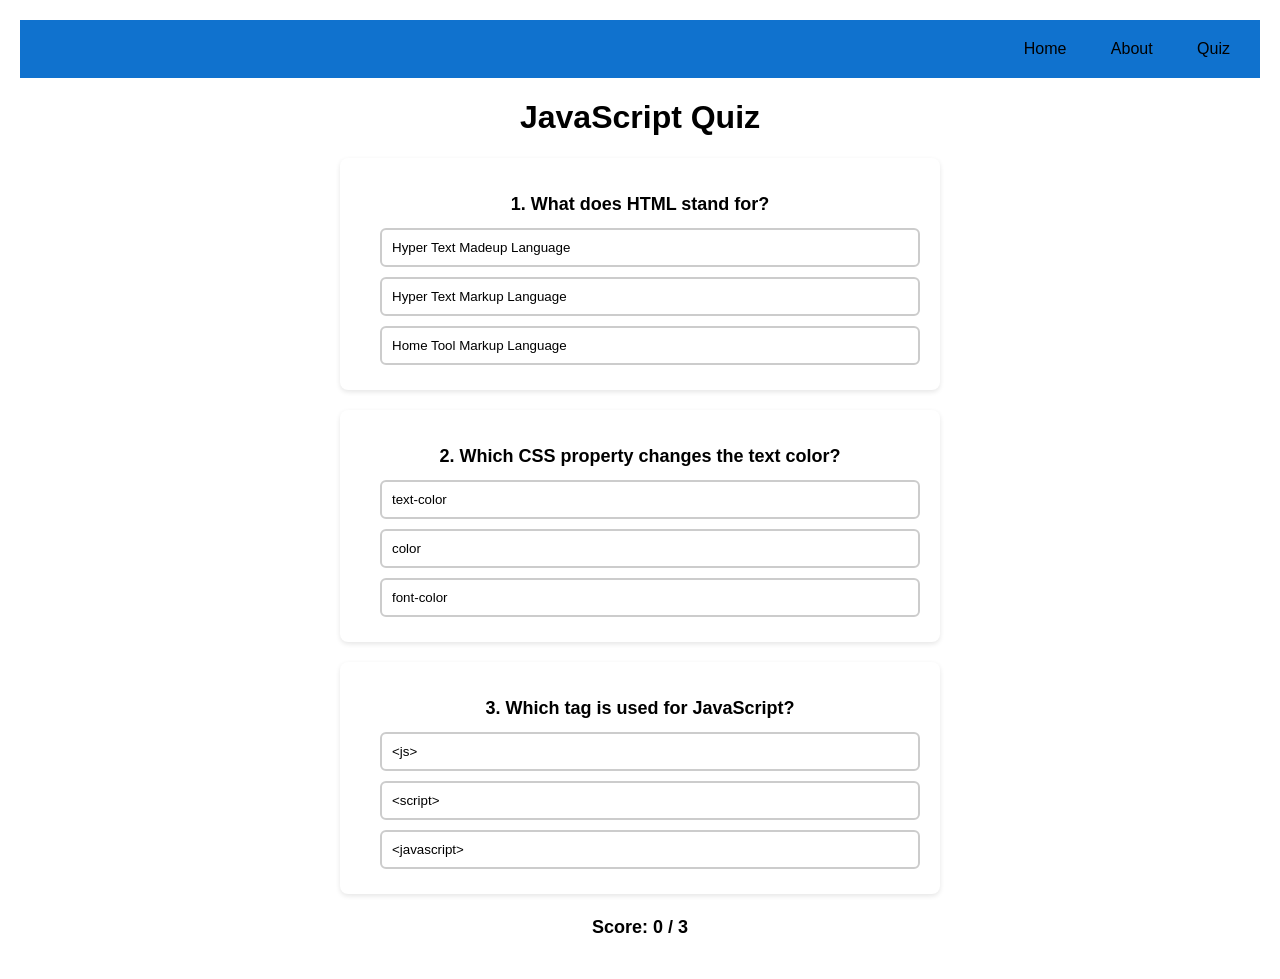
==== quiz.html @ 839ce180 "testing styles and js functionality" ====
<!DOCTYPE html>
<html>
<head>
    <title>JavaScript Quiz</title>
    <link rel="stylesheet" href="style.css">
</head>
<body>
    <div class="nav">
        <a href="index.html">Home</a>
        <a href="about.html">About</a>
        <a href="quiz.html">Quiz</a>
    </div>

    <h1>JavaScript Quiz</h1>

    <div id="quiz-container">
        <div class="question">
            <p><strong>1. What does HTML stand for?</strong></p>
            <button class="answer-btn" data-correct="false">Hyper Text Madeup Language</button>
            <button class="answer-btn" data-correct="true">Hyper Text Markup Language</button>
            <button class="answer-btn" data-correct="false">Home Tool Markup Language</button>
        </div>

        <div class="question">
            <p><strong>2. Which CSS property changes the text color?</strong></p>
            <button class="answer-btn" data-correct="false">text-color</button>
            <button class="answer-btn" data-correct="true">color</button>
            <button class="answer-btn" data-correct="false">font-color</button>
        </div>

        <div class="question">
            <p><strong>3. Which tag is used for JavaScript?</strong></p>
            <button class="answer-btn" data-correct="false">&lt;js&gt;</button>
            <button class="answer-btn" data-correct="true">&lt;script&gt;</button>
            <button class="answer-btn" data-correct="false">&lt;javascript&gt;</button>
        </div>
    </div>

    <p>Score: <span id="score">0</span> / 3</p>

    <script>
        let score = 0;
        const totalQuestions = 3;
        let answered = 0;

        const buttons = document.querySelectorAll('.answer-btn');

        buttons.forEach(button => {
            button.addEventListener('click', () => {
                if (button.disabled) return;
                btnsInQuestion.forEach(btn => {
                btn.disabled = true;

                const isCorrect = button.getAttribute('data-correct') === 'true';
                if (isCorrect) {
                    score++;
                    document.getElementById('score').innerText = score;
                }

                

                if (btn.getAttribute('data-correct') === 'true') {
                    btn.classList.add('correct');
                } else {
                    btn.classList.add('wrong');
                }
            });

                const questionDiv = button.parentElement;
                const btnsInQuestion = questionDiv.querySelectorAll('.answer-btn');
                btnsInQuestion.forEach(btn => btn.disabled = true);

                answered++;
                if (answered === totalQuestions) {
                    alert('Quiz complete! Your final score: ' + score + '/' + totalQuestions);
                }
            });
        });
    </script>
</body>
</html>
---- style.css ----
body {
    font-family: Arial, Helvetica, sans-serif;
    background-color: white;
    margin: 0;
    padding: 20px;
}

.nav {
    background-color: rgb(16, 114, 206);
    padding: 10px;
    text-align: right;
}

.nav a {
    color: black;
    text-decoration: solid;
    padding: 10px 20px;
    display: inline-block;
}

.nav a:hover{
    background-color:rgb(255, 255, 255);
    border-radius: 5px;
}

h1 { 
    color:black; 
    text-align: center;
}

p {
    font-size: 18px;
    line-height: 1.5;
}

/* Quiz container */
#quiz-container {
    max-width: 600px;
    margin: auto;
}

/* Each question block */
.question {
    background: white;
    padding: 15px 20px;
    margin-bottom: 20px;
    border-radius: 8px;
    box-shadow: 0 2px 5px rgba(0,0,0,0.1);
}

/* Question text */
.question p {
    margin-bottom: 10px;
}

/* Answer buttons */
.answer-btn {
    display: block;
    margin-left: 20px; /* INDENTATION */
    margin-bottom: 10px;
    padding: 10px;
    width: calc(100% - 20px);
    border: 2px solid #ccc;
    background-color: #fff;
    border-radius: 6px;
    cursor: pointer;
    text-align: left;
    transition: 0.2s;
}

/* Hover effect */
.answer-btn:hover {
    background-color: #e6f0ff;
}

/* Selected states (you'll trigger these via JS if you want more control) */
.answer-btn.correct {
    background-color: #4CAF50;
    color: white;
    border-color: #4CAF50;
}

.answer-btn.wrong {
    background-color: #f44336;
    color: white;
    border-color: #f44336;
}

/* Disabled buttons */
.answer-btn:disabled {
    cursor: not-allowed;
    opacity: 0.8;
}

/* Score styling */
p {
    text-align: center;
    font-size: 18px;
    font-weight: bold;
}
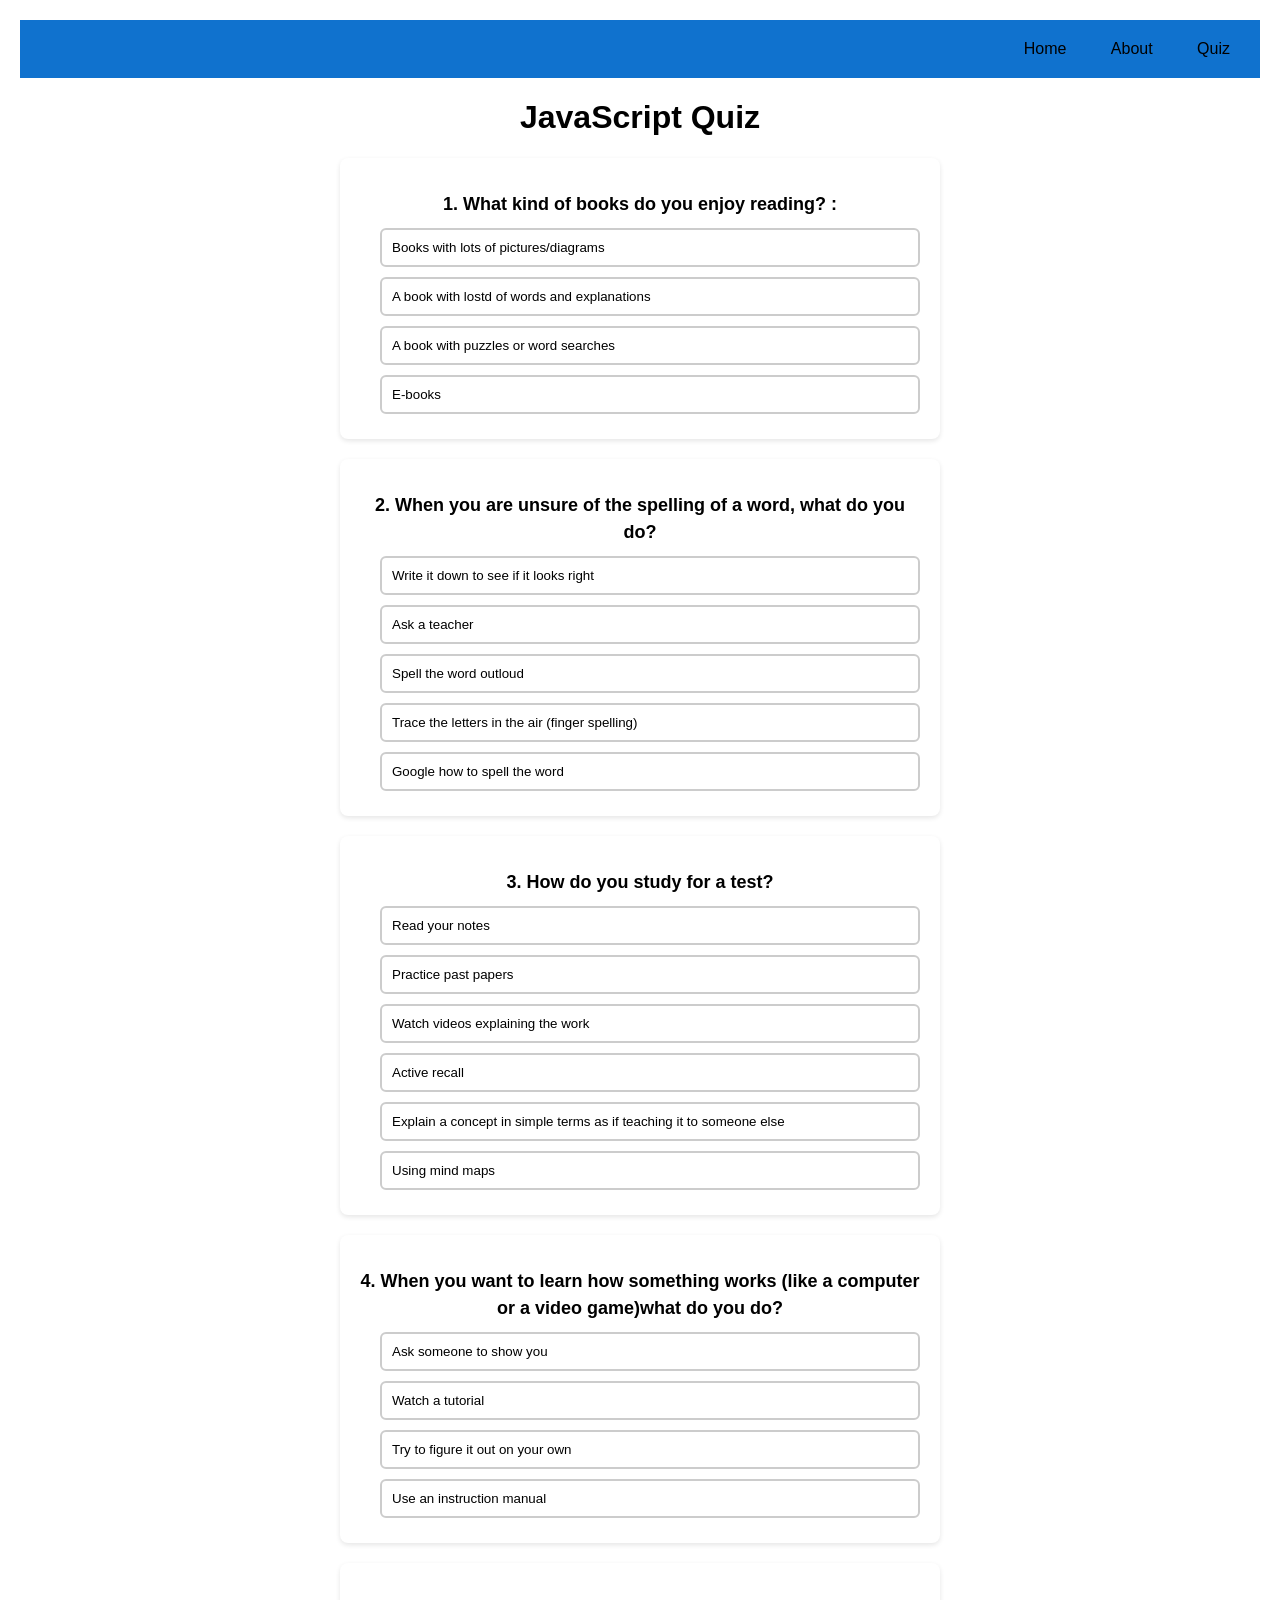
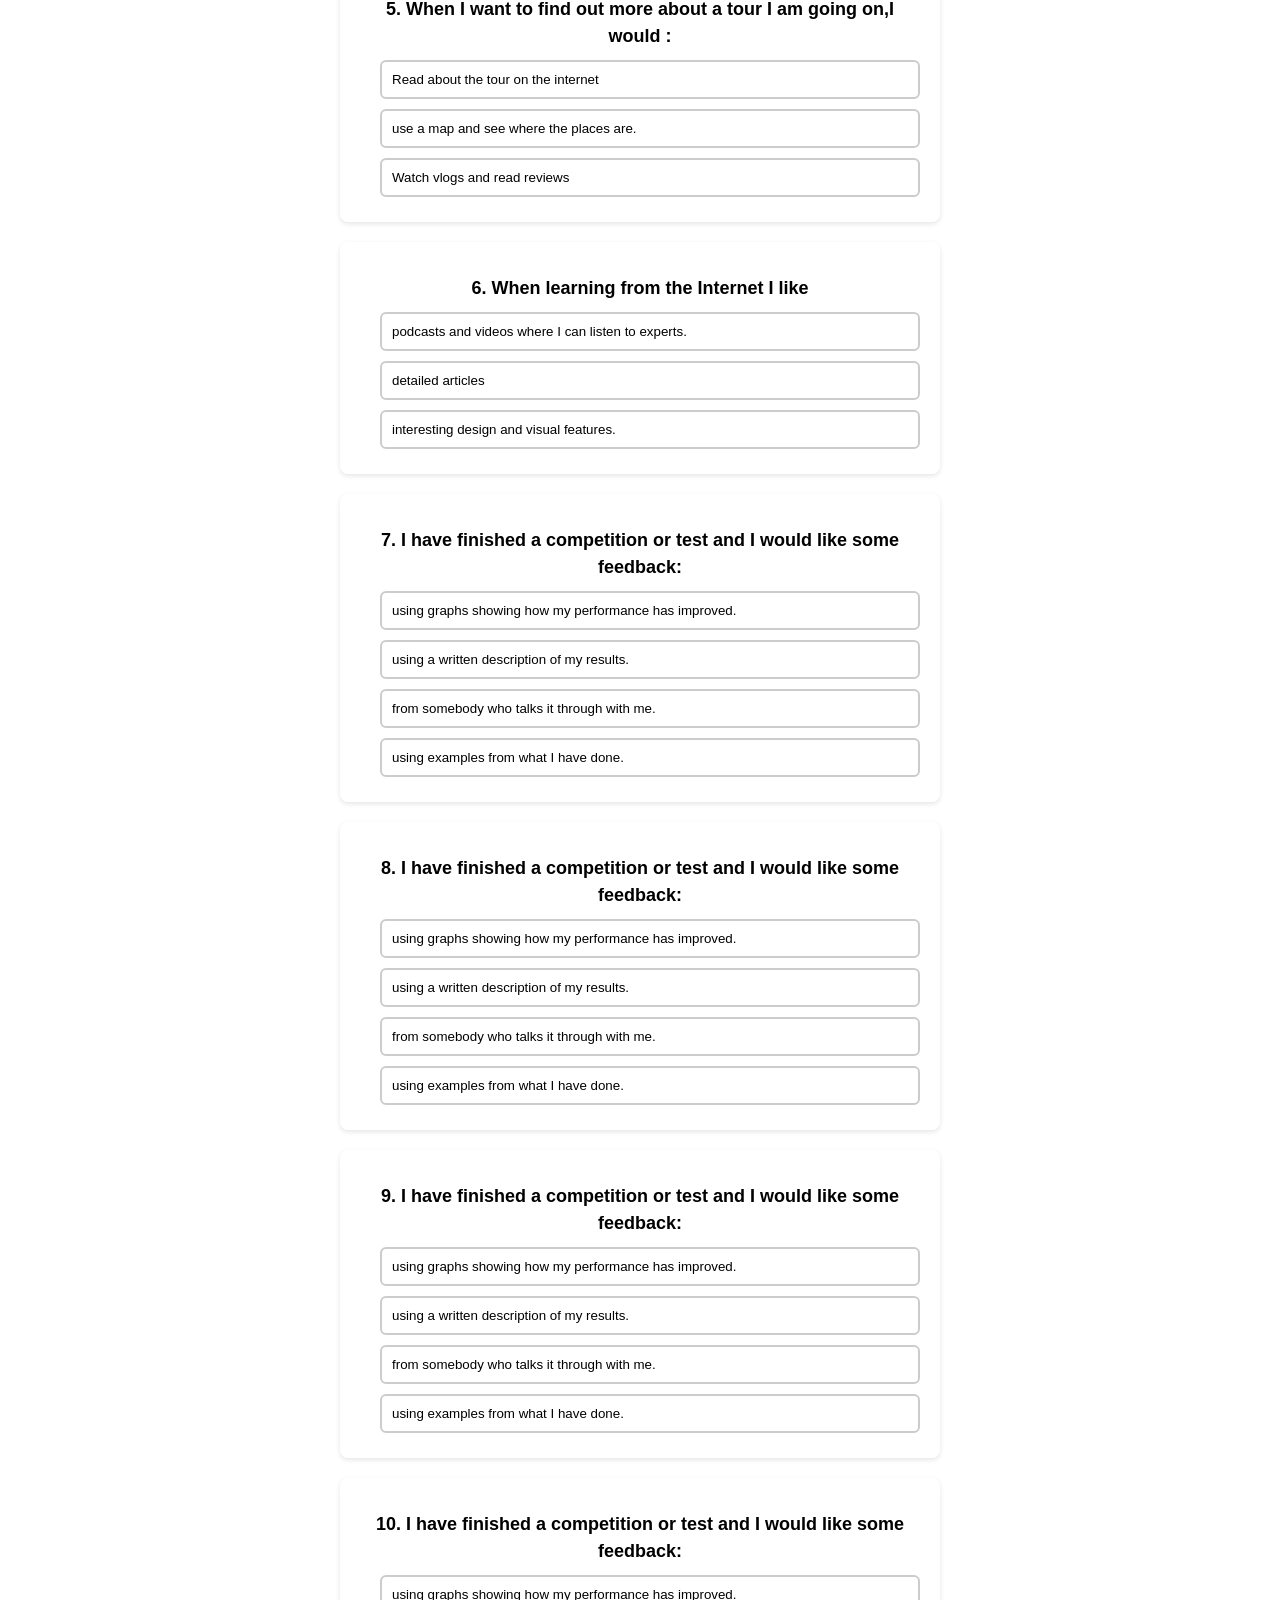
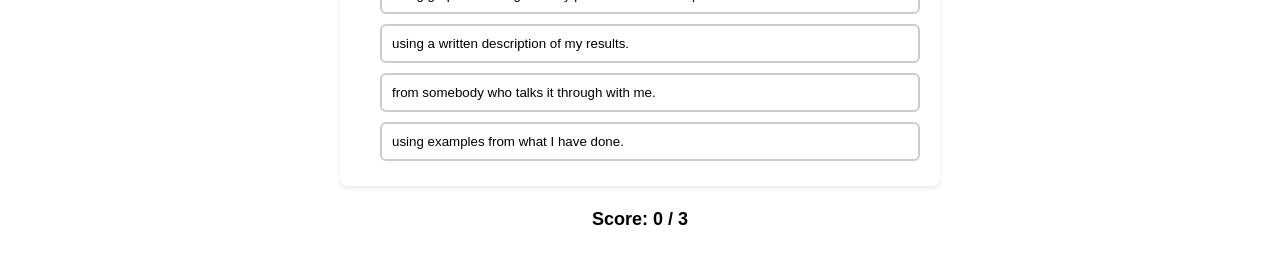
==== commit 26cb91a1: "added a quiz" ====
--- a/quiz.html
+++ b/quiz.html
@@ -15,49 +15,104 @@
 
     <div id="quiz-container">
         <div class="question">
-            <p><strong>1. What does HTML stand for?</strong></p>
-            <button class="answer-btn" data-correct="false">Hyper Text Madeup Language</button>
-            <button class="answer-btn" data-correct="true">Hyper Text Markup Language</button>
-            <button class="answer-btn" data-correct="false">Home Tool Markup Language</button>
+            <p><strong>1. What kind of books do you enjoy reading? :</strong></p>
+            <button class="answer-btn" >Books with lots of pictures/diagrams</button>
+            <button class="answer-btn" >A book with lostd of words and explanations</button>
+            <button class="answer-btn" >A book with puzzles or word searches</button>
+            <button class="answer-btn" >E-books</button>
         </div>
 
         <div class="question">
-            <p><strong>2. Which CSS property changes the text color?</strong></p>
-            <button class="answer-btn" data-correct="false">text-color</button>
-            <button class="answer-btn" data-correct="true">color</button>
-            <button class="answer-btn" data-correct="false">font-color</button>
+            <p><strong>2. When you are unsure of the spelling of a word, what do you do?</strong></p>
+            <button class="answer-btn">Write it down to see if it looks right</button>
+            <button class="answer-btn">Ask a teacher</button>
+            <button class="answer-btn" >Spell the word outloud</button>
+            <button class="answer-btn" >Trace the letters in the air (finger spelling)</button>
+            <button class="answer-btn" >Google how to spell the word</button>
         </div>
-
         <div class="question">
-            <p><strong>3. Which tag is used for JavaScript?</strong></p>
-            <button class="answer-btn" data-correct="false">&lt;js&gt;</button>
-            <button class="answer-btn" data-correct="true">&lt;script&gt;</button>
-            <button class="answer-btn" data-correct="false">&lt;javascript&gt;</button>
+            <p><strong>3. How do you study for a test?</strong></p>
+            <button class="answer-btn">Read your notes</button>
+            <button class="answer-btn">Practice past papers</button>
+            <button class="answer-btn" >Watch videos explaining the work</button>
+            <button class="answer-btn" >Active recall</button>
+            <button class="answer-btn" >Explain a concept in simple terms as if teaching it to someone else</button>
+            <button class="answer-btn" >Using mind maps</button>
         </div>
+        <div class="question">
+            <p><strong>4. When you want to learn how something works (like a computer or a video game)what do you do?</strong></p>
+            <button class="answer-btn" >Ask someone to show you</button>
+            <button class="answer-btn" >Watch a tutorial</button>
+            <button class="answer-btn" > Try to figure it out on your own</button>
+             <button class="answer-btn" >Use an instruction manual</button> 
     </div>
-
+     <div class="question">
+            <p><strong>5. When I want to find out more about a tour I am going on,I would :</strong></p>
+            <button class="answer-btn" >Read about the tour on the internet</button>
+            <button class="answer-btn" >use a map and see where the places are.</button>
+            <button class="answer-btn" >Watch vlogs and read reviews</button>
+    </div>
+    <div class="question">
+            <p><strong>6. When learning from the Internet I like </strong></p>
+            <button class="answer-btn" >podcasts and videos where I can listen to experts.</button>
+            <button class="answer-btn" >detailed articles</button>
+            <button class="answer-btn" >interesting design and visual features.</button>
+    </div>
+    <div class="question">
+            <p><strong>7. I have finished a competition or test and I would like some feedback:</strong></p>
+            <button class="answer-btn" >using graphs showing how my performance has improved.</button>
+            <button class="answer-btn" >using a written description of my results.</button>
+            <button class="answer-btn" >from somebody who talks it through with me.</button>
+             <button class="answer-btn">using examples from what I have done.</button> 
+    </div>
+     <div class="question">
+            <p><strong>8. I have finished a competition or test and I would like some feedback:</strong></p>
+            <button class="answer-btn" >using graphs showing how my performance has improved.</button>
+            <button class="answer-btn" >using a written description of my results.</button>
+            <button class="answer-btn" >from somebody who talks it through with me.</button>
+             <button class="answer-btn">using examples from what I have done.</button> 
+    </div>
+     <div class="question">
+            <p><strong>9. I have finished a competition or test and I would like some feedback:</strong></p>
+            <button class="answer-btn" >using graphs showing how my performance has improved.</button>
+            <button class="answer-btn" >using a written description of my results.</button>
+            <button class="answer-btn" >from somebody who talks it through with me.</button>
+             <button class="answer-btn">using examples from what I have done.</button> 
+    </div>
+     <div class="question">
+            <p><strong>10. I have finished a competition or test and I would like some feedback:</strong></p>
+            <button class="answer-btn" >using graphs showing how my performance has improved.</button>
+            <button class="answer-btn" >using a written description of my results.</button>
+            <button class="answer-btn" >from somebody who talks it through with me.</button>
+             <button class="answer-btn">using examples from what I have done.</button> 
+    </div>
     <p>Score: <span id="score">0</span> / 3</p>
 
     <script>
-        let score = 0;
-        const totalQuestions = 3;
-        let answered = 0;
+    let score = 0;
+    const totalQuestions = 3;
+    let answered = 0;
 
-        const buttons = document.querySelectorAll('.answer-btn');
+    const buttons = document.querySelectorAll('.answer-btn');
 
-        buttons.forEach(button => {
-            button.addEventListener('click', () => {
-                if (button.disabled) return;
-                btnsInQuestion.forEach(btn => {
+    buttons.forEach(button => {
+        button.addEventListener('click', () => {
+            if (button.disabled) return;
+
+            const questionDiv = button.parentElement;
+            const btnsInQuestion = questionDiv.querySelectorAll('.answer-btn');
+
+            const isCorrect = button.getAttribute('data-correct') === 'true';
+
+            // Update score
+            if (isCorrect) {
+                score++;
+                document.getElementById('score').innerText = score;
+            }
+
+            // Disable all buttons + show colors
+            btnsInQuestion.forEach(btn => {
                 btn.disabled = true;
-
-                const isCorrect = button.getAttribute('data-correct') === 'true';
-                if (isCorrect) {
-                    score++;
-                    document.getElementById('score').innerText = score;
-                }
-
-                
 
                 if (btn.getAttribute('data-correct') === 'true') {
                     btn.classList.add('correct');
@@ -66,16 +121,14 @@
                 }
             });
 
-                const questionDiv = button.parentElement;
-                const btnsInQuestion = questionDiv.querySelectorAll('.answer-btn');
-                btnsInQuestion.forEach(btn => btn.disabled = true);
+            // Count answered questions
+            answered++;
 
-                answered++;
-                if (answered === totalQuestions) {
-                    alert('Quiz complete! Your final score: ' + score + '/' + totalQuestions);
-                }
-            });
+            if (answered === totalQuestions) {
+                alert('Quiz complete! Your final score: ' + score + '/' + totalQuestions);
+            }
         });
-    </script>
+    });
+</script>
 </body>
 </html>
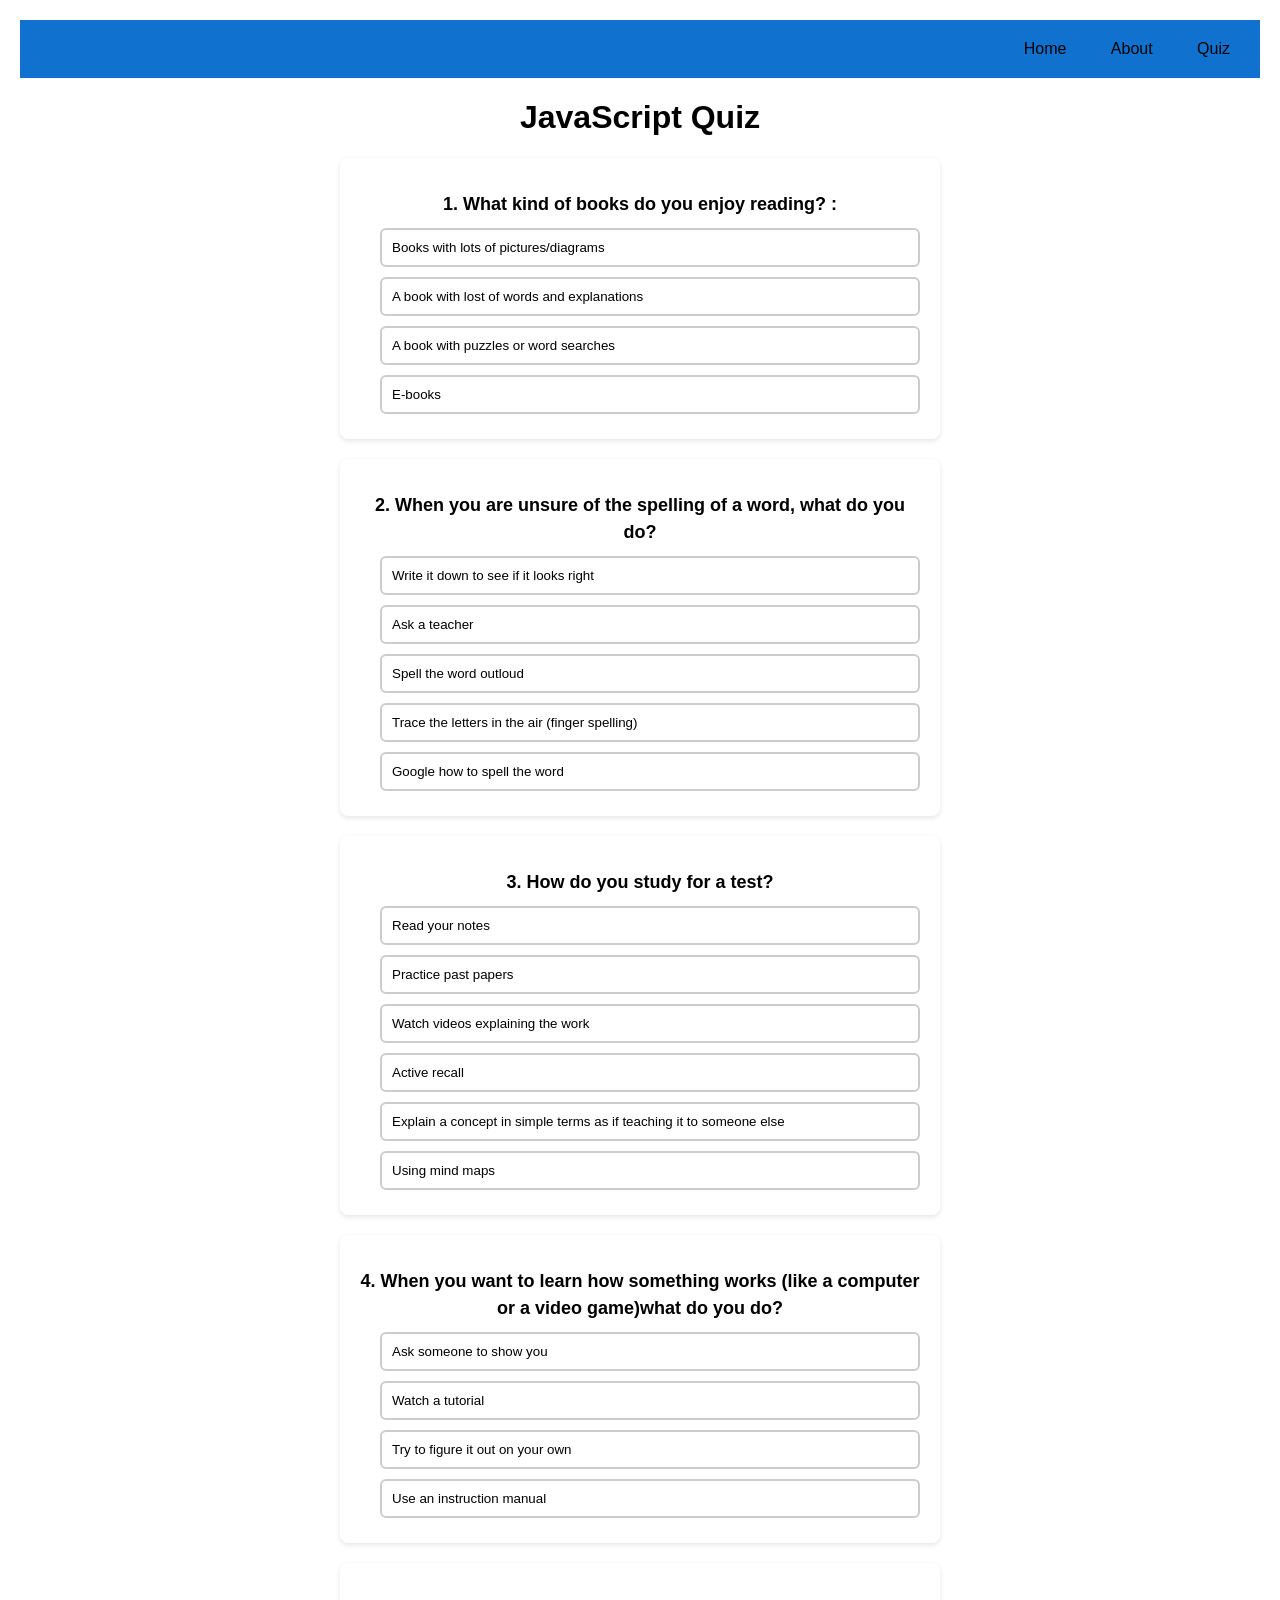
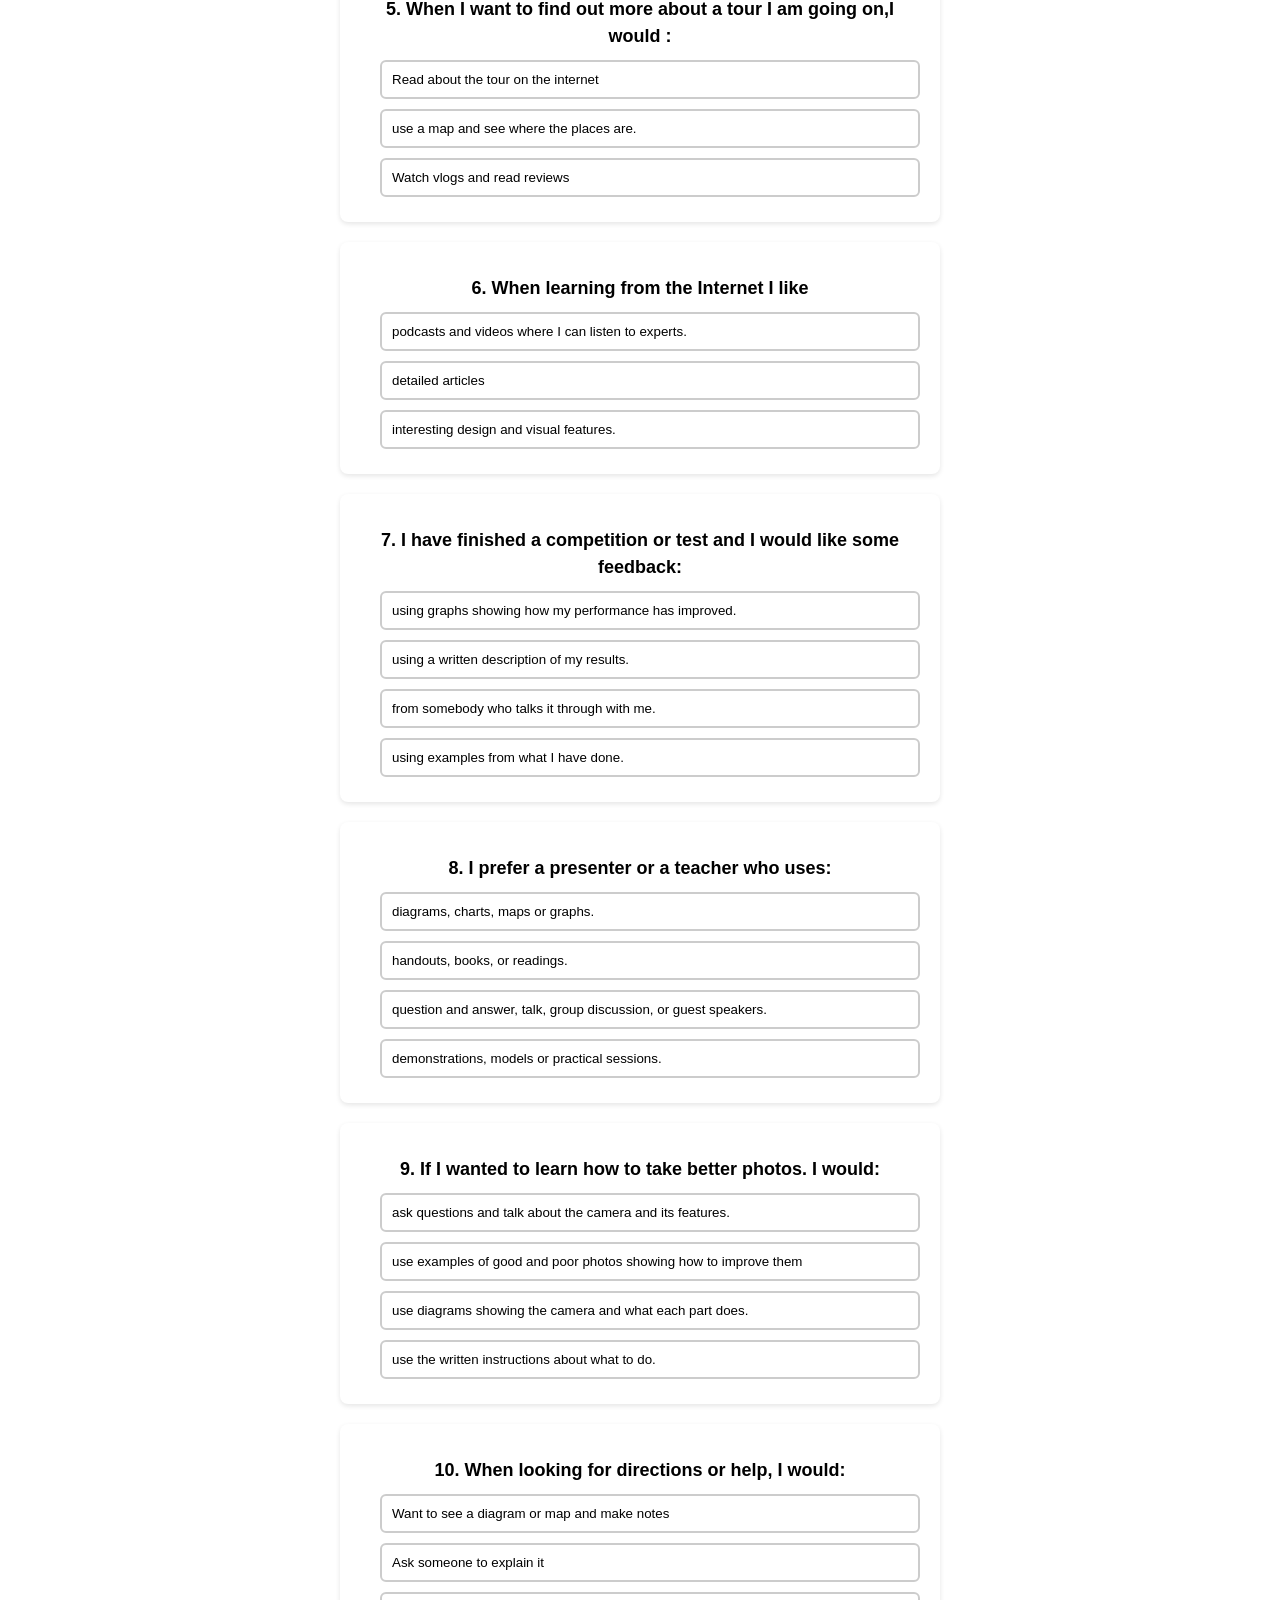
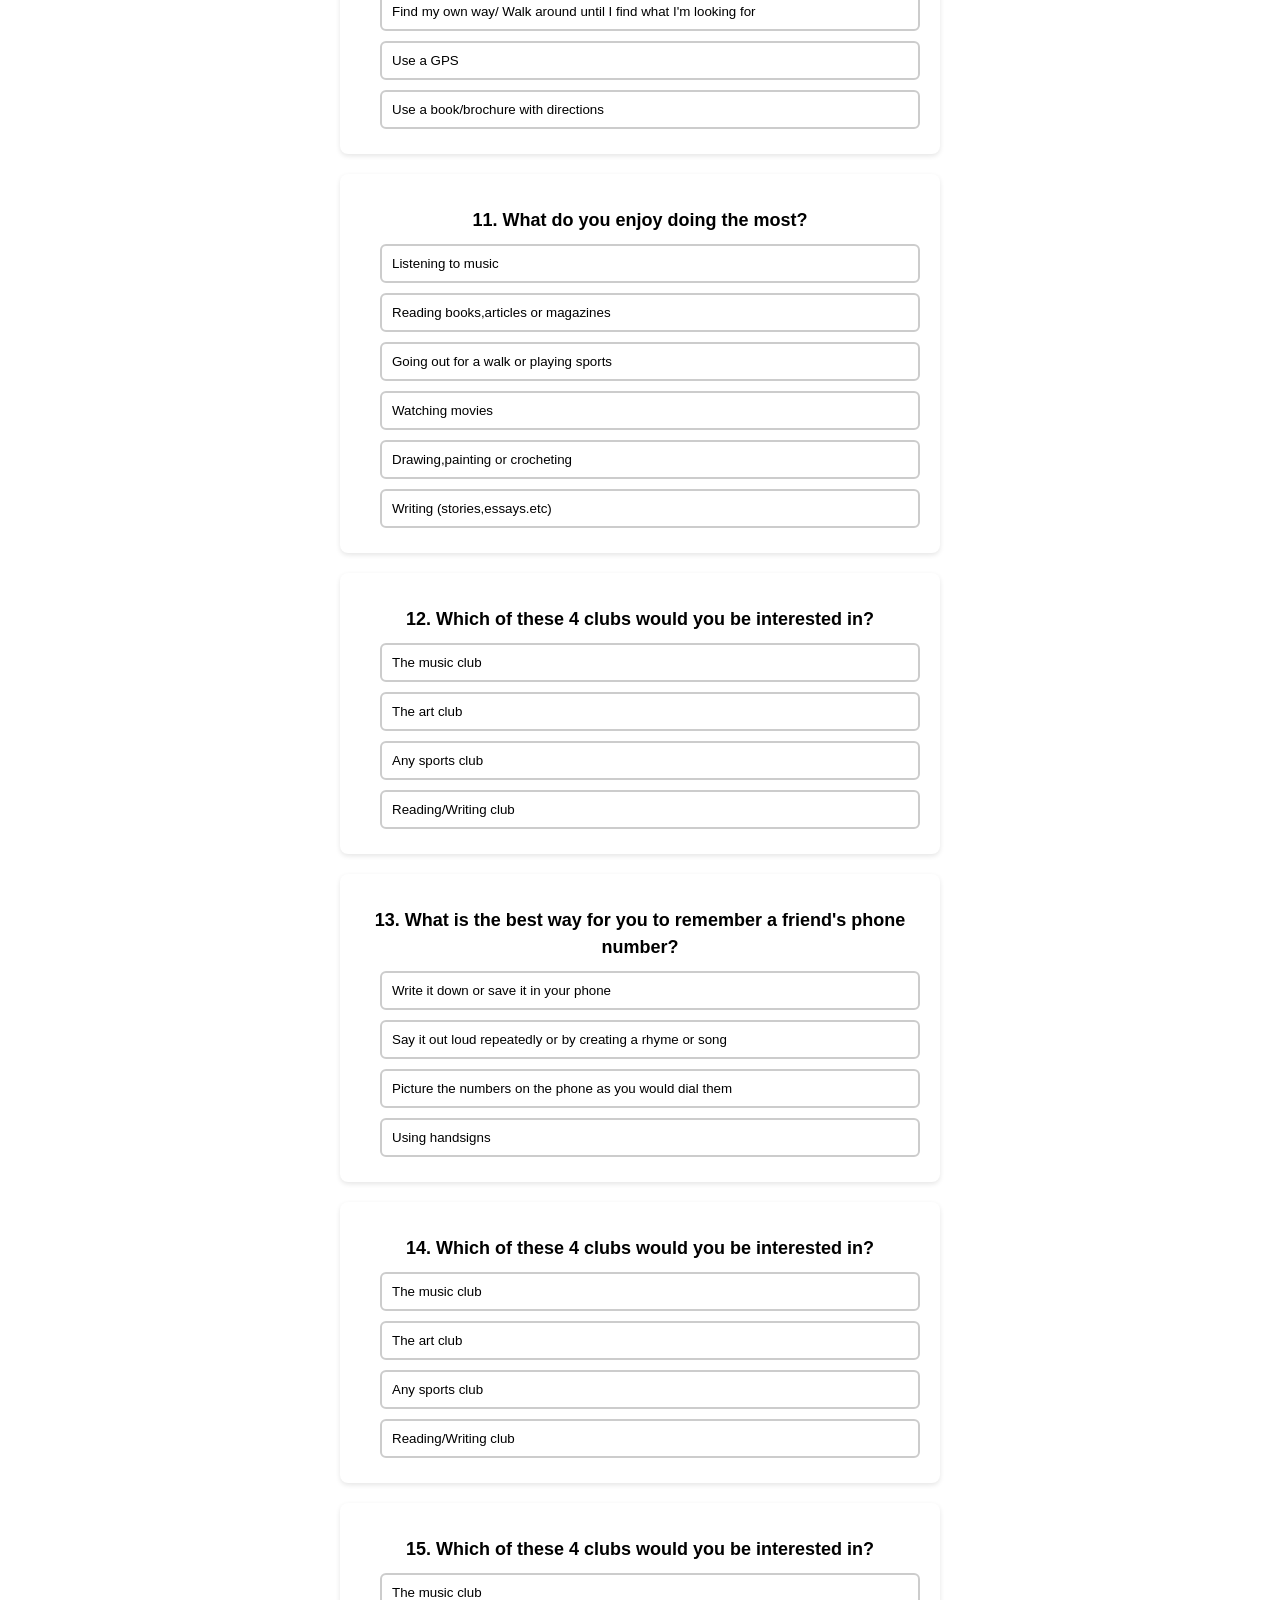
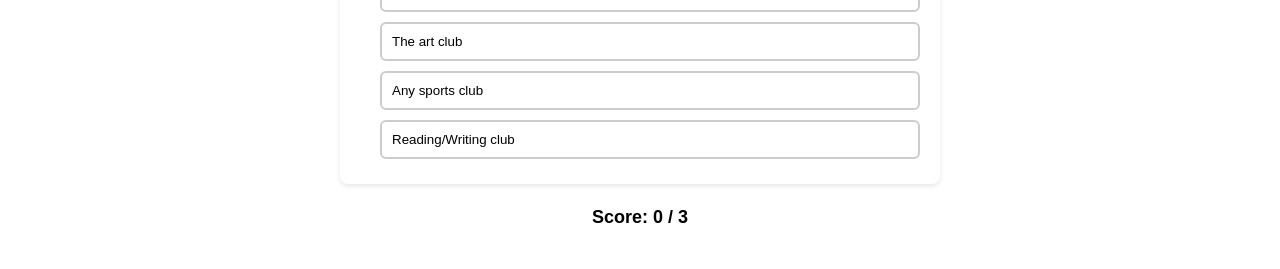
==== commit 76a60d0c: "quiz" ====
--- a/quiz.html
+++ b/quiz.html
@@ -17,7 +17,7 @@
         <div class="question">
             <p><strong>1. What kind of books do you enjoy reading? :</strong></p>
             <button class="answer-btn" >Books with lots of pictures/diagrams</button>
-            <button class="answer-btn" >A book with lostd of words and explanations</button>
+            <button class="answer-btn" >A book with lost of words and explanations</button>
             <button class="answer-btn" >A book with puzzles or word searches</button>
             <button class="answer-btn" >E-books</button>
         </div>
@@ -66,31 +66,70 @@
              <button class="answer-btn">using examples from what I have done.</button> 
     </div>
      <div class="question">
-            <p><strong>8. I have finished a competition or test and I would like some feedback:</strong></p>
-            <button class="answer-btn" >using graphs showing how my performance has improved.</button>
-            <button class="answer-btn" >using a written description of my results.</button>
-            <button class="answer-btn" >from somebody who talks it through with me.</button>
-             <button class="answer-btn">using examples from what I have done.</button> 
+            <p><strong>8. I prefer a presenter or a teacher who uses:</strong></p>
+            <button class="answer-btn" >diagrams, charts, maps or graphs.</button>
+            <button class="answer-btn" >handouts, books, or readings.</button>
+            <button class="answer-btn" >question and answer, talk, group discussion, or guest speakers.</button>
+             <button class="answer-btn">demonstrations, models or practical sessions.</button> 
     </div>
      <div class="question">
-            <p><strong>9. I have finished a competition or test and I would like some feedback:</strong></p>
-            <button class="answer-btn" >using graphs showing how my performance has improved.</button>
-            <button class="answer-btn" >using a written description of my results.</button>
-            <button class="answer-btn" >from somebody who talks it through with me.</button>
-             <button class="answer-btn">using examples from what I have done.</button> 
+            <p><strong>9. If I wanted to learn how to take better photos. I would:</strong></p>
+            <button class="answer-btn" >ask questions and talk about the camera and its features.</button>
+            <button class="answer-btn" >use examples of good and poor photos showing how to improve them</button>
+            <button class="answer-btn" >use diagrams showing the camera and what each part does.</button>
+             <button class="answer-btn">use the written instructions about what to do.</button> 
     </div>
      <div class="question">
-            <p><strong>10. I have finished a competition or test and I would like some feedback:</strong></p>
-            <button class="answer-btn" >using graphs showing how my performance has improved.</button>
-            <button class="answer-btn" >using a written description of my results.</button>
-            <button class="answer-btn" >from somebody who talks it through with me.</button>
-             <button class="answer-btn">using examples from what I have done.</button> 
+            <p><strong>10. When looking for directions or help, I would:</strong></p>
+            <button class="answer-btn" >Want to see a diagram or map and make notes </button>
+            <button class="answer-btn" >Ask someone to explain it </button>
+            <button class="answer-btn" >Find my own way/ Walk around until I find what I'm looking for</button>
+            <button class="answer-btn">Use a GPS</button>
+            <button class="answer-btn">Use a book/brochure with directions</button>
+    </div>
+     <div class="question">
+            <p><strong>11. What do you enjoy doing the most?</strong></p>
+            <button class="answer-btn" >Listening to music </button>
+            <button class="answer-btn" >Reading books,articles or magazines </button>
+            <button class="answer-btn" >Going out for a walk or playing sports</button>
+            <button class="answer-btn">Watching movies</button>
+            <button class="answer-btn">Drawing,painting or crocheting</button>
+            <button class="answer-btn">Writing (stories,essays.etc)</button>
+            
+    </div>
+     <div class="question">
+            <p><strong>12. </strong>Which of these 4 clubs would you be interested in?</p>
+            <button class="answer-btn" >The music club </button>
+            <button class="answer-btn" >The art club</button>
+            <button class="answer-btn" >Any sports club</button>
+            <button class="answer-btn">Reading/Writing club</button>
+    </div>
+     <div class="question">
+            <p><strong>13. </strong> What is the best way for you to remember a friend's phone number?</p>
+            <button class="answer-btn" > Write it down or save it in your phone</button>
+            <button class="answer-btn" >Say it out loud repeatedly or by creating a rhyme or song</button>
+            <button class="answer-btn" >Picture the numbers on the phone as you would dial them</button>
+            <button class="answer-btn">Using handsigns</button>
+    </div>
+     <div class="question">
+            <p><strong>14. </strong>Which of these 4 clubs would you be interested in?</p>
+            <button class="answer-btn" >The music club </button>
+            <button class="answer-btn" >The art club</button>
+            <button class="answer-btn" >Any sports club</button>
+            <button class="answer-btn">Reading/Writing club</button>
+    </div>
+     <div class="question">
+            <p><strong>15. </strong>Which of these 4 clubs would you be interested in?</p>
+            <button class="answer-btn" >The music club </button>
+            <button class="answer-btn" >The art club</button>
+            <button class="answer-btn" >Any sports club</button>
+            <button class="answer-btn">Reading/Writing club</button>
     </div>
     <p>Score: <span id="score">0</span> / 3</p>
 
     <script>
     let score = 0;
-    const totalQuestions = 3;
+    const totalQuestions = 15;
     let answered = 0;
 
     const buttons = document.querySelectorAll('.answer-btn');
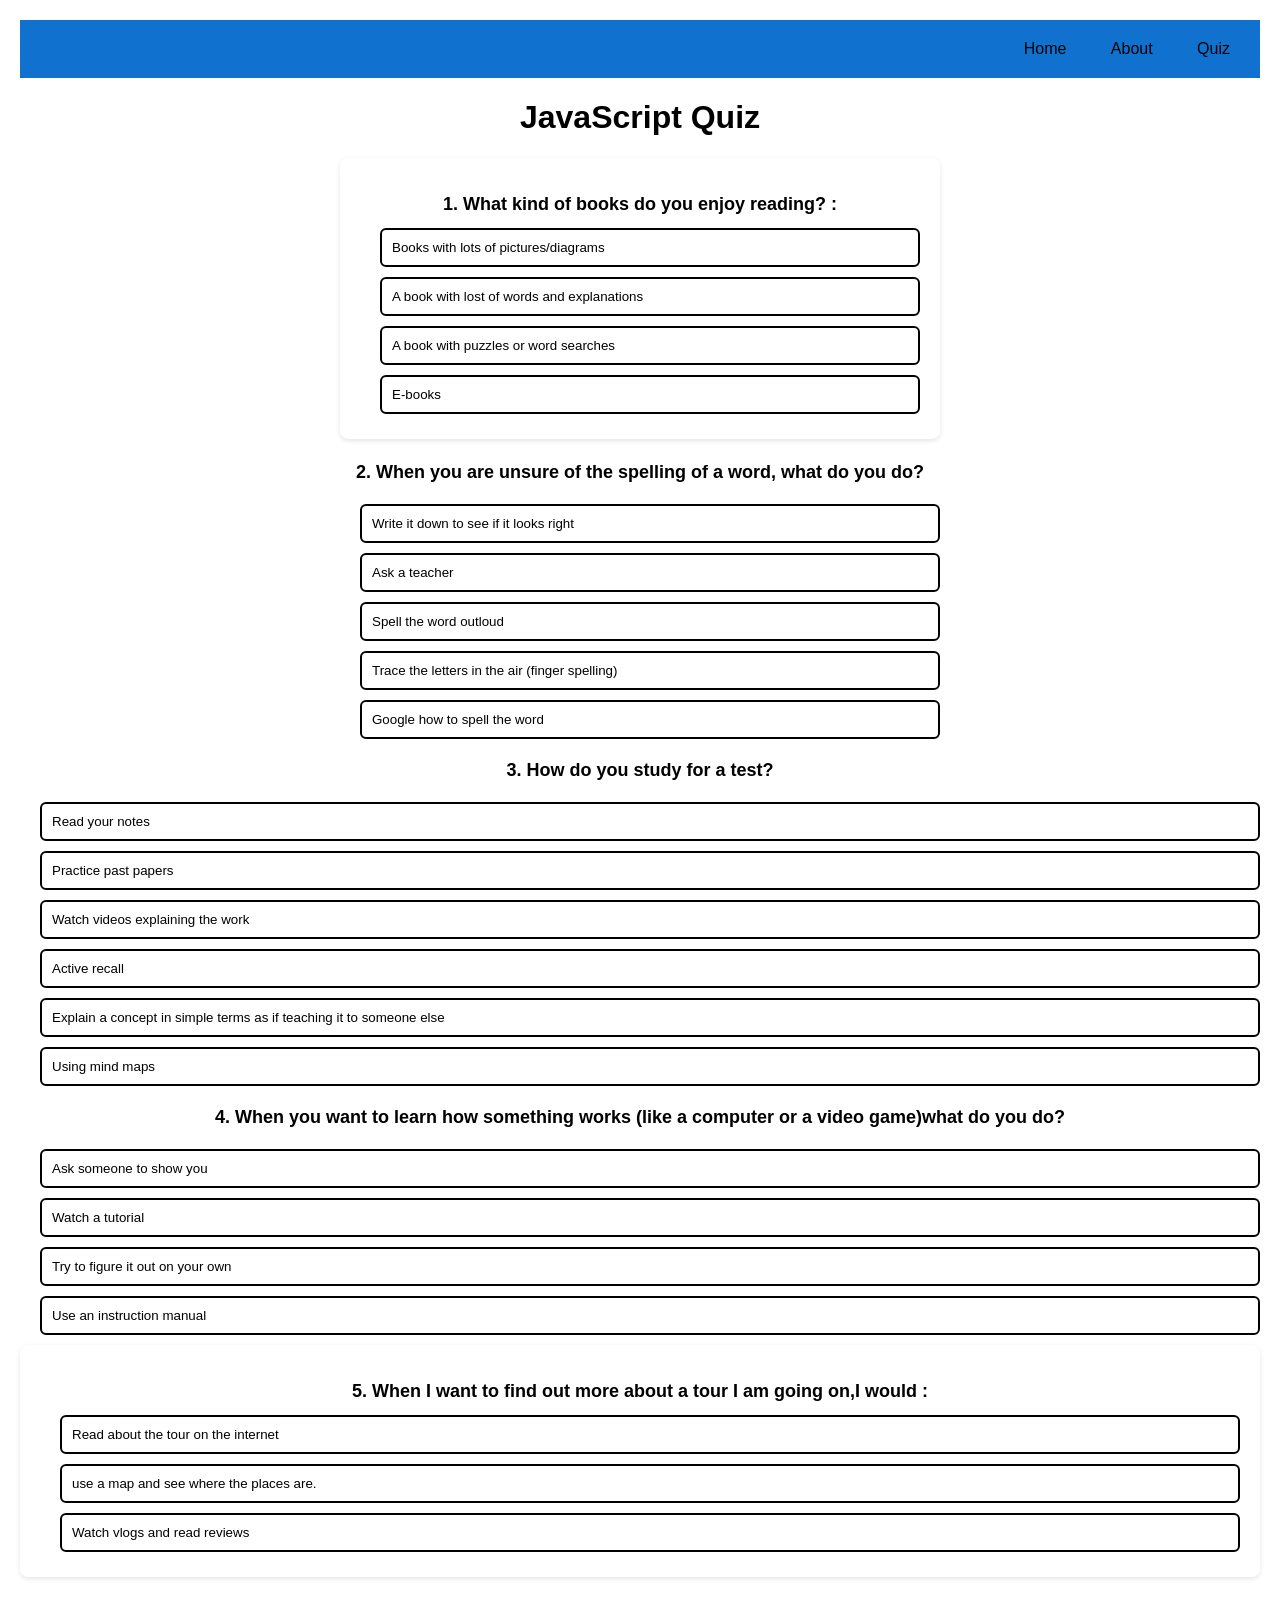
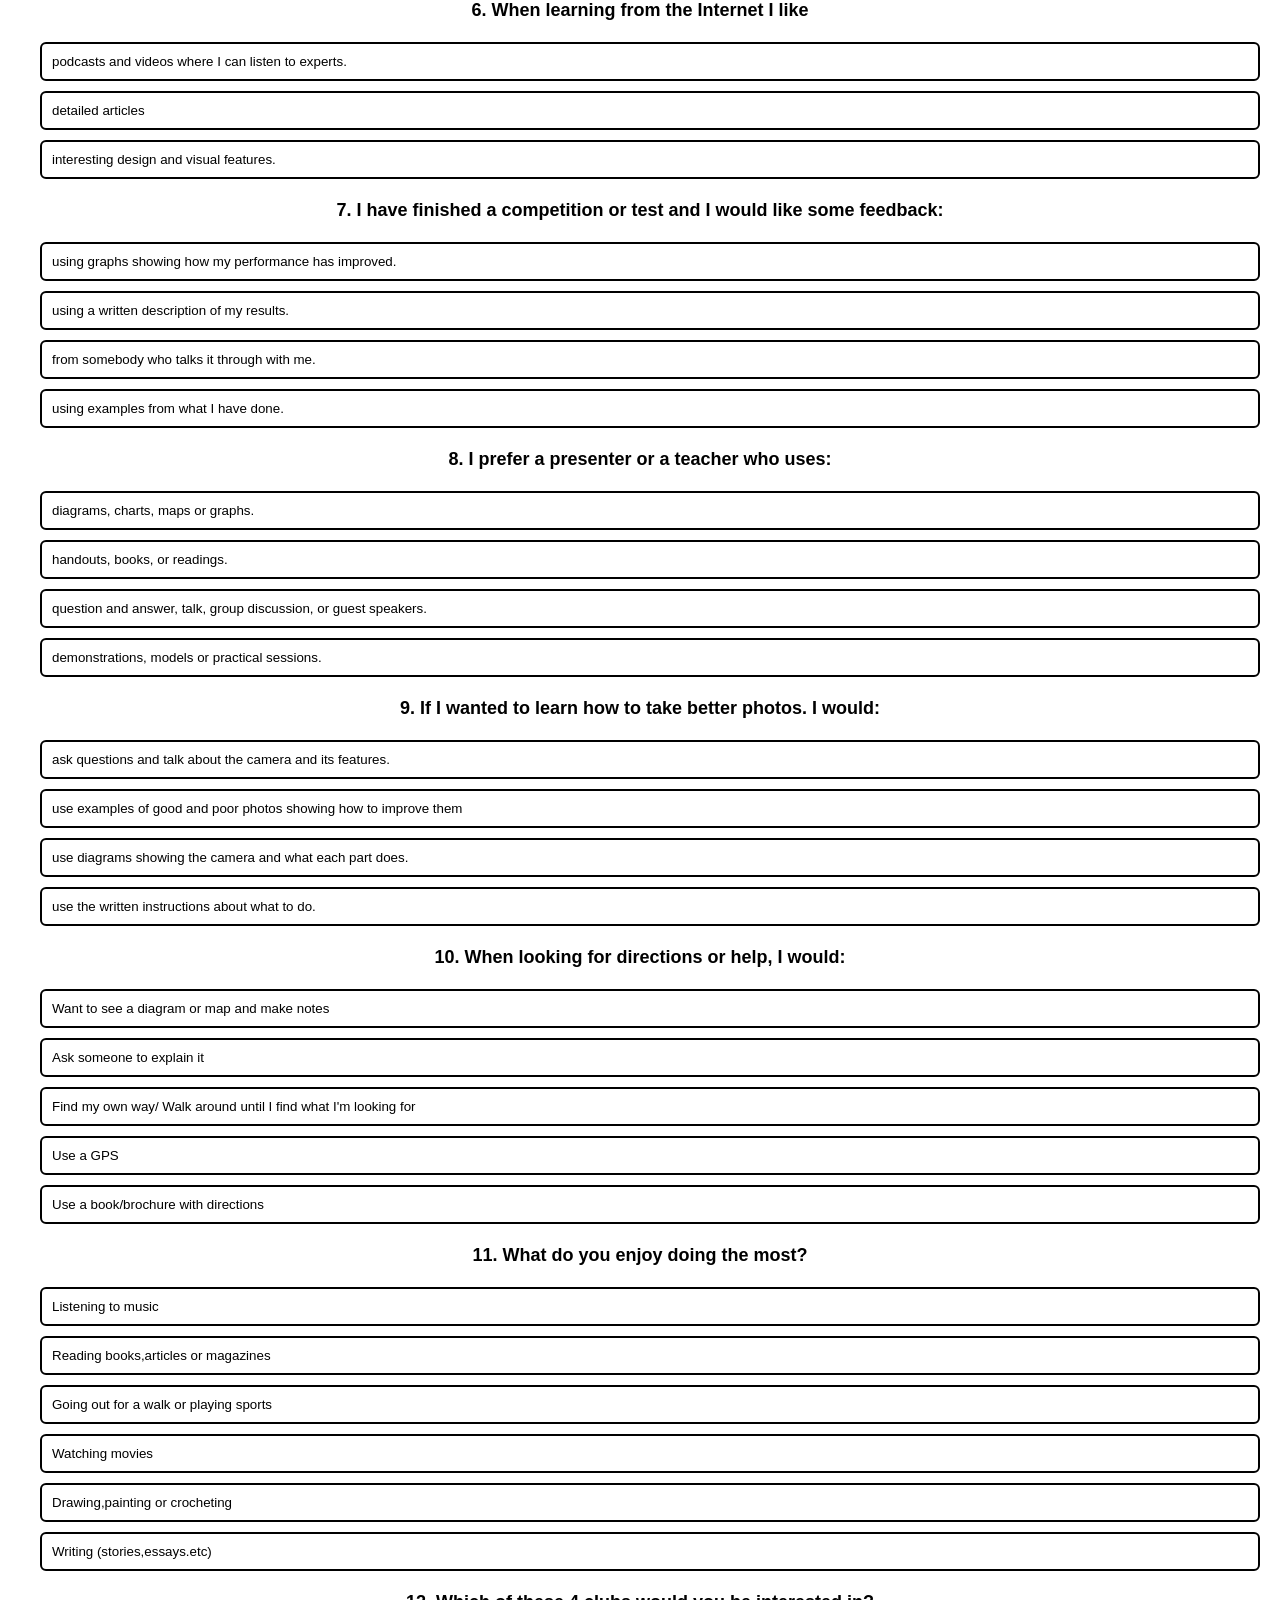
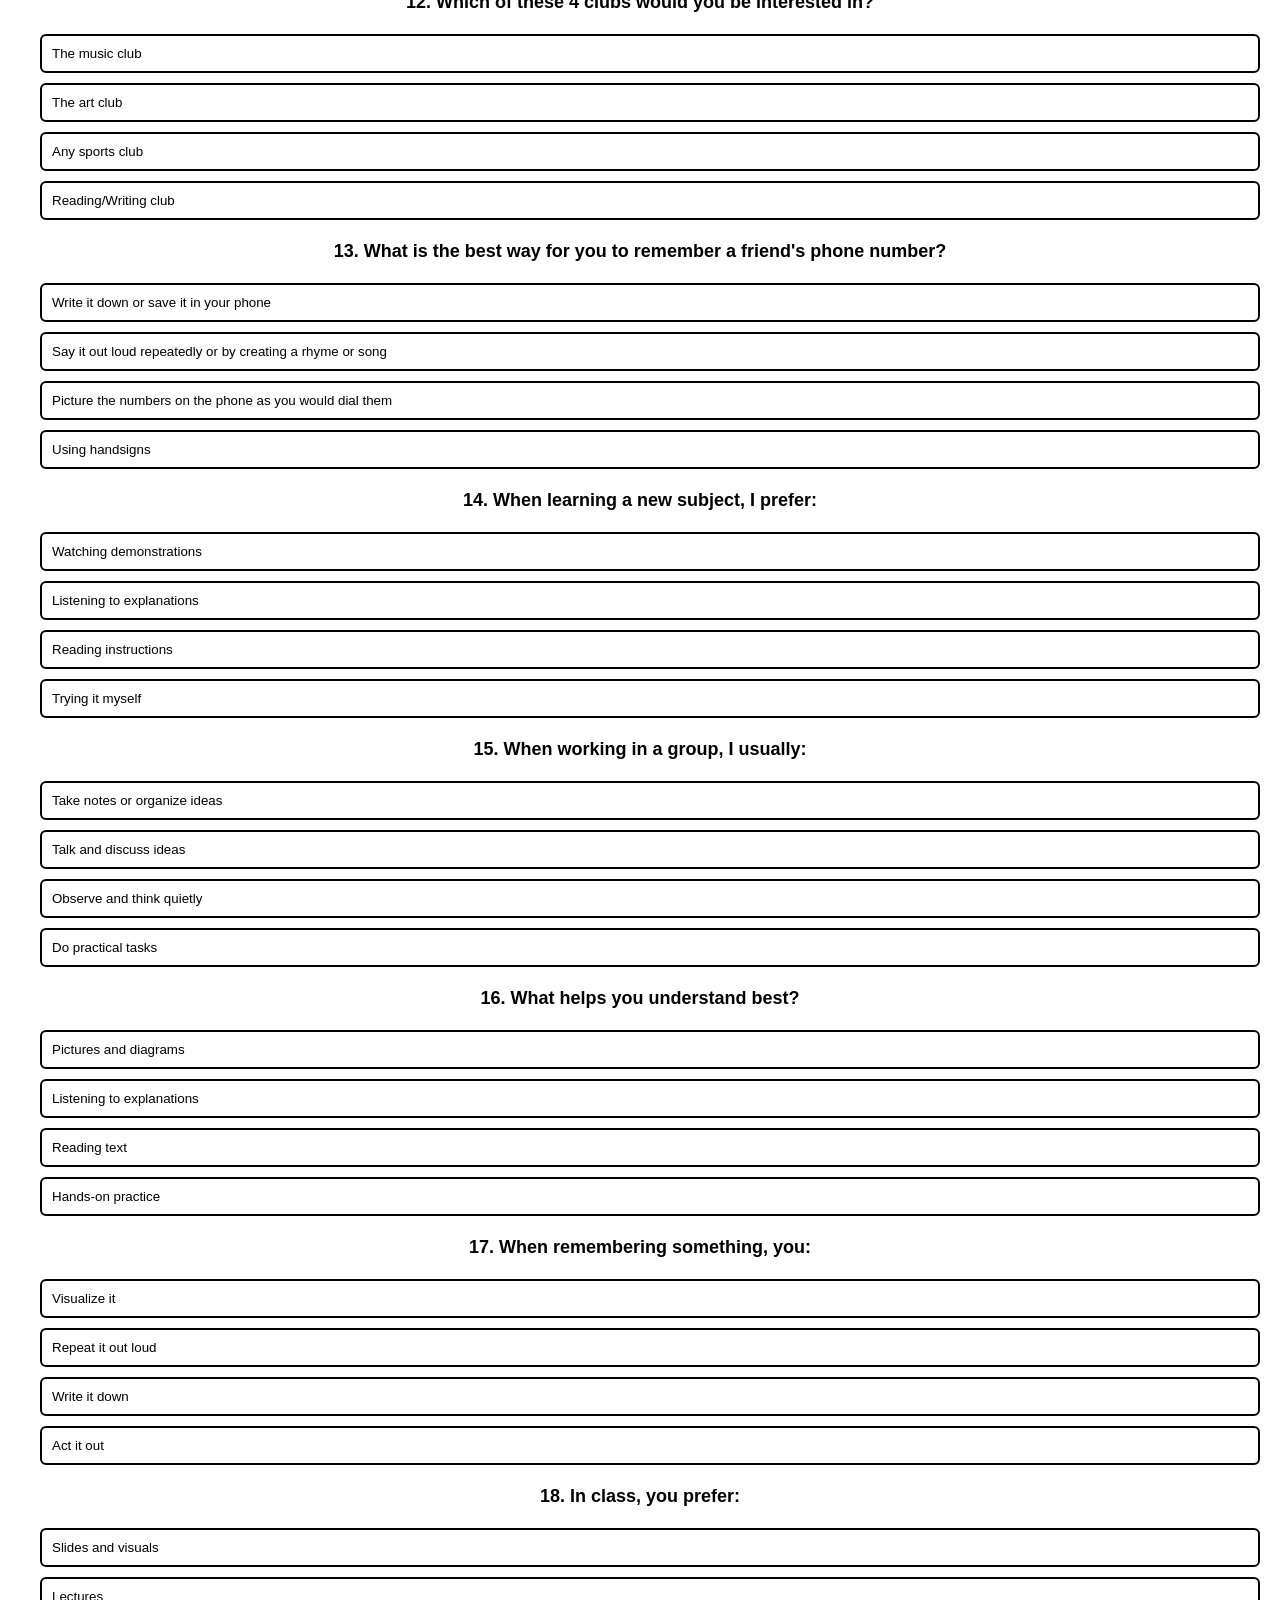
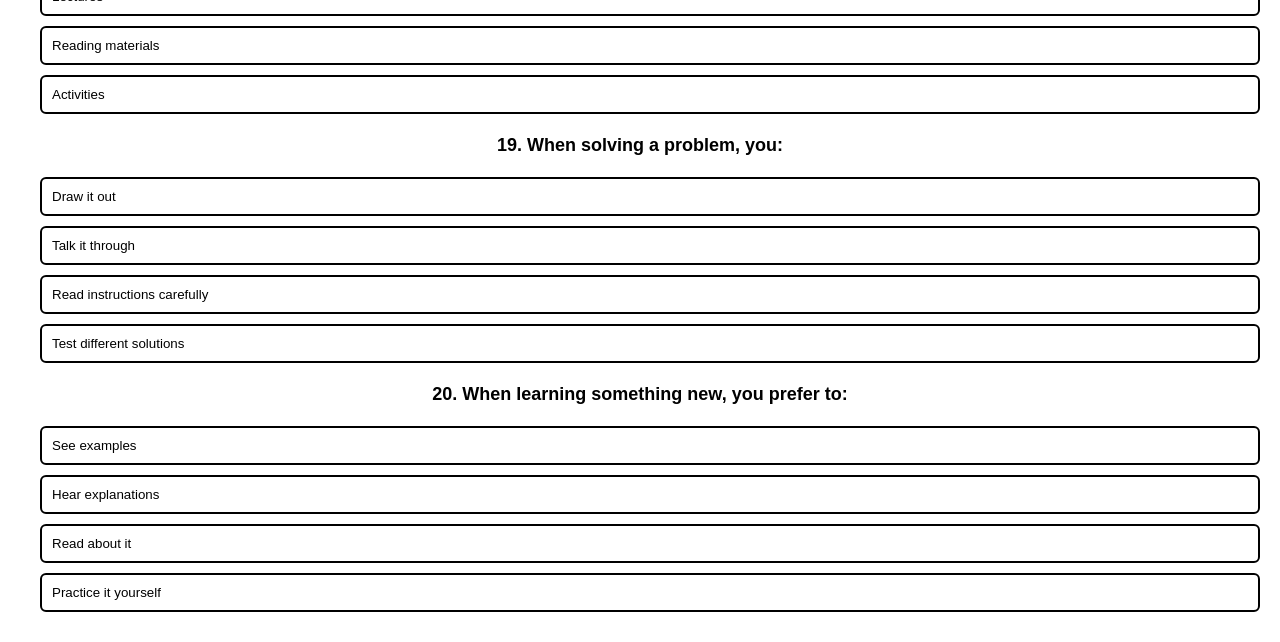
==== commit b63c49ab: "changed quiz" ====
--- a/quiz.html
+++ b/quiz.html
@@ -12,17 +12,14 @@
     </div>
 
     <h1>JavaScript Quiz</h1>
-
     <div id="quiz-container">
-        <div class="question">
-            <p><strong>1. What kind of books do you enjoy reading? :</strong></p>
+       <div class="question">
+         <p><strong>1. What kind of books do you enjoy reading? :</strong></p>
             <button class="answer-btn" >Books with lots of pictures/diagrams</button>
             <button class="answer-btn" >A book with lost of words and explanations</button>
             <button class="answer-btn" >A book with puzzles or word searches</button>
             <button class="answer-btn" >E-books</button>
         </div>
-
-        <div class="question">
             <p><strong>2. When you are unsure of the spelling of a word, what do you do?</strong></p>
             <button class="answer-btn">Write it down to see if it looks right</button>
             <button class="answer-btn">Ask a teacher</button>
@@ -30,7 +27,6 @@
             <button class="answer-btn" >Trace the letters in the air (finger spelling)</button>
             <button class="answer-btn" >Google how to spell the word</button>
         </div>
-        <div class="question">
             <p><strong>3. How do you study for a test?</strong></p>
             <button class="answer-btn">Read your notes</button>
             <button class="answer-btn">Practice past papers</button>
@@ -39,12 +35,11 @@
             <button class="answer-btn" >Explain a concept in simple terms as if teaching it to someone else</button>
             <button class="answer-btn" >Using mind maps</button>
         </div>
-        <div class="question">
             <p><strong>4. When you want to learn how something works (like a computer or a video game)what do you do?</strong></p>
             <button class="answer-btn" >Ask someone to show you</button>
             <button class="answer-btn" >Watch a tutorial</button>
             <button class="answer-btn" > Try to figure it out on your own</button>
-             <button class="answer-btn" >Use an instruction manual</button> 
+            <button class="answer-btn" >Use an instruction manual</button> 
     </div>
      <div class="question">
             <p><strong>5. When I want to find out more about a tour I am going on,I would :</strong></p>
@@ -52,34 +47,29 @@
             <button class="answer-btn" >use a map and see where the places are.</button>
             <button class="answer-btn" >Watch vlogs and read reviews</button>
     </div>
-    <div class="question">
             <p><strong>6. When learning from the Internet I like </strong></p>
             <button class="answer-btn" >podcasts and videos where I can listen to experts.</button>
             <button class="answer-btn" >detailed articles</button>
             <button class="answer-btn" >interesting design and visual features.</button>
     </div>
-    <div class="question">
             <p><strong>7. I have finished a competition or test and I would like some feedback:</strong></p>
             <button class="answer-btn" >using graphs showing how my performance has improved.</button>
             <button class="answer-btn" >using a written description of my results.</button>
             <button class="answer-btn" >from somebody who talks it through with me.</button>
              <button class="answer-btn">using examples from what I have done.</button> 
     </div>
-     <div class="question">
             <p><strong>8. I prefer a presenter or a teacher who uses:</strong></p>
             <button class="answer-btn" >diagrams, charts, maps or graphs.</button>
             <button class="answer-btn" >handouts, books, or readings.</button>
             <button class="answer-btn" >question and answer, talk, group discussion, or guest speakers.</button>
              <button class="answer-btn">demonstrations, models or practical sessions.</button> 
     </div>
-     <div class="question">
             <p><strong>9. If I wanted to learn how to take better photos. I would:</strong></p>
             <button class="answer-btn" >ask questions and talk about the camera and its features.</button>
             <button class="answer-btn" >use examples of good and poor photos showing how to improve them</button>
             <button class="answer-btn" >use diagrams showing the camera and what each part does.</button>
              <button class="answer-btn">use the written instructions about what to do.</button> 
     </div>
-     <div class="question">
             <p><strong>10. When looking for directions or help, I would:</strong></p>
             <button class="answer-btn" >Want to see a diagram or map and make notes </button>
             <button class="answer-btn" >Ask someone to explain it </button>
@@ -87,87 +77,85 @@
             <button class="answer-btn">Use a GPS</button>
             <button class="answer-btn">Use a book/brochure with directions</button>
     </div>
-     <div class="question">
             <p><strong>11. What do you enjoy doing the most?</strong></p>
             <button class="answer-btn" >Listening to music </button>
             <button class="answer-btn" >Reading books,articles or magazines </button>
             <button class="answer-btn" >Going out for a walk or playing sports</button>
             <button class="answer-btn">Watching movies</button>
             <button class="answer-btn">Drawing,painting or crocheting</button>
-            <button class="answer-btn">Writing (stories,essays.etc)</button>
-            
+            <button class="answer-btn">Writing (stories,essays.etc)</button>      
     </div>
-     <div class="question">
             <p><strong>12. </strong>Which of these 4 clubs would you be interested in?</p>
             <button class="answer-btn" >The music club </button>
             <button class="answer-btn" >The art club</button>
             <button class="answer-btn" >Any sports club</button>
             <button class="answer-btn">Reading/Writing club</button>
     </div>
-     <div class="question">
             <p><strong>13. </strong> What is the best way for you to remember a friend's phone number?</p>
             <button class="answer-btn" > Write it down or save it in your phone</button>
             <button class="answer-btn" >Say it out loud repeatedly or by creating a rhyme or song</button>
             <button class="answer-btn" >Picture the numbers on the phone as you would dial them</button>
             <button class="answer-btn">Using handsigns</button>
     </div>
-     <div class="question">
-            <p><strong>14. </strong>Which of these 4 clubs would you be interested in?</p>
-            <button class="answer-btn" >The music club </button>
-            <button class="answer-btn" >The art club</button>
-            <button class="answer-btn" >Any sports club</button>
-            <button class="answer-btn">Reading/Writing club</button>
+            <p><strong>14. When learning a new subject, I prefer:</strong></p>
+            <button class="answer-btn">Watching demonstrations</button>
+            <button class="answer-btn">Listening to explanations</button>
+            <button class="answer-btn">Reading instructions</button>
+            <button class="answer-btn">Trying it myself</button>
     </div>
-     <div class="question">
-            <p><strong>15. </strong>Which of these 4 clubs would you be interested in?</p>
-            <button class="answer-btn" >The music club </button>
-            <button class="answer-btn" >The art club</button>
-            <button class="answer-btn" >Any sports club</button>
-            <button class="answer-btn">Reading/Writing club</button>
+            <p><strong>15. When working in a group, I usually:</strong></p>
+            <button class="answer-btn">Take notes or organize ideas</button>
+            <button class="answer-btn">Talk and discuss ideas</button>
+            <button class="answer-btn">Observe and think quietly</button>
+            <button class="answer-btn">Do practical tasks</button>
     </div>
-    <p>Score: <span id="score">0</span> / 3</p>
+            <p><strong>16. What helps you understand best?</strong></p>
+            <button class="answer-btn">Pictures and diagrams</button>
+            <button class="answer-btn">Listening to explanations</button>
+            <button class="answer-btn">Reading text</button>
+            <button class="answer-btn">Hands-on practice</button>
+    </div>
+            <p><strong>17. When remembering something, you:</strong></p>
+            <button class="answer-btn">Visualize it</button>
+            <button class="answer-btn">Repeat it out loud</button>
+            <button class="answer-btn">Write it down</button>
+            <button class="answer-btn">Act it out</button>
+    </div>
+            <p><strong>18. In class, you prefer:</strong></p>
+            <button class="answer-btn">Slides and visuals</button>
+            <button class="answer-btn">Lectures</button>
+            <button class="answer-btn">Reading materials</button>
+            <button class="answer-btn">Activities</button>
+    </div>
+            <p><strong>19. When solving a problem, you:</strong></p>
+            <button class="answer-btn">Draw it out</button>
+            <button class="answer-btn">Talk it through</button>
+            <button class="answer-btn">Read instructions carefully</button>
+            <button class="answer-btn">Test different solutions</button>
+    </div>
+           <p><strong>20. When learning something new, you prefer to:</strong></p>
+           <button class="answer-btn">See examples</button>
+           <button class="answer-btn">Hear explanations</button>
+           <button class="answer-btn">Read about it</button>
+           <button class="answer-btn">Practice it yourself</button>
+</div>
+    <script>
+const questions = document.querySelectorAll('.question');
 
-    <script>
-    let score = 0;
-    const totalQuestions = 15;
-    let answered = 0;
-
-    const buttons = document.querySelectorAll('.answer-btn');
+questions.forEach(question => {
+    const buttons = question.querySelectorAll('.answer-btn');
 
     buttons.forEach(button => {
         button.addEventListener('click', () => {
-            if (button.disabled) return;
 
-            const questionDiv = button.parentElement;
-            const btnsInQuestion = questionDiv.querySelectorAll('.answer-btn');
-
-            const isCorrect = button.getAttribute('data-correct') === 'true';
-
-            // Update score
-            if (isCorrect) {
-                score++;
-                document.getElementById('score').innerText = score;
-            }
-
-            // Disable all buttons + show colors
-            btnsInQuestion.forEach(btn => {
-                btn.disabled = true;
-
-                if (btn.getAttribute('data-correct') === 'true') {
-                    btn.classList.add('correct');
-                } else {
-                    btn.classList.add('wrong');
-                }
+            buttons.forEach(btn => {
+                btn.classList.remove('selected');
             });
 
-            // Count answered questions
-            answered++;
-
-            if (answered === totalQuestions) {
-                alert('Quiz complete! Your final score: ' + score + '/' + totalQuestions);
-            }
+            button.classList.add('selected');
         });
     });
+});
 </script>
 </body>
 </html>
--- a/style.css
+++ b/style.css
@@ -33,13 +33,11 @@
     line-height: 1.5;
 }
 
-/* Quiz container */
 #quiz-container {
     max-width: 600px;
     margin: auto;
 }
 
-/* Each question block */
 .question {
     background: white;
     padding: 15px 20px;
@@ -48,53 +46,43 @@
     box-shadow: 0 2px 5px rgba(0,0,0,0.1);
 }
 
-/* Question text */
 .question p {
     margin-bottom: 10px;
+    color: #000;
 }
 
-/* Answer buttons */
 .answer-btn {
     display: block;
-    margin-left: 20px; /* INDENTATION */
+    margin-left: 20px;
     margin-bottom: 10px;
     padding: 10px;
     width: calc(100% - 20px);
-    border: 2px solid #ccc;
+    border: 2px solid #000;
     background-color: #fff;
+    color: #000;
     border-radius: 6px;
     cursor: pointer;
     text-align: left;
     transition: 0.2s;
 }
 
-/* Hover effect */
 .answer-btn:hover {
-    background-color: #e6f0ff;
+    background-color: #dbeafe;
 }
 
-/* Selected states (you'll trigger these via JS if you want more control) */
-.answer-btn.correct {
+.answer-btn.selected {
     background-color: #4CAF50;
     color: white;
     border-color: #4CAF50;
 }
 
-.answer-btn.wrong {
-    background-color: #f44336;
-    color: white;
-    border-color: #f44336;
+.answer-btn:active {
+    transform: scale(0.98);
 }
 
-/* Disabled buttons */
-.answer-btn:disabled {
-    cursor: not-allowed;
-    opacity: 0.8;
-}
-
-/* Score styling */
 p {
     text-align: center;
     font-size: 18px;
     font-weight: bold;
+    color: #000;
 }
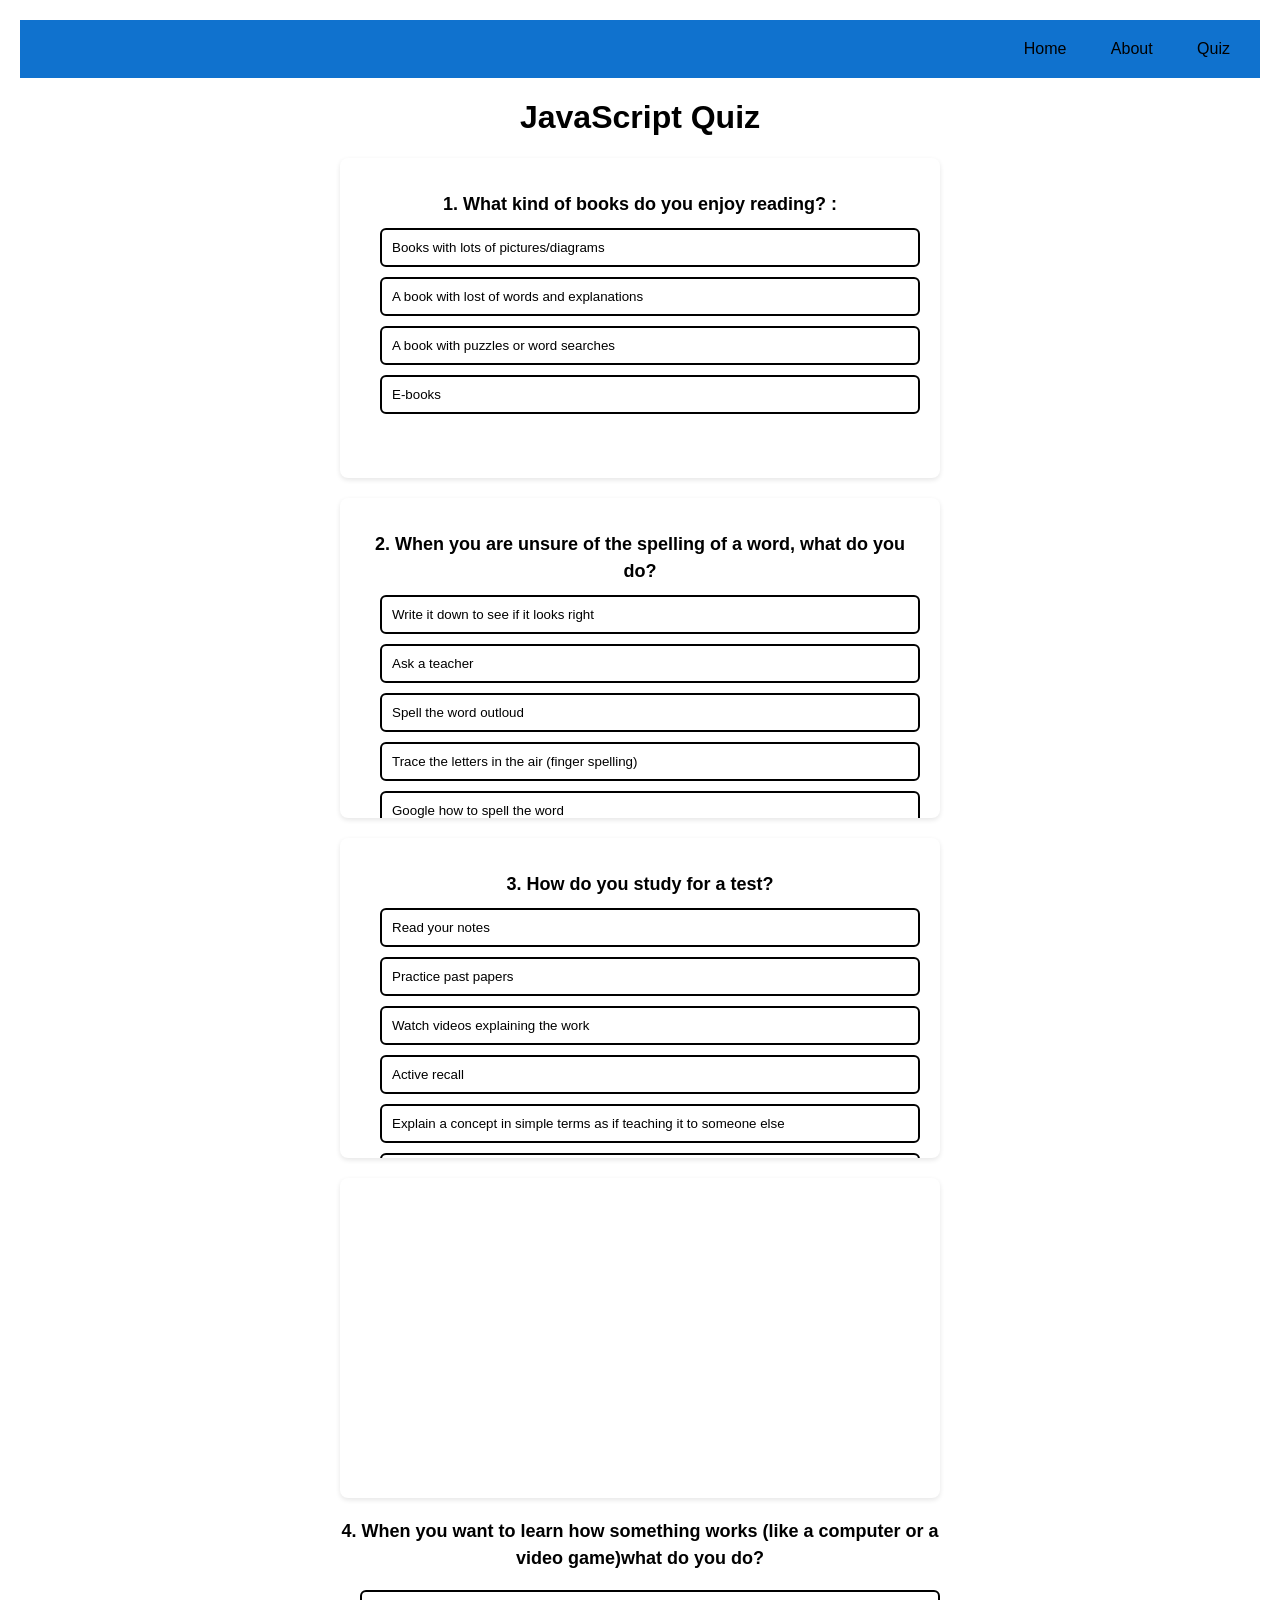
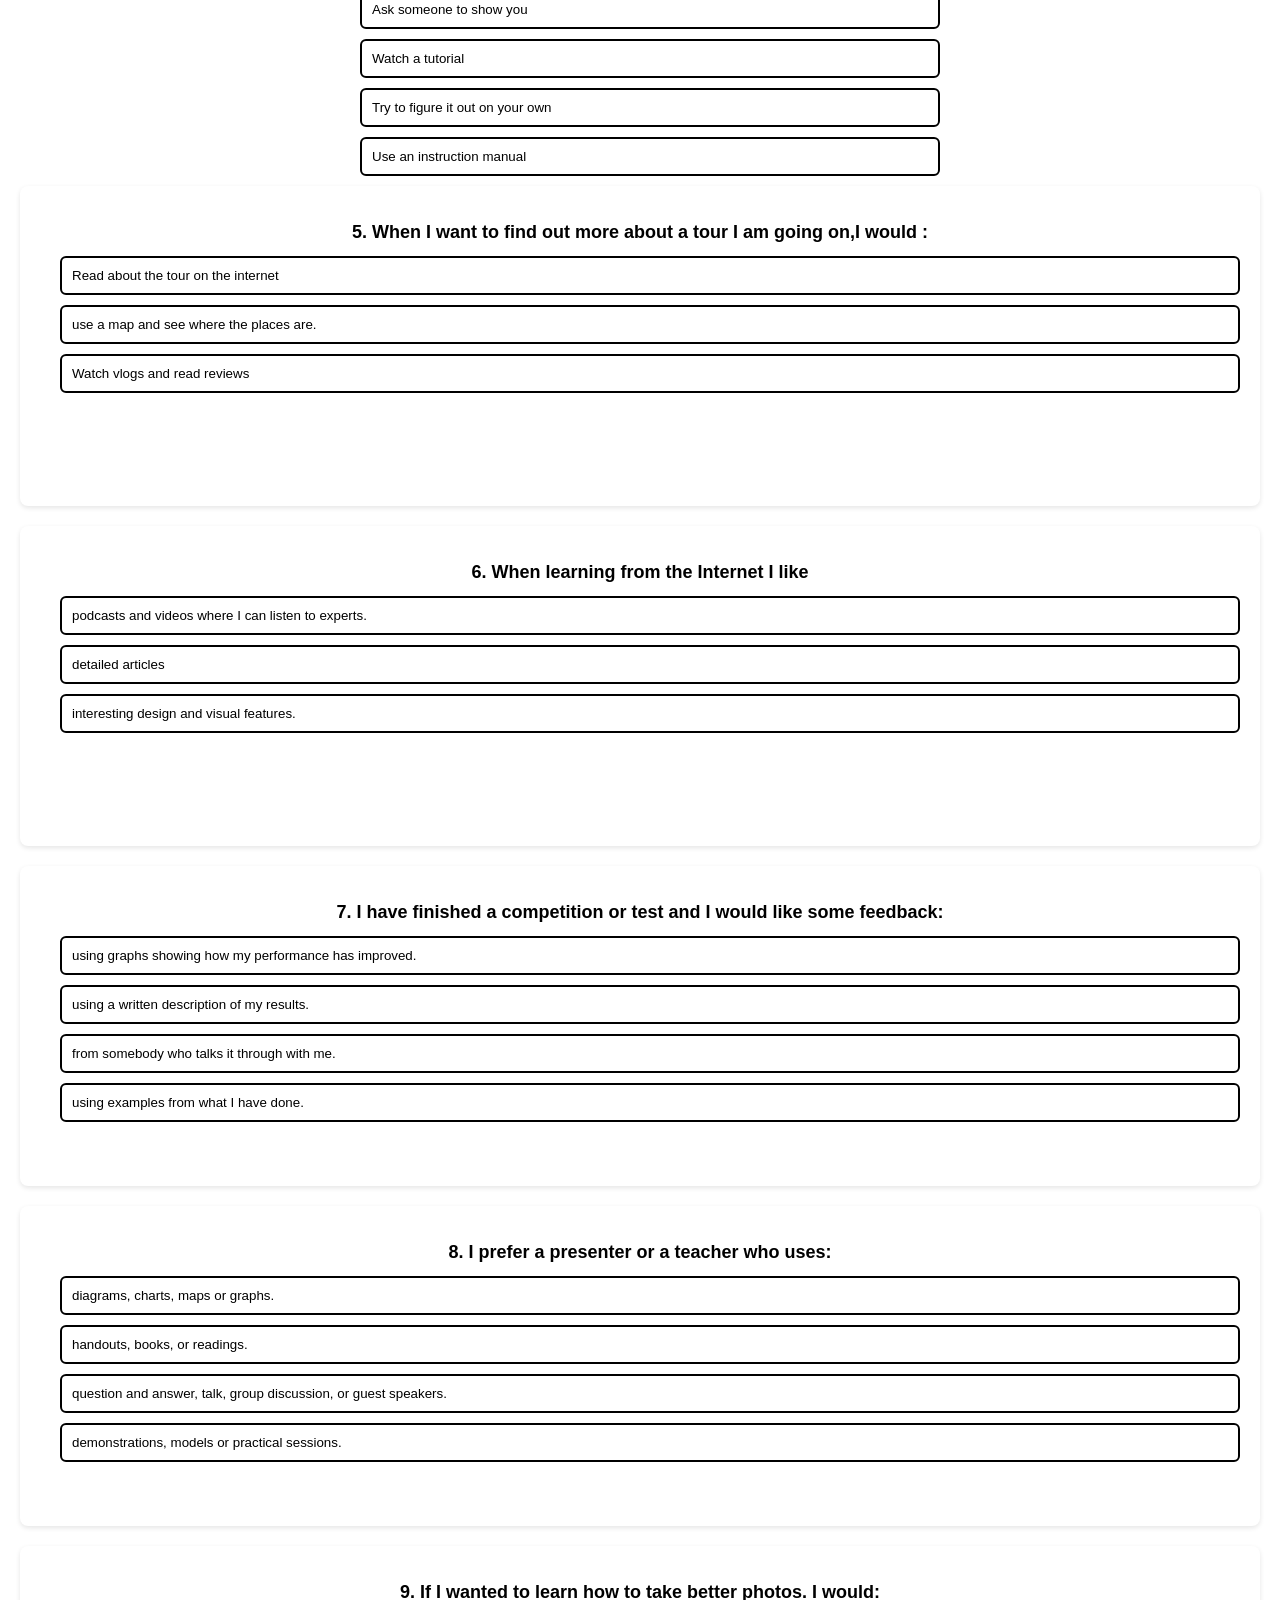
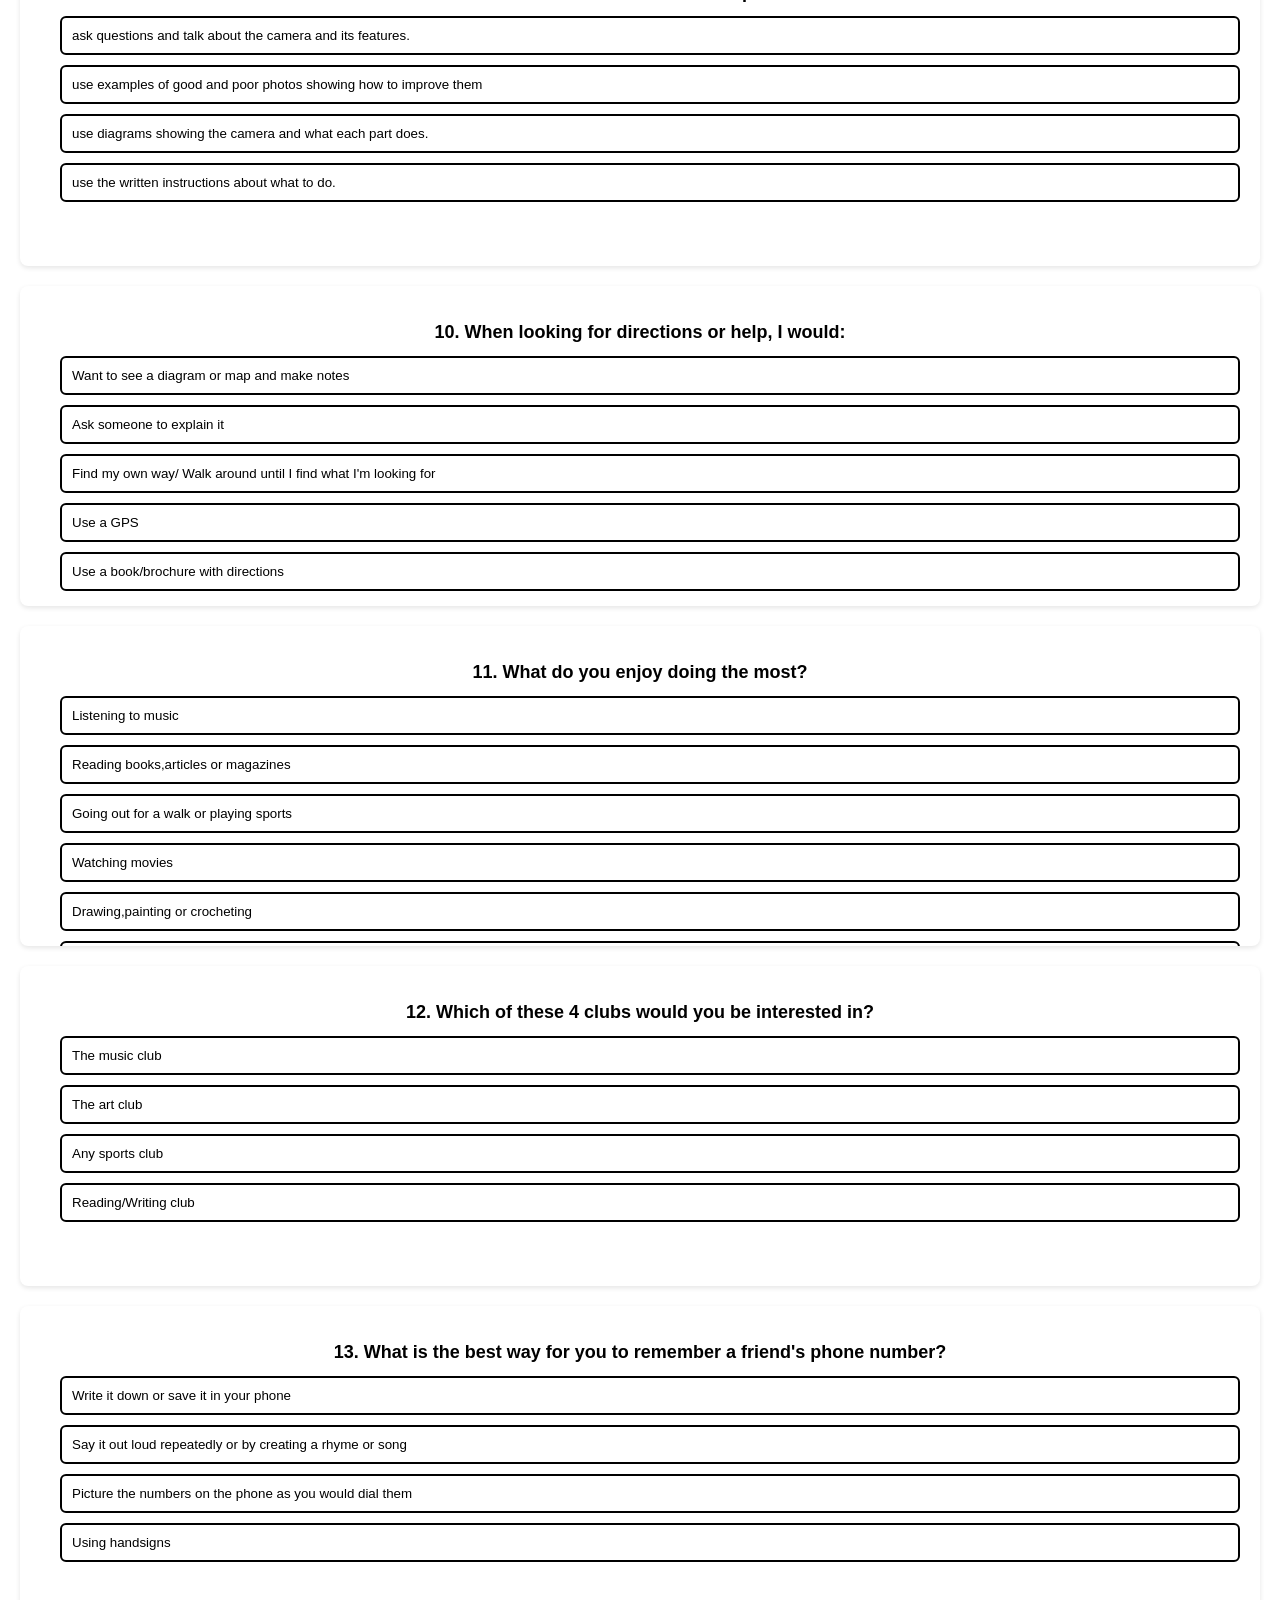
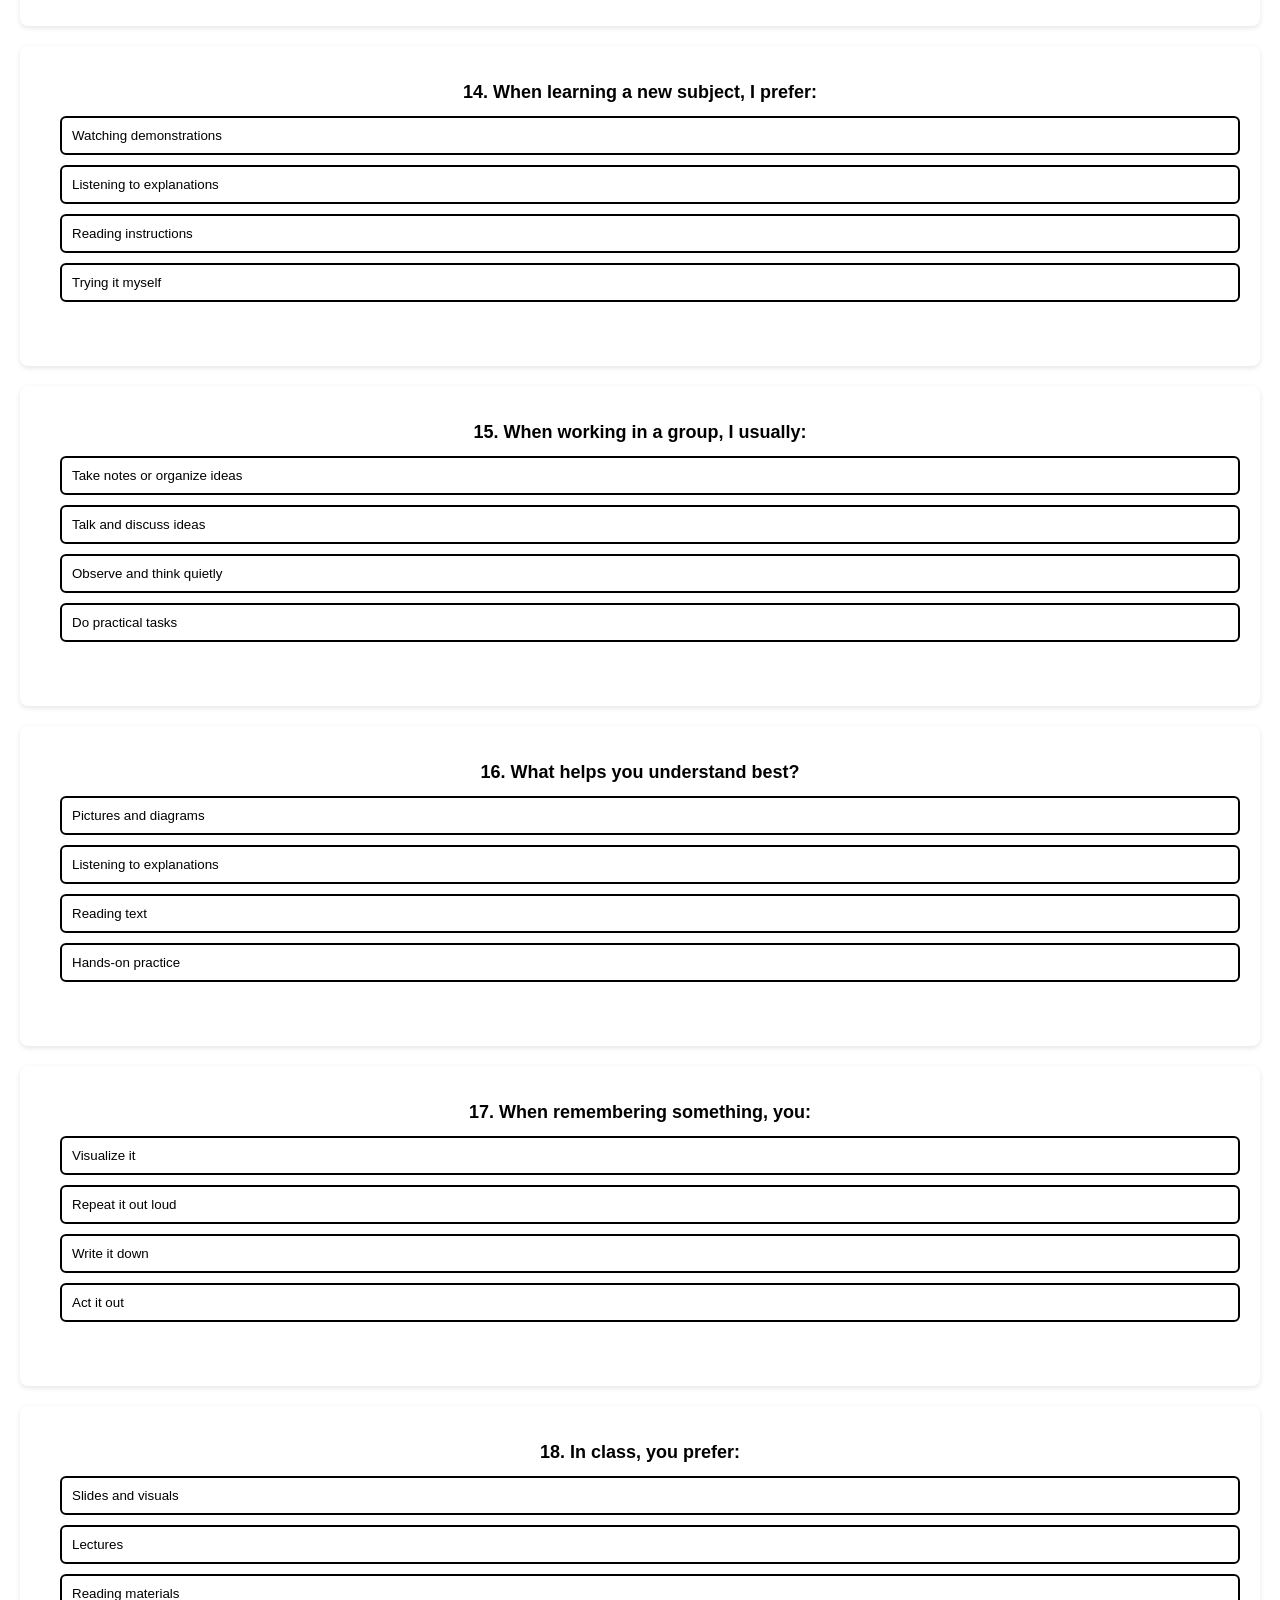
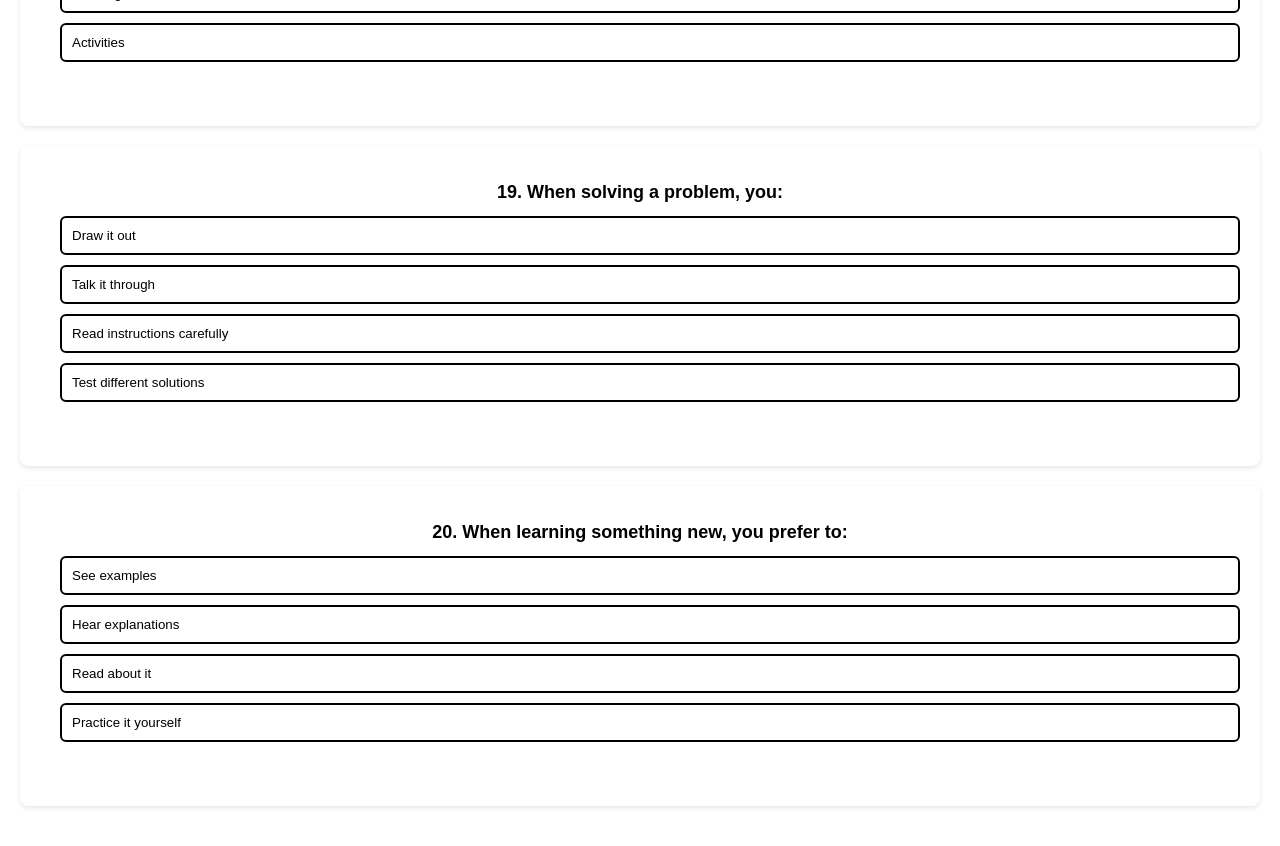
==== commit 5a52270a: "added 'class=question'" ====
--- a/quiz.html
+++ b/quiz.html
@@ -14,12 +14,13 @@
     <h1>JavaScript Quiz</h1>
     <div id="quiz-container">
        <div class="question">
-         <p><strong>1. What kind of books do you enjoy reading? :</strong></p>
+            <p><strong>1. What kind of books do you enjoy reading? :</strong></p>
             <button class="answer-btn" >Books with lots of pictures/diagrams</button>
             <button class="answer-btn" >A book with lost of words and explanations</button>
             <button class="answer-btn" >A book with puzzles or word searches</button>
             <button class="answer-btn" >E-books</button>
-        </div>
+       </div>
+        <div class="question">
             <p><strong>2. When you are unsure of the spelling of a word, what do you do?</strong></p>
             <button class="answer-btn">Write it down to see if it looks right</button>
             <button class="answer-btn">Ask a teacher</button>
@@ -27,6 +28,7 @@
             <button class="answer-btn" >Trace the letters in the air (finger spelling)</button>
             <button class="answer-btn" >Google how to spell the word</button>
         </div>
+        <div class="question">
             <p><strong>3. How do you study for a test?</strong></p>
             <button class="answer-btn">Read your notes</button>
             <button class="answer-btn">Practice past papers</button>
@@ -35,6 +37,7 @@
             <button class="answer-btn" >Explain a concept in simple terms as if teaching it to someone else</button>
             <button class="answer-btn" >Using mind maps</button>
         </div>
+        <div class="question"></div>
             <p><strong>4. When you want to learn how something works (like a computer or a video game)what do you do?</strong></p>
             <button class="answer-btn" >Ask someone to show you</button>
             <button class="answer-btn" >Watch a tutorial</button>
@@ -47,29 +50,34 @@
             <button class="answer-btn" >use a map and see where the places are.</button>
             <button class="answer-btn" >Watch vlogs and read reviews</button>
     </div>
+    <div class="question">
             <p><strong>6. When learning from the Internet I like </strong></p>
             <button class="answer-btn" >podcasts and videos where I can listen to experts.</button>
             <button class="answer-btn" >detailed articles</button>
             <button class="answer-btn" >interesting design and visual features.</button>
     </div>
+    <div class="question">
             <p><strong>7. I have finished a competition or test and I would like some feedback:</strong></p>
             <button class="answer-btn" >using graphs showing how my performance has improved.</button>
             <button class="answer-btn" >using a written description of my results.</button>
             <button class="answer-btn" >from somebody who talks it through with me.</button>
              <button class="answer-btn">using examples from what I have done.</button> 
     </div>
+    <div class="question">
             <p><strong>8. I prefer a presenter or a teacher who uses:</strong></p>
             <button class="answer-btn" >diagrams, charts, maps or graphs.</button>
             <button class="answer-btn" >handouts, books, or readings.</button>
             <button class="answer-btn" >question and answer, talk, group discussion, or guest speakers.</button>
              <button class="answer-btn">demonstrations, models or practical sessions.</button> 
     </div>
+    <div class="question">
             <p><strong>9. If I wanted to learn how to take better photos. I would:</strong></p>
             <button class="answer-btn" >ask questions and talk about the camera and its features.</button>
             <button class="answer-btn" >use examples of good and poor photos showing how to improve them</button>
             <button class="answer-btn" >use diagrams showing the camera and what each part does.</button>
              <button class="answer-btn">use the written instructions about what to do.</button> 
     </div>
+    <div class="question">
             <p><strong>10. When looking for directions or help, I would:</strong></p>
             <button class="answer-btn" >Want to see a diagram or map and make notes </button>
             <button class="answer-btn" >Ask someone to explain it </button>
@@ -77,6 +85,7 @@
             <button class="answer-btn">Use a GPS</button>
             <button class="answer-btn">Use a book/brochure with directions</button>
     </div>
+    <div class="question">
             <p><strong>11. What do you enjoy doing the most?</strong></p>
             <button class="answer-btn" >Listening to music </button>
             <button class="answer-btn" >Reading books,articles or magazines </button>
@@ -85,60 +94,69 @@
             <button class="answer-btn">Drawing,painting or crocheting</button>
             <button class="answer-btn">Writing (stories,essays.etc)</button>      
     </div>
-            <p><strong>12. </strong>Which of these 4 clubs would you be interested in?</p>
+    <div class="question">
+            <p><strong>12. Which of these 4 clubs would you be interested in?</p>
             <button class="answer-btn" >The music club </button>
             <button class="answer-btn" >The art club</button>
             <button class="answer-btn" >Any sports club</button>
             <button class="answer-btn">Reading/Writing club</button>
     </div>
-            <p><strong>13. </strong> What is the best way for you to remember a friend's phone number?</p>
+    <div class="question">
+            <p><strong>13. What is the best way for you to remember a friend's phone number?</p>
             <button class="answer-btn" > Write it down or save it in your phone</button>
             <button class="answer-btn" >Say it out loud repeatedly or by creating a rhyme or song</button>
             <button class="answer-btn" >Picture the numbers on the phone as you would dial them</button>
             <button class="answer-btn">Using handsigns</button>
     </div>
+    <div class="question">
             <p><strong>14. When learning a new subject, I prefer:</strong></p>
             <button class="answer-btn">Watching demonstrations</button>
             <button class="answer-btn">Listening to explanations</button>
             <button class="answer-btn">Reading instructions</button>
             <button class="answer-btn">Trying it myself</button>
     </div>
+    <div class="question">
             <p><strong>15. When working in a group, I usually:</strong></p>
             <button class="answer-btn">Take notes or organize ideas</button>
             <button class="answer-btn">Talk and discuss ideas</button>
             <button class="answer-btn">Observe and think quietly</button>
             <button class="answer-btn">Do practical tasks</button>
     </div>
+    <div class="question">
             <p><strong>16. What helps you understand best?</strong></p>
             <button class="answer-btn">Pictures and diagrams</button>
             <button class="answer-btn">Listening to explanations</button>
             <button class="answer-btn">Reading text</button>
             <button class="answer-btn">Hands-on practice</button>
     </div>
+    <div class="question">
             <p><strong>17. When remembering something, you:</strong></p>
             <button class="answer-btn">Visualize it</button>
             <button class="answer-btn">Repeat it out loud</button>
             <button class="answer-btn">Write it down</button>
             <button class="answer-btn">Act it out</button>
     </div>
+    <div class="question">
             <p><strong>18. In class, you prefer:</strong></p>
             <button class="answer-btn">Slides and visuals</button>
             <button class="answer-btn">Lectures</button>
             <button class="answer-btn">Reading materials</button>
             <button class="answer-btn">Activities</button>
     </div>
+    <div class="question">
             <p><strong>19. When solving a problem, you:</strong></p>
             <button class="answer-btn">Draw it out</button>
             <button class="answer-btn">Talk it through</button>
             <button class="answer-btn">Read instructions carefully</button>
             <button class="answer-btn">Test different solutions</button>
     </div>
+    <div class="question">
            <p><strong>20. When learning something new, you prefer to:</strong></p>
            <button class="answer-btn">See examples</button>
            <button class="answer-btn">Hear explanations</button>
            <button class="answer-btn">Read about it</button>
            <button class="answer-btn">Practice it yourself</button>
-</div>
+    </div>
     <script>
 const questions = document.querySelectorAll('.question');
 
--- a/style.css
+++ b/style.css
@@ -40,10 +40,17 @@
 
 .question {
     background: white;
-    padding: 15px 20px;
     margin-bottom: 20px;
     border-radius: 8px;
     box-shadow: 0 2px 5px rgba(0,0,0,0.1);
+
+    height: 320px;          
+    box-sizing: border-box;
+    padding: 15px 20px;
+
+    overflow: hidden;
+    display: flex;
+    flex-direction: column;
 }
 
 .question p {
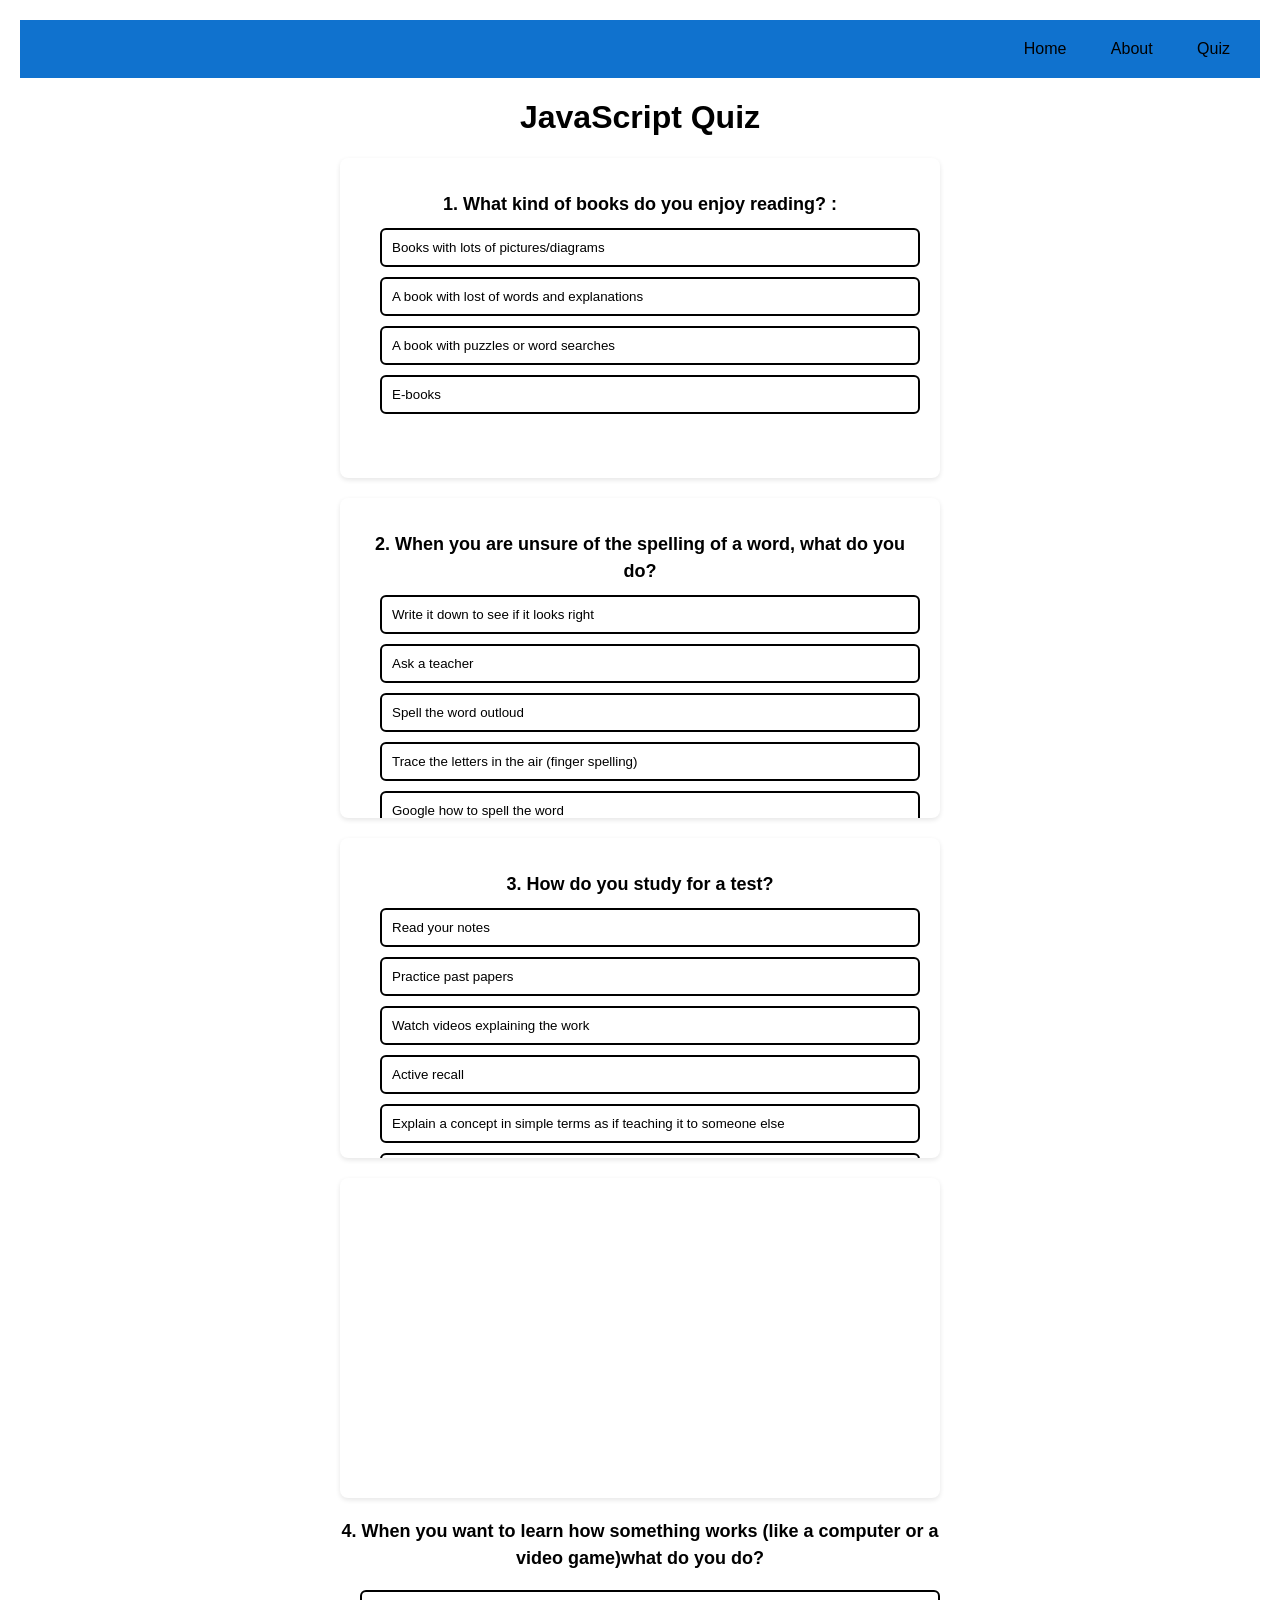
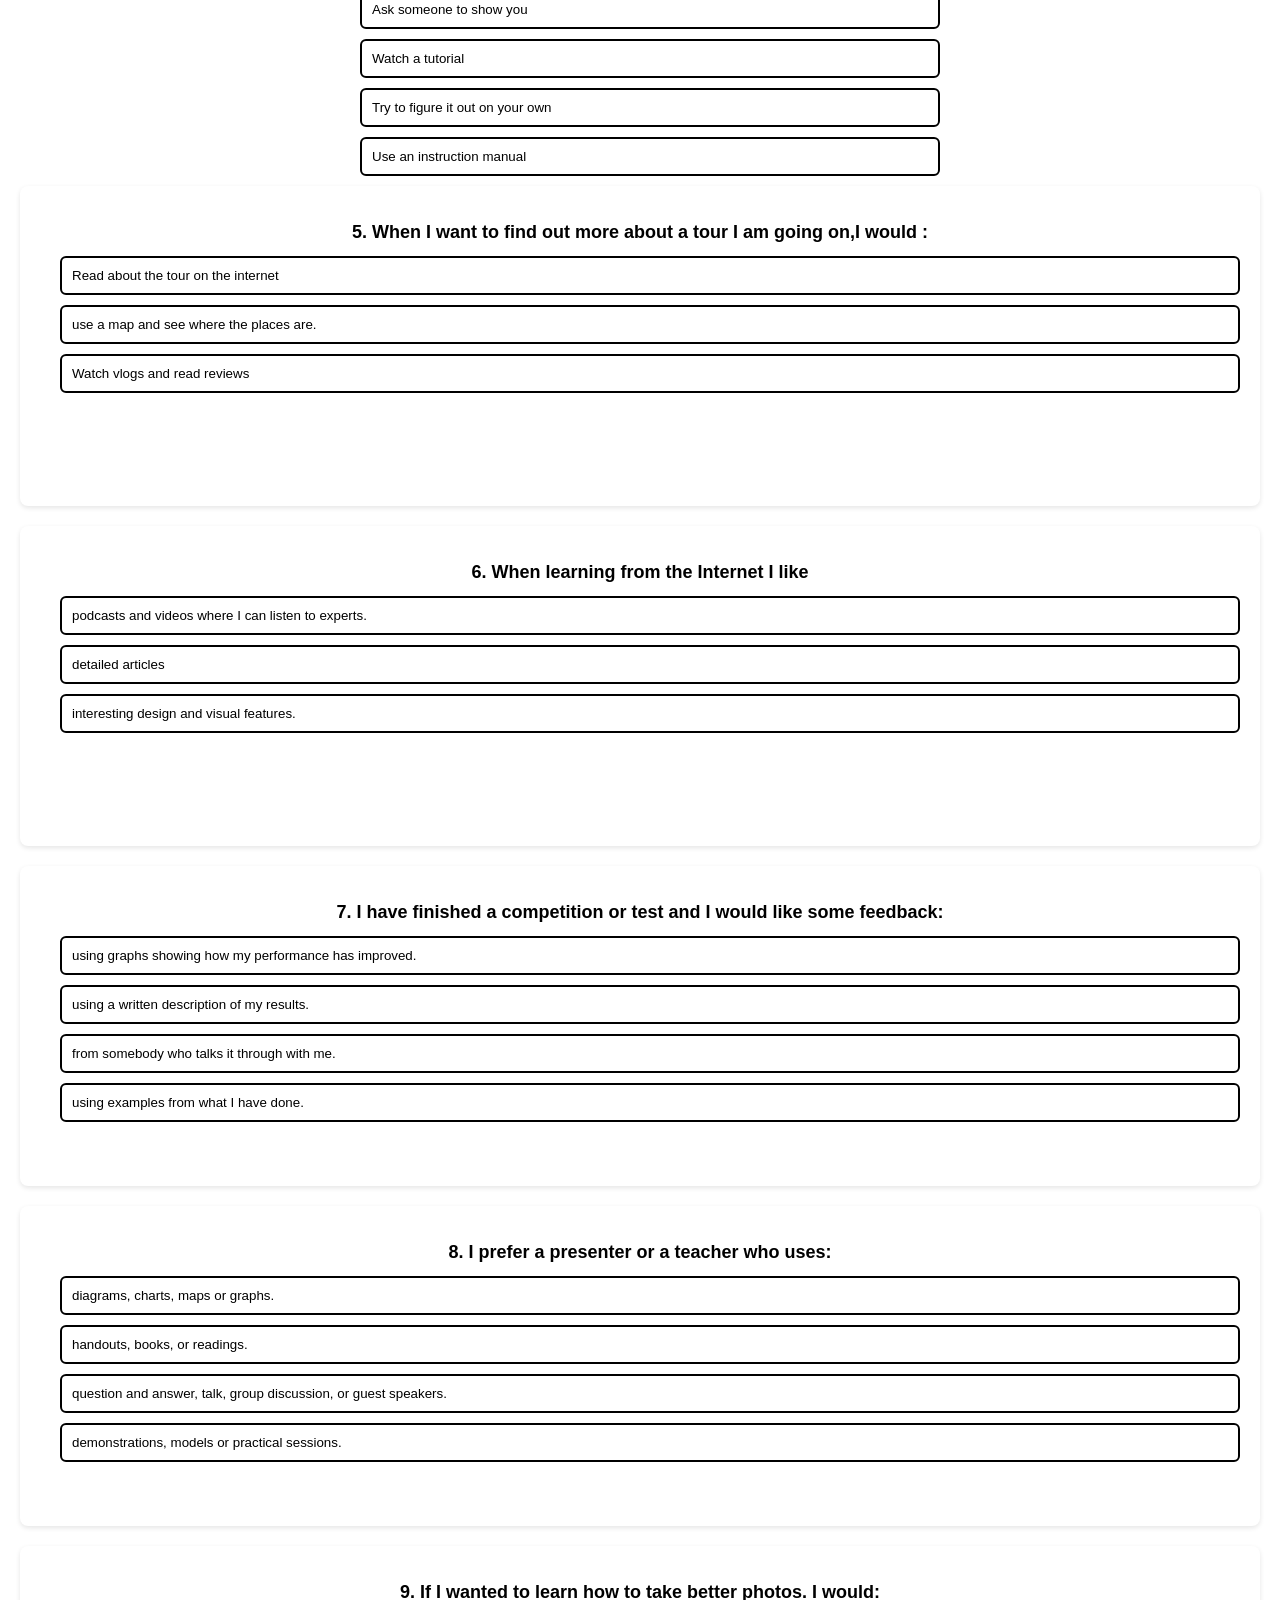
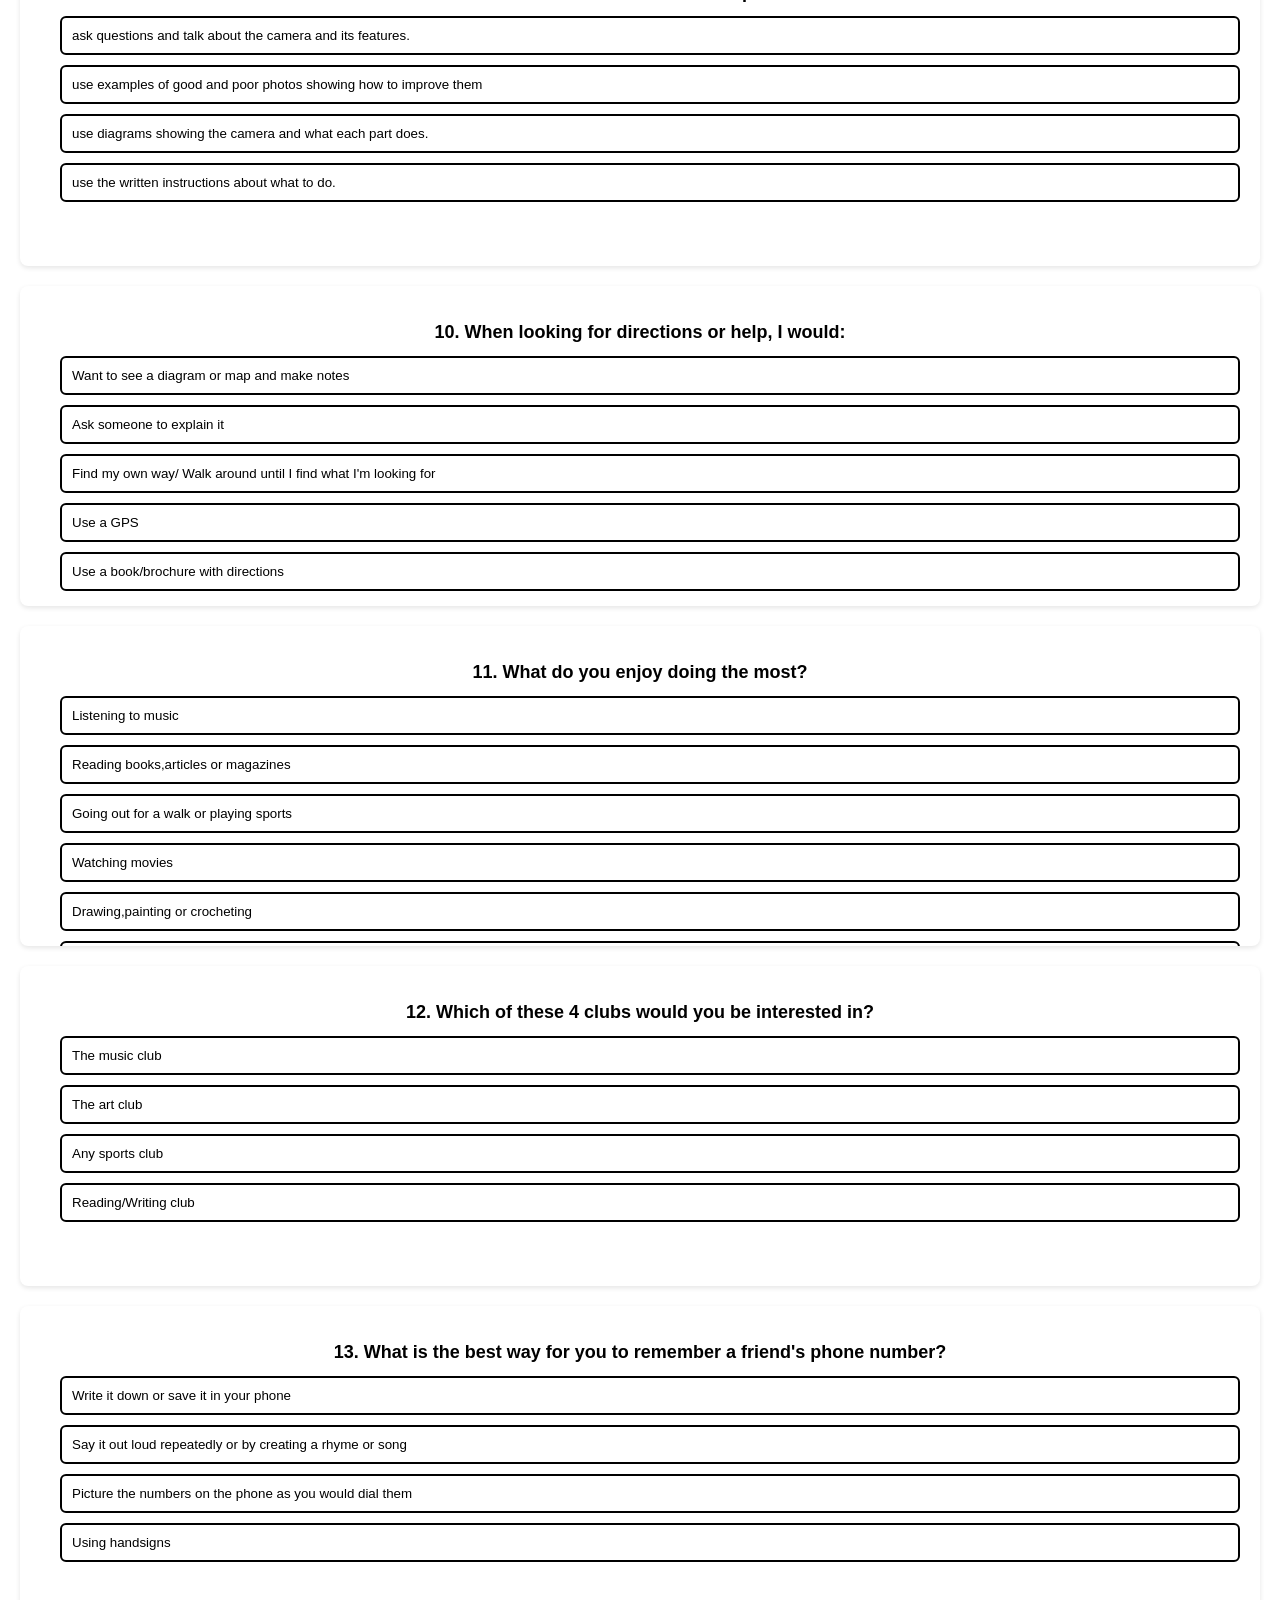
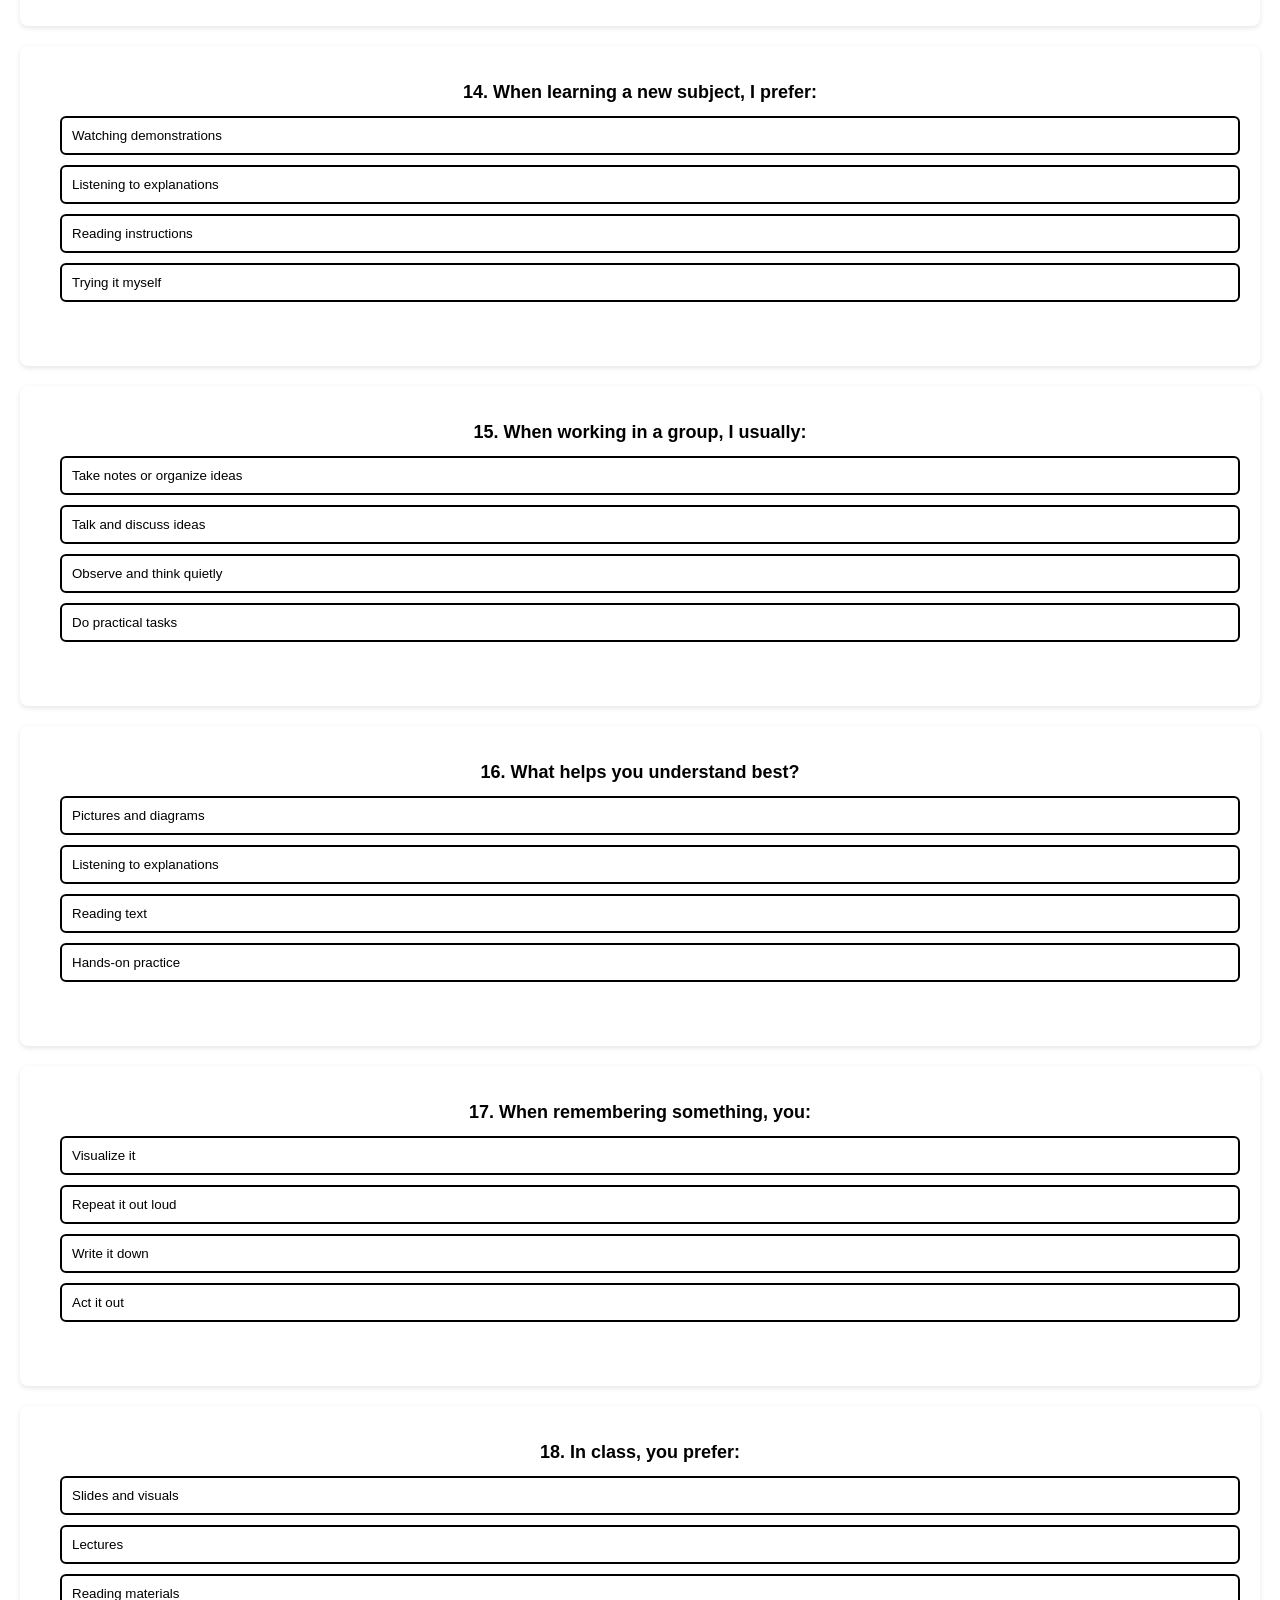
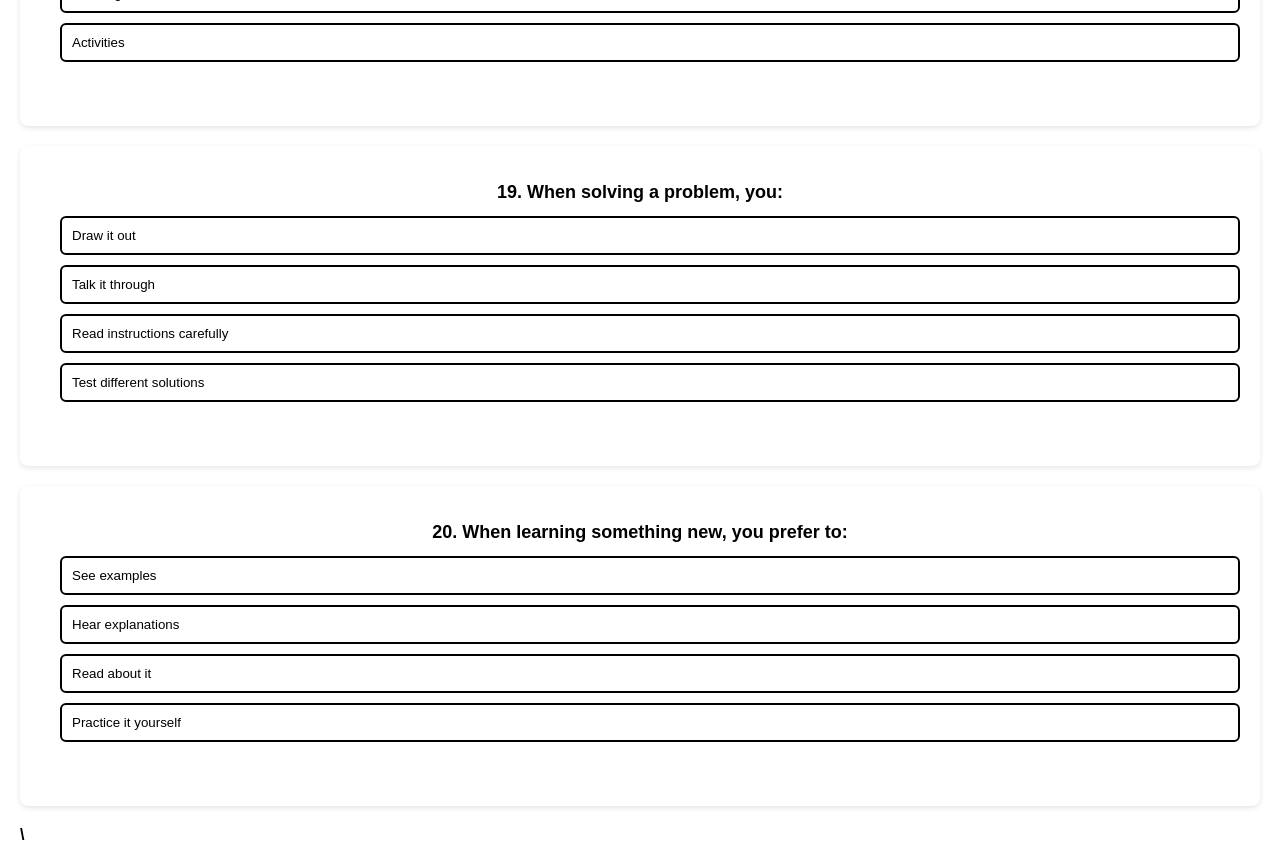
==== commit 312d571d: "..." ====
--- a/quiz.html
+++ b/quiz.html
@@ -43,49 +43,49 @@
             <button class="answer-btn" >Watch a tutorial</button>
             <button class="answer-btn" > Try to figure it out on your own</button>
             <button class="answer-btn" >Use an instruction manual</button> 
-    </div>
-     <div class="question">
+        </div>
+        <div class="question">
             <p><strong>5. When I want to find out more about a tour I am going on,I would :</strong></p>
             <button class="answer-btn" >Read about the tour on the internet</button>
             <button class="answer-btn" >use a map and see where the places are.</button>
             <button class="answer-btn" >Watch vlogs and read reviews</button>
-    </div>
-    <div class="question">
+        </div>
+        <div class="question">
             <p><strong>6. When learning from the Internet I like </strong></p>
             <button class="answer-btn" >podcasts and videos where I can listen to experts.</button>
             <button class="answer-btn" >detailed articles</button>
             <button class="answer-btn" >interesting design and visual features.</button>
-    </div>
-    <div class="question">
+        </div>
+        <div class="question">
             <p><strong>7. I have finished a competition or test and I would like some feedback:</strong></p>
             <button class="answer-btn" >using graphs showing how my performance has improved.</button>
             <button class="answer-btn" >using a written description of my results.</button>
             <button class="answer-btn" >from somebody who talks it through with me.</button>
              <button class="answer-btn">using examples from what I have done.</button> 
-    </div>
-    <div class="question">
+        </div>
+        <div class="question">
             <p><strong>8. I prefer a presenter or a teacher who uses:</strong></p>
             <button class="answer-btn" >diagrams, charts, maps or graphs.</button>
             <button class="answer-btn" >handouts, books, or readings.</button>
             <button class="answer-btn" >question and answer, talk, group discussion, or guest speakers.</button>
              <button class="answer-btn">demonstrations, models or practical sessions.</button> 
-    </div>
-    <div class="question">
+        </div>
+        <div class="question">
             <p><strong>9. If I wanted to learn how to take better photos. I would:</strong></p>
             <button class="answer-btn" >ask questions and talk about the camera and its features.</button>
             <button class="answer-btn" >use examples of good and poor photos showing how to improve them</button>
             <button class="answer-btn" >use diagrams showing the camera and what each part does.</button>
              <button class="answer-btn">use the written instructions about what to do.</button> 
-    </div>
-    <div class="question">
+        </div>
+        <div class="question">
             <p><strong>10. When looking for directions or help, I would:</strong></p>
             <button class="answer-btn" >Want to see a diagram or map and make notes </button>
             <button class="answer-btn" >Ask someone to explain it </button>
             <button class="answer-btn" >Find my own way/ Walk around until I find what I'm looking for</button>
             <button class="answer-btn">Use a GPS</button>
             <button class="answer-btn">Use a book/brochure with directions</button>
-    </div>
-    <div class="question">
+       </div>
+       <div class="question">
             <p><strong>11. What do you enjoy doing the most?</strong></p>
             <button class="answer-btn" >Listening to music </button>
             <button class="answer-btn" >Reading books,articles or magazines </button>
@@ -93,84 +93,84 @@
             <button class="answer-btn">Watching movies</button>
             <button class="answer-btn">Drawing,painting or crocheting</button>
             <button class="answer-btn">Writing (stories,essays.etc)</button>      
-    </div>
-    <div class="question">
+        </div>
+        <div class="question">
             <p><strong>12. Which of these 4 clubs would you be interested in?</p>
             <button class="answer-btn" >The music club </button>
             <button class="answer-btn" >The art club</button>
             <button class="answer-btn" >Any sports club</button>
             <button class="answer-btn">Reading/Writing club</button>
-    </div>
-    <div class="question">
+        </div>
+        <div class="question">
             <p><strong>13. What is the best way for you to remember a friend's phone number?</p>
             <button class="answer-btn" > Write it down or save it in your phone</button>
             <button class="answer-btn" >Say it out loud repeatedly or by creating a rhyme or song</button>
             <button class="answer-btn" >Picture the numbers on the phone as you would dial them</button>
             <button class="answer-btn">Using handsigns</button>
-    </div>
-    <div class="question">
+        </div>
+        <div class="question">
             <p><strong>14. When learning a new subject, I prefer:</strong></p>
             <button class="answer-btn">Watching demonstrations</button>
             <button class="answer-btn">Listening to explanations</button>
             <button class="answer-btn">Reading instructions</button>
             <button class="answer-btn">Trying it myself</button>
-    </div>
-    <div class="question">
+        </div>
+        <div class="question">
             <p><strong>15. When working in a group, I usually:</strong></p>
             <button class="answer-btn">Take notes or organize ideas</button>
             <button class="answer-btn">Talk and discuss ideas</button>
             <button class="answer-btn">Observe and think quietly</button>
             <button class="answer-btn">Do practical tasks</button>
-    </div>
-    <div class="question">
+        </div>
+        <div class="question">
             <p><strong>16. What helps you understand best?</strong></p>
             <button class="answer-btn">Pictures and diagrams</button>
             <button class="answer-btn">Listening to explanations</button>
             <button class="answer-btn">Reading text</button>
             <button class="answer-btn">Hands-on practice</button>
-    </div>
-    <div class="question">
+        </div>
+        <div class="question">
             <p><strong>17. When remembering something, you:</strong></p>
             <button class="answer-btn">Visualize it</button>
             <button class="answer-btn">Repeat it out loud</button>
             <button class="answer-btn">Write it down</button>
             <button class="answer-btn">Act it out</button>
-    </div>
-    <div class="question">
+        </div>
+        <div class="question">
             <p><strong>18. In class, you prefer:</strong></p>
             <button class="answer-btn">Slides and visuals</button>
             <button class="answer-btn">Lectures</button>
             <button class="answer-btn">Reading materials</button>
             <button class="answer-btn">Activities</button>
-    </div>
-    <div class="question">
+        </div>
+        <div class="question">
             <p><strong>19. When solving a problem, you:</strong></p>
             <button class="answer-btn">Draw it out</button>
             <button class="answer-btn">Talk it through</button>
             <button class="answer-btn">Read instructions carefully</button>
             <button class="answer-btn">Test different solutions</button>
-    </div>
-    <div class="question">
+        </div>
+        <div class="question">
            <p><strong>20. When learning something new, you prefer to:</strong></p>
            <button class="answer-btn">See examples</button>
            <button class="answer-btn">Hear explanations</button>
            <button class="answer-btn">Read about it</button>
            <button class="answer-btn">Practice it yourself</button>
-    </div>
-    <script>
-const questions = document.querySelectorAll('.question');
-
-questions.forEach(question => {
-    const buttons = question.querySelectorAll('.answer-btn');
-
-    buttons.forEach(button => {
-        button.addEventListener('click', () => {
-
-            buttons.forEach(btn => {
-                btn.classList.remove('selected');
+        </div>\
+        <script>
+        const questions = document.querySelectorAll('.question');
+        
+        questions.forEach(question => {
+                const buttons = question.querySelectorAll('.answer-btn');
+                
+                buttons.forEach(button => {
+                        button.addEventListener('click', () => {
+                                
+                        buttons.forEach(btn => {
+                                btn.classList.remove('selected');
             });
 
-            button.classList.add('selected');
+                button.classList.add('selected');
         });
     });
 });
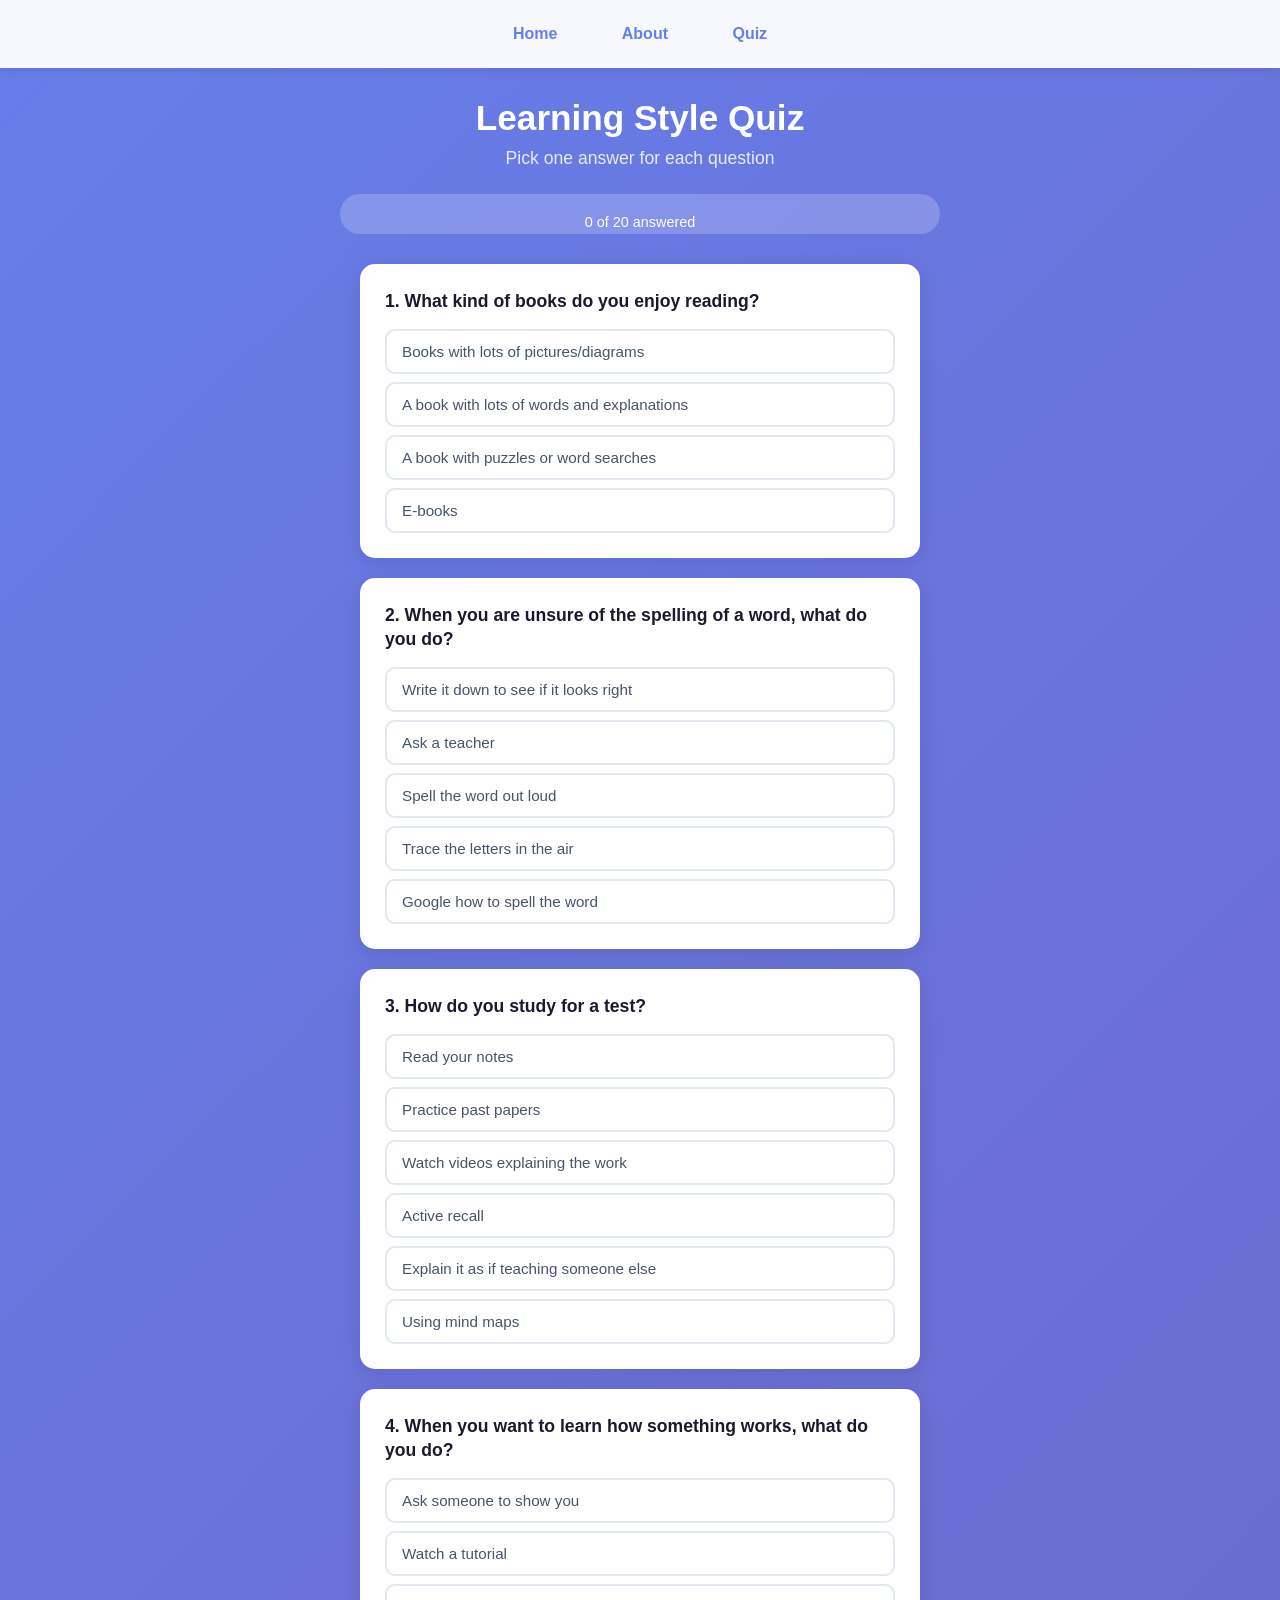
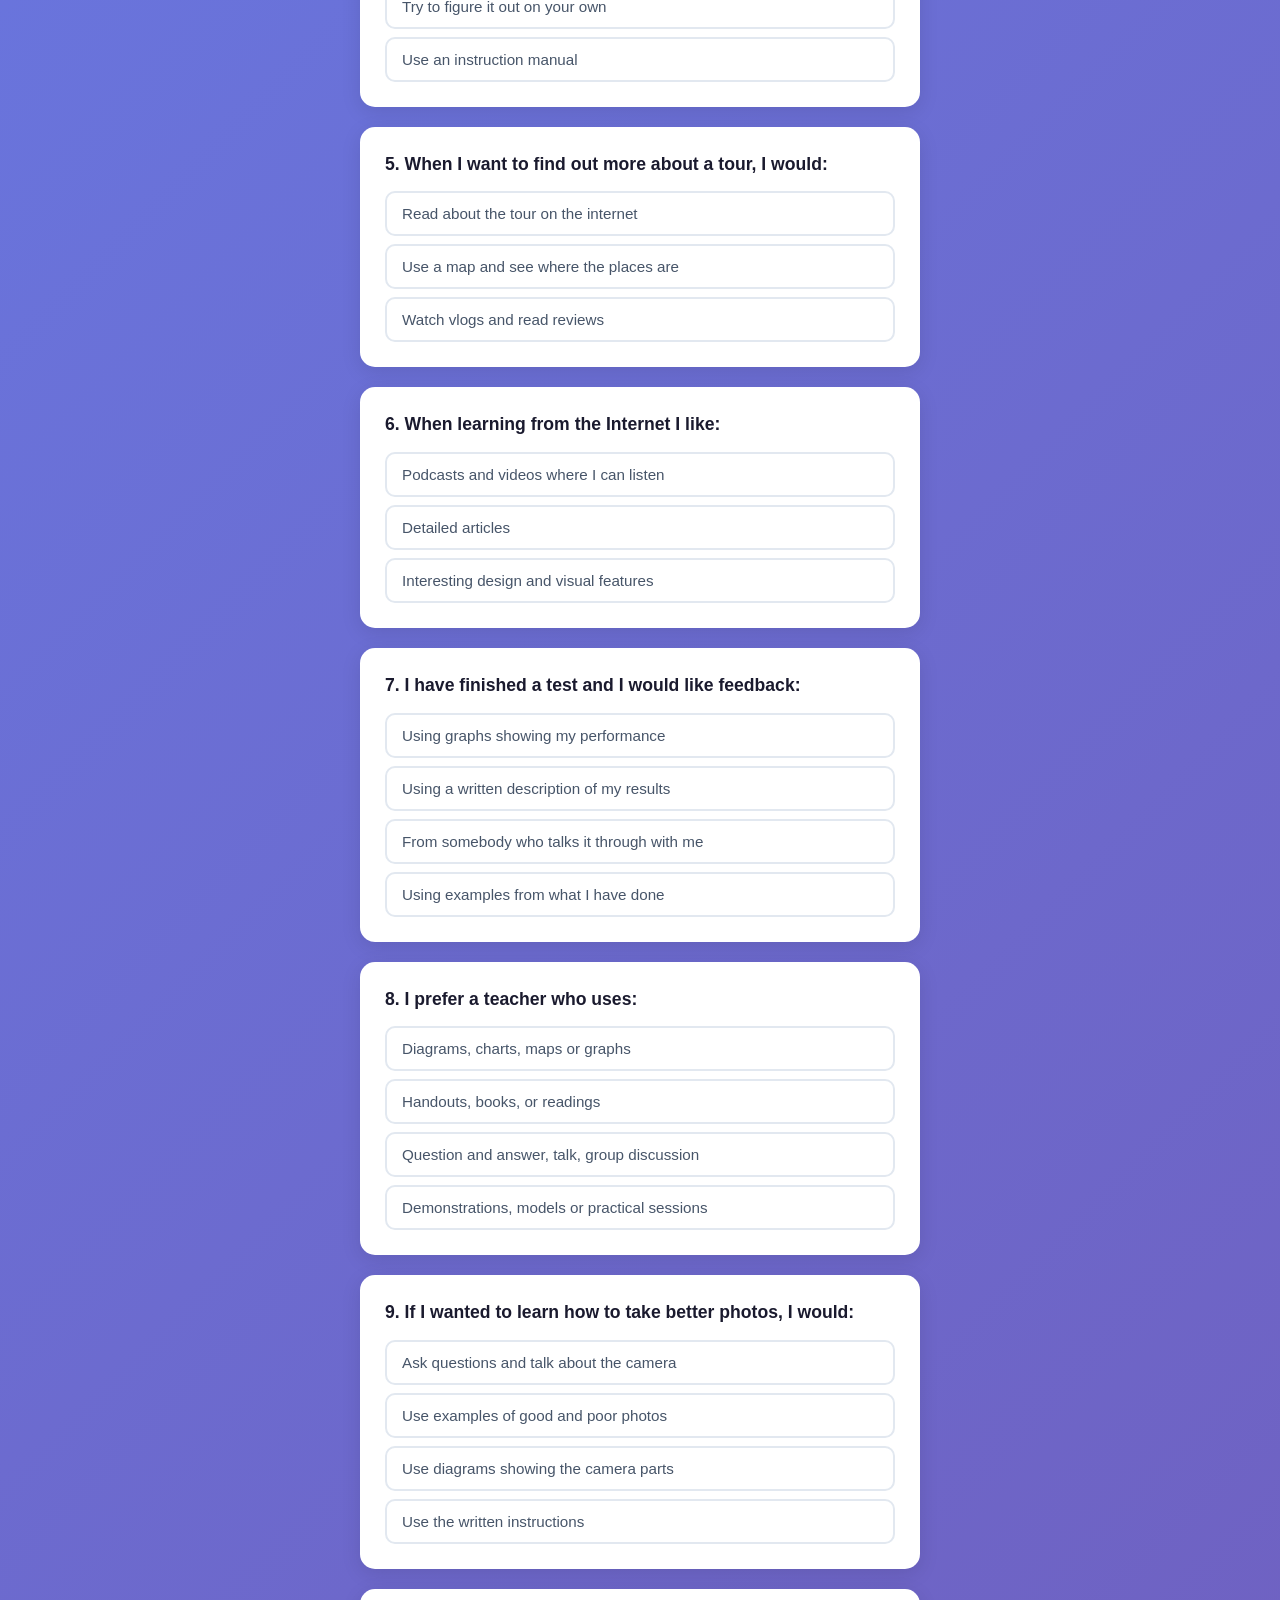
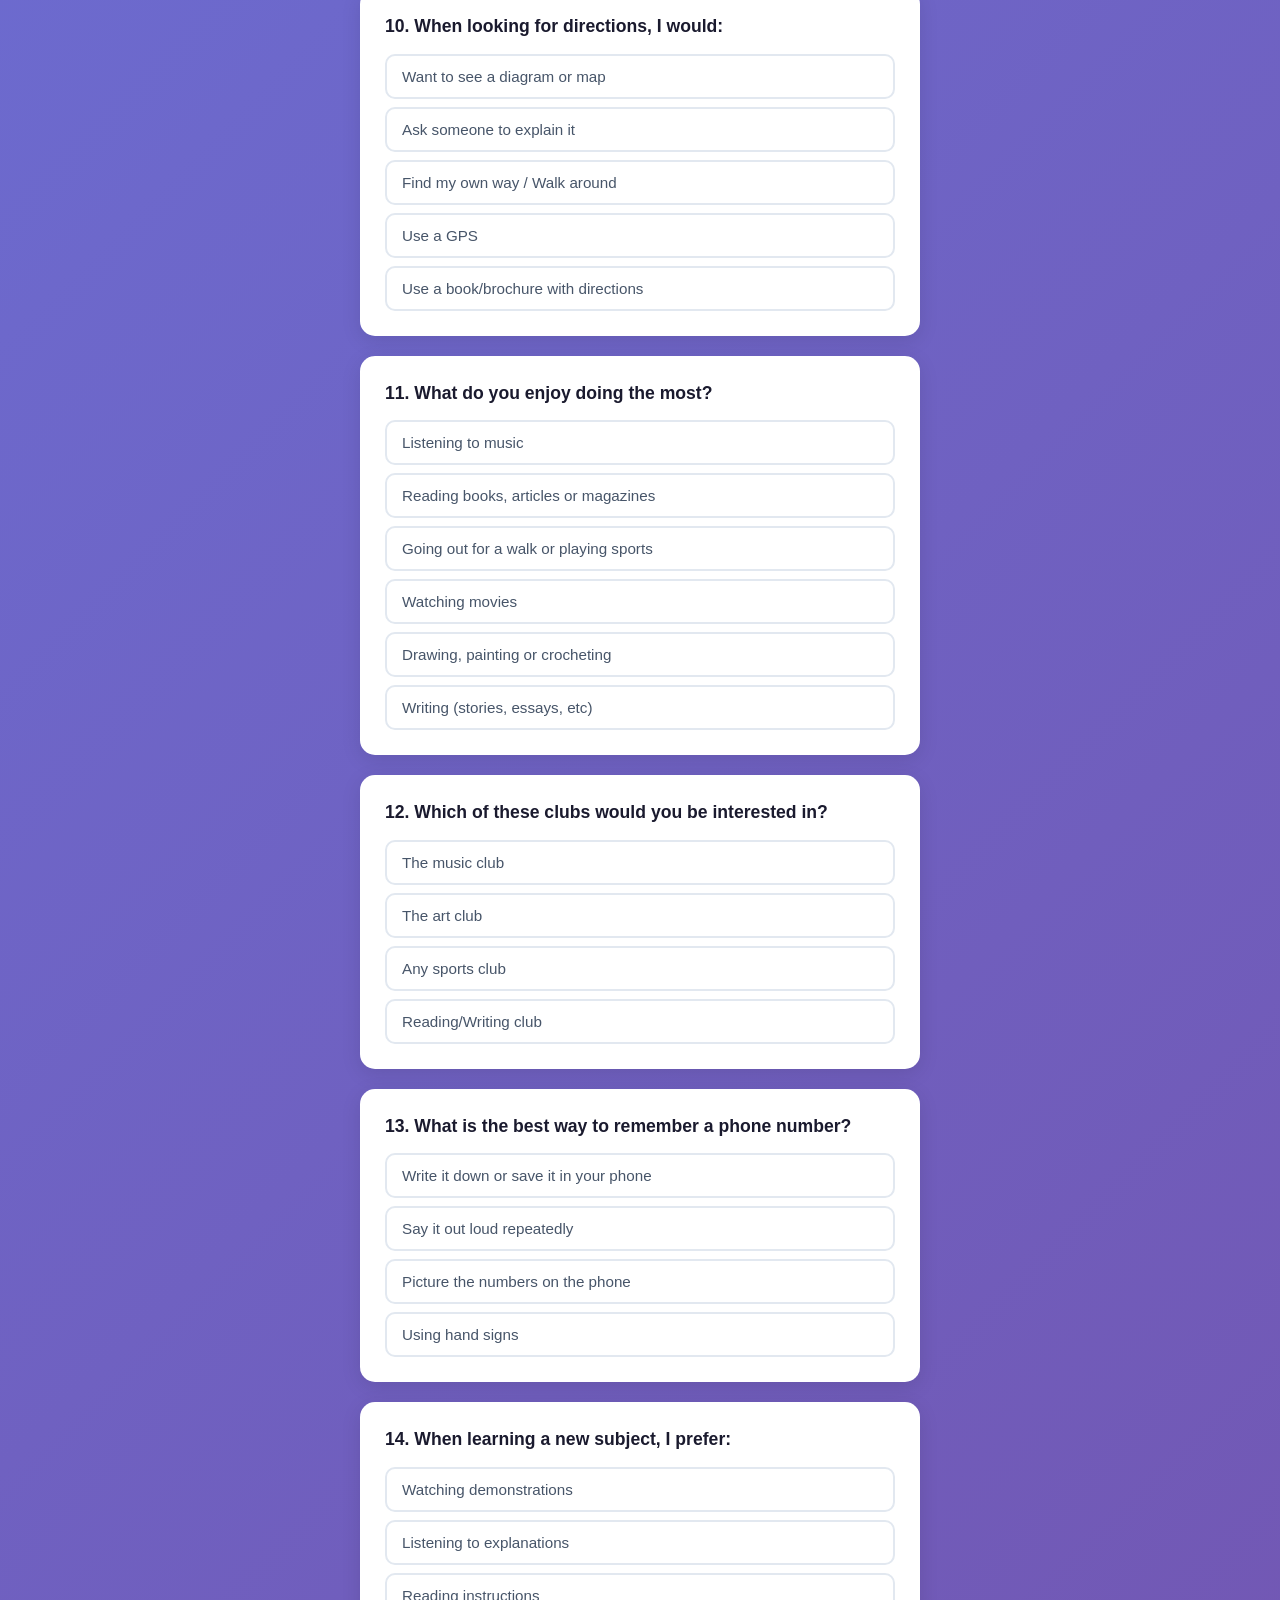
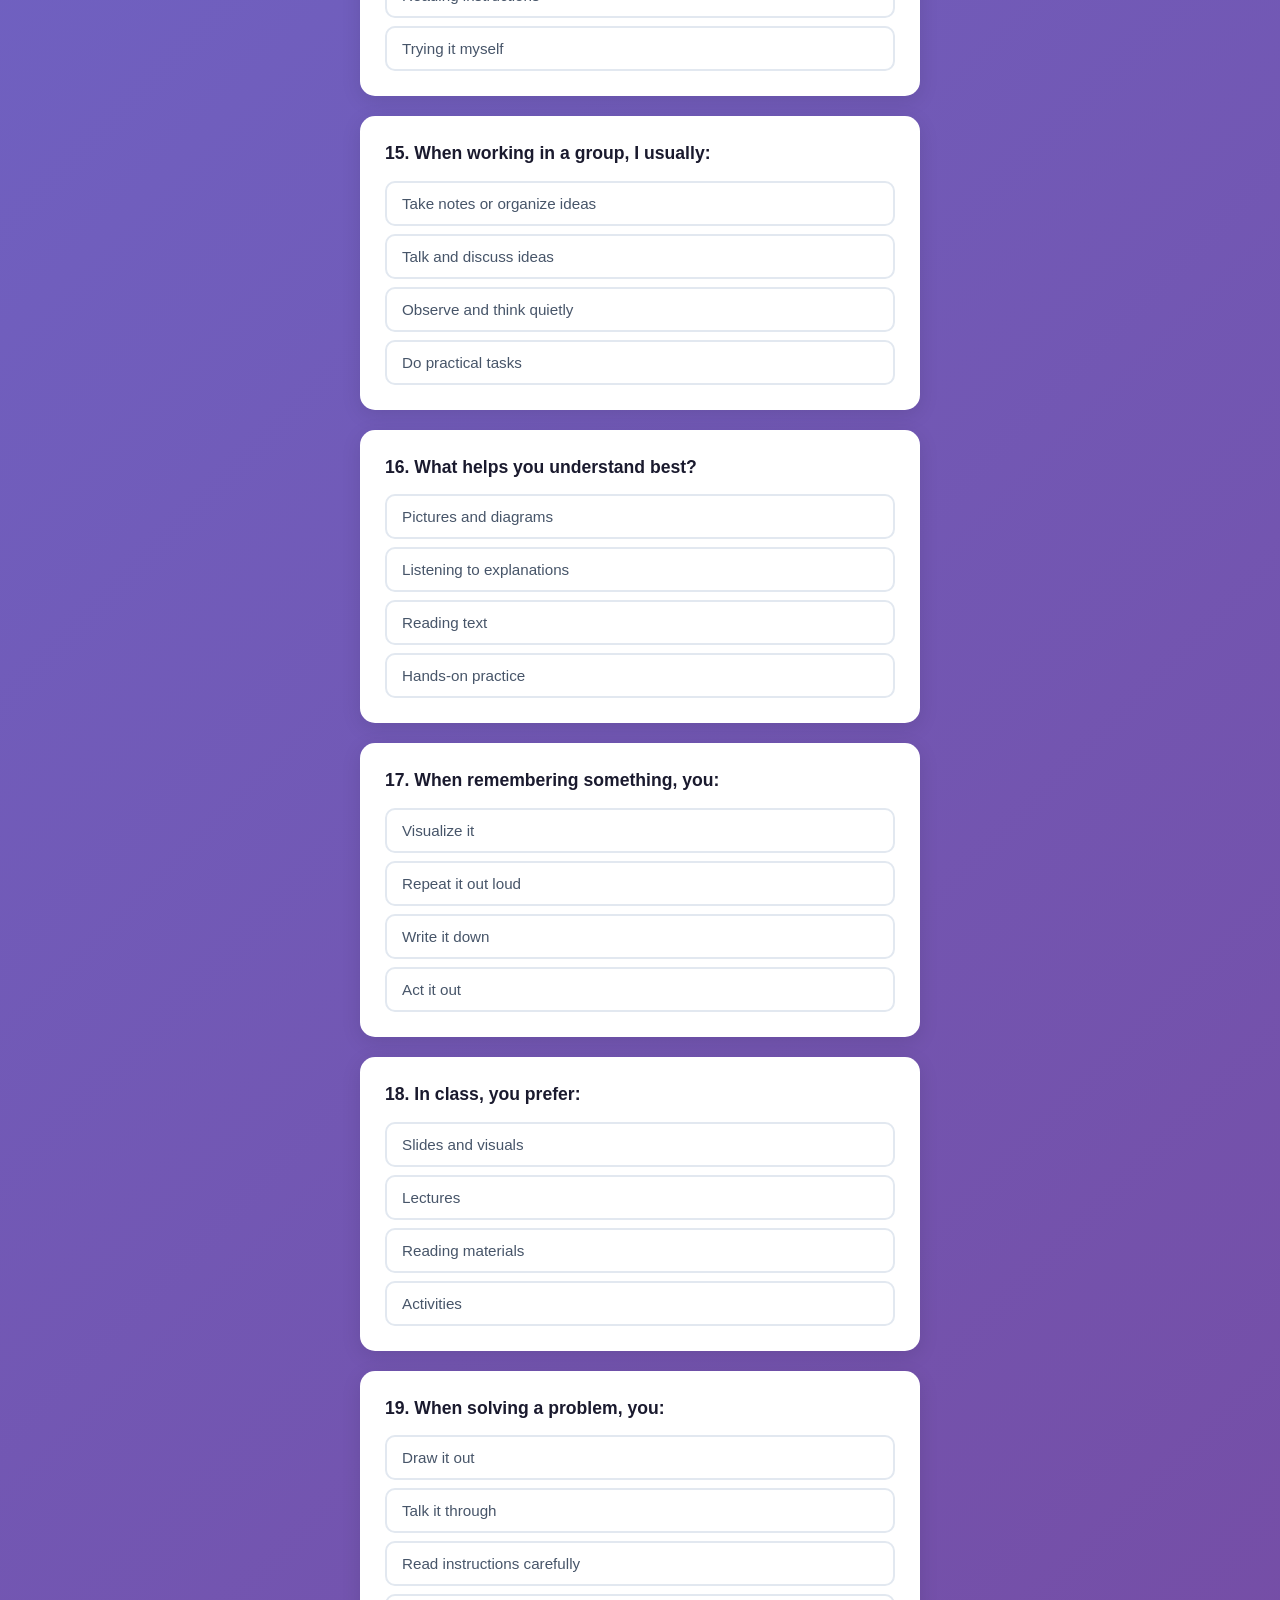
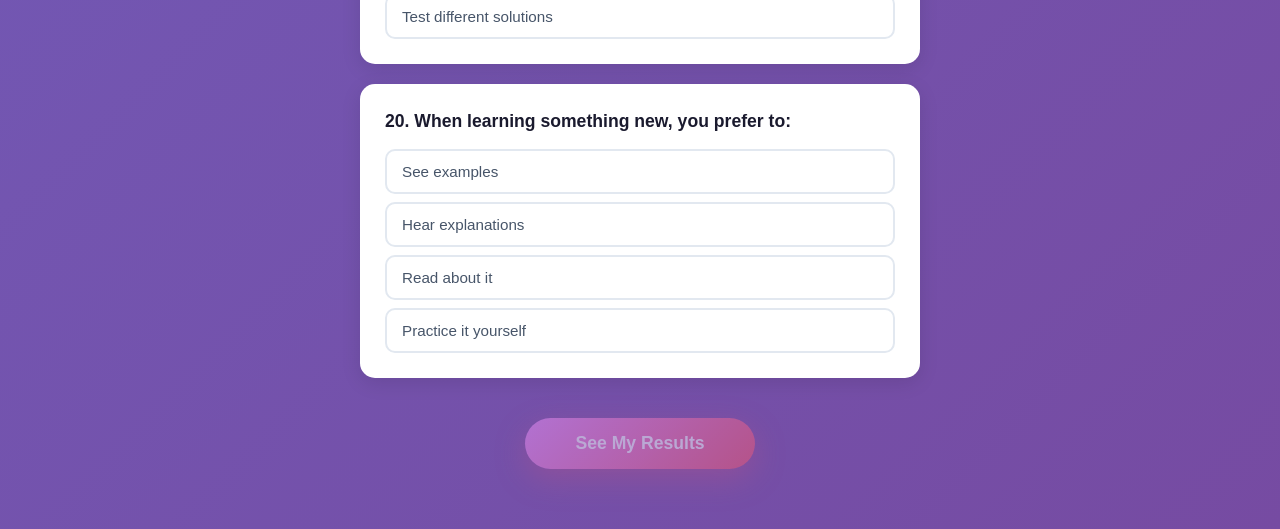
==== commit 691836e8: "updated" ====
--- a/quiz.html
+++ b/quiz.html
@@ -1,7 +1,9 @@
 <!DOCTYPE html>
-<html>
+<html lang="en">
 <head>
-    <title>JavaScript Quiz</title>
+    <meta charset="UTF-8">
+    <meta name="viewport" content="width=device-width, initial-scale=1.0">
+    <title>Brain-Buddy - Learning Style Quiz</title>
     <link rel="stylesheet" href="style.css">
 </head>
 <body>
@@ -11,169 +13,336 @@
         <a href="quiz.html">Quiz</a>
     </div>
 
-    <h1>JavaScript Quiz</h1>
+    <h1>Learning Style Quiz</h1>
+    <p class="subtitle">Pick one answer for each question</p>
+    <div class="progress-box">
+        <div class="progress-bar" id="progressBar"></div>
+        <p class="progress-text" id="progressText">0 of 20 answered</p>
+    </div>
+
     <div id="quiz-container">
-       <div class="question">
-            <p><strong>1. What kind of books do you enjoy reading? :</strong></p>
-            <button class="answer-btn" >Books with lots of pictures/diagrams</button>
-            <button class="answer-btn" >A book with lost of words and explanations</button>
-            <button class="answer-btn" >A book with puzzles or word searches</button>
-            <button class="answer-btn" >E-books</button>
-       </div>
-        <div class="question">
-            <p><strong>2. When you are unsure of the spelling of a word, what do you do?</strong></p>
-            <button class="answer-btn">Write it down to see if it looks right</button>
-            <button class="answer-btn">Ask a teacher</button>
-            <button class="answer-btn" >Spell the word outloud</button>
-            <button class="answer-btn" >Trace the letters in the air (finger spelling)</button>
-            <button class="answer-btn" >Google how to spell the word</button>
-        </div>
-        <div class="question">
-            <p><strong>3. How do you study for a test?</strong></p>
-            <button class="answer-btn">Read your notes</button>
-            <button class="answer-btn">Practice past papers</button>
-            <button class="answer-btn" >Watch videos explaining the work</button>
-            <button class="answer-btn" >Active recall</button>
-            <button class="answer-btn" >Explain a concept in simple terms as if teaching it to someone else</button>
-            <button class="answer-btn" >Using mind maps</button>
-        </div>
-        <div class="question"></div>
-            <p><strong>4. When you want to learn how something works (like a computer or a video game)what do you do?</strong></p>
-            <button class="answer-btn" >Ask someone to show you</button>
-            <button class="answer-btn" >Watch a tutorial</button>
-            <button class="answer-btn" > Try to figure it out on your own</button>
-            <button class="answer-btn" >Use an instruction manual</button> 
-        </div>
-        <div class="question">
-            <p><strong>5. When I want to find out more about a tour I am going on,I would :</strong></p>
-            <button class="answer-btn" >Read about the tour on the internet</button>
-            <button class="answer-btn" >use a map and see where the places are.</button>
-            <button class="answer-btn" >Watch vlogs and read reviews</button>
-        </div>
-        <div class="question">
-            <p><strong>6. When learning from the Internet I like </strong></p>
-            <button class="answer-btn" >podcasts and videos where I can listen to experts.</button>
-            <button class="answer-btn" >detailed articles</button>
-            <button class="answer-btn" >interesting design and visual features.</button>
-        </div>
-        <div class="question">
-            <p><strong>7. I have finished a competition or test and I would like some feedback:</strong></p>
-            <button class="answer-btn" >using graphs showing how my performance has improved.</button>
-            <button class="answer-btn" >using a written description of my results.</button>
-            <button class="answer-btn" >from somebody who talks it through with me.</button>
-             <button class="answer-btn">using examples from what I have done.</button> 
-        </div>
-        <div class="question">
-            <p><strong>8. I prefer a presenter or a teacher who uses:</strong></p>
-            <button class="answer-btn" >diagrams, charts, maps or graphs.</button>
-            <button class="answer-btn" >handouts, books, or readings.</button>
-            <button class="answer-btn" >question and answer, talk, group discussion, or guest speakers.</button>
-             <button class="answer-btn">demonstrations, models or practical sessions.</button> 
-        </div>
-        <div class="question">
-            <p><strong>9. If I wanted to learn how to take better photos. I would:</strong></p>
-            <button class="answer-btn" >ask questions and talk about the camera and its features.</button>
-            <button class="answer-btn" >use examples of good and poor photos showing how to improve them</button>
-            <button class="answer-btn" >use diagrams showing the camera and what each part does.</button>
-             <button class="answer-btn">use the written instructions about what to do.</button> 
-        </div>
-        <div class="question">
-            <p><strong>10. When looking for directions or help, I would:</strong></p>
-            <button class="answer-btn" >Want to see a diagram or map and make notes </button>
-            <button class="answer-btn" >Ask someone to explain it </button>
-            <button class="answer-btn" >Find my own way/ Walk around until I find what I'm looking for</button>
-            <button class="answer-btn">Use a GPS</button>
-            <button class="answer-btn">Use a book/brochure with directions</button>
-       </div>
-       <div class="question">
-            <p><strong>11. What do you enjoy doing the most?</strong></p>
-            <button class="answer-btn" >Listening to music </button>
-            <button class="answer-btn" >Reading books,articles or magazines </button>
-            <button class="answer-btn" >Going out for a walk or playing sports</button>
-            <button class="answer-btn">Watching movies</button>
-            <button class="answer-btn">Drawing,painting or crocheting</button>
-            <button class="answer-btn">Writing (stories,essays.etc)</button>      
-        </div>
-        <div class="question">
-            <p><strong>12. Which of these 4 clubs would you be interested in?</p>
-            <button class="answer-btn" >The music club </button>
-            <button class="answer-btn" >The art club</button>
-            <button class="answer-btn" >Any sports club</button>
-            <button class="answer-btn">Reading/Writing club</button>
-        </div>
-        <div class="question">
-            <p><strong>13. What is the best way for you to remember a friend's phone number?</p>
-            <button class="answer-btn" > Write it down or save it in your phone</button>
-            <button class="answer-btn" >Say it out loud repeatedly or by creating a rhyme or song</button>
-            <button class="answer-btn" >Picture the numbers on the phone as you would dial them</button>
-            <button class="answer-btn">Using handsigns</button>
-        </div>
-        <div class="question">
-            <p><strong>14. When learning a new subject, I prefer:</strong></p>
-            <button class="answer-btn">Watching demonstrations</button>
-            <button class="answer-btn">Listening to explanations</button>
-            <button class="answer-btn">Reading instructions</button>
-            <button class="answer-btn">Trying it myself</button>
-        </div>
-        <div class="question">
-            <p><strong>15. When working in a group, I usually:</strong></p>
-            <button class="answer-btn">Take notes or organize ideas</button>
-            <button class="answer-btn">Talk and discuss ideas</button>
-            <button class="answer-btn">Observe and think quietly</button>
-            <button class="answer-btn">Do practical tasks</button>
-        </div>
-        <div class="question">
-            <p><strong>16. What helps you understand best?</strong></p>
-            <button class="answer-btn">Pictures and diagrams</button>
-            <button class="answer-btn">Listening to explanations</button>
-            <button class="answer-btn">Reading text</button>
-            <button class="answer-btn">Hands-on practice</button>
-        </div>
-        <div class="question">
-            <p><strong>17. When remembering something, you:</strong></p>
-            <button class="answer-btn">Visualize it</button>
-            <button class="answer-btn">Repeat it out loud</button>
-            <button class="answer-btn">Write it down</button>
-            <button class="answer-btn">Act it out</button>
-        </div>
-        <div class="question">
-            <p><strong>18. In class, you prefer:</strong></p>
-            <button class="answer-btn">Slides and visuals</button>
-            <button class="answer-btn">Lectures</button>
-            <button class="answer-btn">Reading materials</button>
-            <button class="answer-btn">Activities</button>
-        </div>
-        <div class="question">
-            <p><strong>19. When solving a problem, you:</strong></p>
-            <button class="answer-btn">Draw it out</button>
-            <button class="answer-btn">Talk it through</button>
-            <button class="answer-btn">Read instructions carefully</button>
-            <button class="answer-btn">Test different solutions</button>
-        </div>
-        <div class="question">
-           <p><strong>20. When learning something new, you prefer to:</strong></p>
-           <button class="answer-btn">See examples</button>
-           <button class="answer-btn">Hear explanations</button>
-           <button class="answer-btn">Read about it</button>
-           <button class="answer-btn">Practice it yourself</button>
-        </div>\
-        <script>
+        <div class="question" data-q="1">
+            <p class="q-text">1. What kind of books do you enjoy reading?</p>
+            <div class="answers">
+                <button class="answer-btn" data-type="visual">Books with lots of pictures/diagrams</button>
+                <button class="answer-btn" data-type="reading">A book with lots of words and explanations</button>
+                <button class="answer-btn" data-type="kinesthetic">A book with puzzles or word searches</button>
+                <button class="answer-btn" data-type="visual">E-books</button>
+            </div>
+        </div>
+        <div class="question" data-q="2">
+            <p class="q-text">2. When you are unsure of the spelling of a word, what do you do?</p>
+            <div class="answers">
+                <button class="answer-btn" data-type="visual">Write it down to see if it looks right</button>
+                <button class="answer-btn" data-type="auditory">Ask a teacher</button>
+                <button class="answer-btn" data-type="auditory">Spell the word out loud</button>
+                <button class="answer-btn" data-type="kinesthetic">Trace the letters in the air</button>
+                <button class="answer-btn" data-type="reading">Google how to spell the word</button>
+            </div>
+        </div>
+        <div class="question" data-q="3">
+            <p class="q-text">3. How do you study for a test?</p>
+            <div class="answers">
+                <button class="answer-btn" data-type="reading">Read your notes</button>
+                <button class="answer-btn" data-type="kinesthetic">Practice past papers</button>
+                <button class="answer-btn" data-type="visual">Watch videos explaining the work</button>
+                <button class="answer-btn" data-type="reading">Active recall</button>
+                <button class="answer-btn" data-type="auditory">Explain it as if teaching someone else</button>
+                <button class="answer-btn" data-type="visual">Using mind maps</button>
+            </div>
+        </div>
+        <div class="question" data-q="4">
+            <p class="q-text">4. When you want to learn how something works, what do you do?</p>
+            <div class="answers">
+                <button class="answer-btn" data-type="kinesthetic">Ask someone to show you</button>
+                <button class="answer-btn" data-type="visual">Watch a tutorial</button>
+                <button class="answer-btn" data-type="kinesthetic">Try to figure it out on your own</button>
+                <button class="answer-btn" data-type="reading">Use an instruction manual</button>
+            </div>
+        </div>
+        <div class="question" data-q="5">
+            <p class="q-text">5. When I want to find out more about a tour, I would:</p>
+            <div class="answers">
+                <button class="answer-btn" data-type="reading">Read about the tour on the internet</button>
+                <button class="answer-btn" data-type="visual">Use a map and see where the places are</button>
+                <button class="answer-btn" data-type="visual">Watch vlogs and read reviews</button>
+            </div>
+        </div>
+        <div class="question" data-q="6">
+            <p class="q-text">6. When learning from the Internet I like:</p>
+            <div class="answers">
+                <button class="answer-btn" data-type="auditory">Podcasts and videos where I can listen</button>
+                <button class="answer-btn" data-type="reading">Detailed articles</button>
+                <button class="answer-btn" data-type="visual">Interesting design and visual features</button>
+            </div>
+        </div>
+        <div class="question" data-q="7">
+            <p class="q-text">7. I have finished a test and I would like feedback:</p>
+            <div class="answers">
+                <button class="answer-btn" data-type="visual">Using graphs showing my performance</button>
+                <button class="answer-btn" data-type="reading">Using a written description of my results</button>
+                <button class="answer-btn" data-type="auditory">From somebody who talks it through with me</button>
+                <button class="answer-btn" data-type="kinesthetic">Using examples from what I have done</button>
+            </div>
+        </div>
+        <div class="question" data-q="8">
+            <p class="q-text">8. I prefer a teacher who uses:</p>
+            <div class="answers">
+                <button class="answer-btn" data-type="visual">Diagrams, charts, maps or graphs</button>
+                <button class="answer-btn" data-type="reading">Handouts, books, or readings</button>
+                <button class="answer-btn" data-type="auditory">Question and answer, talk, group discussion</button>
+                <button class="answer-btn" data-type="kinesthetic">Demonstrations, models or practical sessions</button>
+            </div>
+        </div>
+        <div class="question" data-q="9">
+            <p class="q-text">9. If I wanted to learn how to take better photos, I would:</p>
+            <div class="answers">
+                <button class="answer-btn" data-type="auditory">Ask questions and talk about the camera</button>
+                <button class="answer-btn" data-type="visual">Use examples of good and poor photos</button>
+                <button class="answer-btn" data-type="visual">Use diagrams showing the camera parts</button>
+                <button class="answer-btn" data-type="reading">Use the written instructions</button>
+            </div>
+        </div>
+        <div class="question" data-q="10">
+            <p class="q-text">10. When looking for directions, I would:</p>
+            <div class="answers">
+                <button class="answer-btn" data-type="visual">Want to see a diagram or map</button>
+                <button class="answer-btn" data-type="auditory">Ask someone to explain it</button>
+                <button class="answer-btn" data-type="kinesthetic">Find my own way / Walk around</button>
+                <button class="answer-btn" data-type="visual">Use a GPS</button>
+                <button class="answer-btn" data-type="reading">Use a book/brochure with directions</button>
+            </div>
+        </div>
+        <div class="question" data-q="11">
+            <p class="q-text">11. What do you enjoy doing the most?</p>
+            <div class="answers">
+                <button class="answer-btn" data-type="auditory">Listening to music</button>
+                <button class="answer-btn" data-type="reading">Reading books, articles or magazines</button>
+                <button class="answer-btn" data-type="kinesthetic">Going out for a walk or playing sports</button>
+                <button class="answer-btn" data-type="visual">Watching movies</button>
+                <button class="answer-btn" data-type="visual">Drawing, painting or crocheting</button>
+                <button class="answer-btn" data-type="reading">Writing (stories, essays, etc)</button>
+            </div>
+        </div>
+        <div class="question" data-q="12">
+            <p class="q-text">12. Which of these clubs would you be interested in?</p>
+            <div class="answers">
+                <button class="answer-btn" data-type="auditory">The music club</button>
+                <button class="answer-btn" data-type="visual">The art club</button>
+                <button class="answer-btn" data-type="kinesthetic">Any sports club</button>
+                <button class="answer-btn" data-type="reading">Reading/Writing club</button>
+            </div>
+        </div>
+        <div class="question" data-q="13">
+            <p class="q-text">13. What is the best way to remember a phone number?</p>
+            <div class="answers">
+                <button class="answer-btn" data-type="reading">Write it down or save it in your phone</button>
+                <button class="answer-btn" data-type="auditory">Say it out loud repeatedly</button>
+                <button class="answer-btn" data-type="visual">Picture the numbers on the phone</button>
+                <button class="answer-btn" data-type="kinesthetic">Using hand signs</button>
+            </div>
+        </div>
+        <div class="question" data-q="14">
+            <p class="q-text">14. When learning a new subject, I prefer:</p>
+            <div class="answers">
+                <button class="answer-btn" data-type="visual">Watching demonstrations</button>
+                <button class="answer-btn" data-type="auditory">Listening to explanations</button>
+                <button class="answer-btn" data-type="reading">Reading instructions</button>
+                <button class="answer-btn" data-type="kinesthetic">Trying it myself</button>
+            </div>
+        </div>
+        <div class="question" data-q="15">
+            <p class="q-text">15. When working in a group, I usually:</p>
+            <div class="answers">
+                <button class="answer-btn" data-type="reading">Take notes or organize ideas</button>
+                <button class="answer-btn" data-type="auditory">Talk and discuss ideas</button>
+                <button class="answer-btn" data-type="visual">Observe and think quietly</button>
+                <button class="answer-btn" data-type="kinesthetic">Do practical tasks</button>
+            </div>
+        </div>
+        <div class="question" data-q="16">
+            <p class="q-text">16. What helps you understand best?</p>
+            <div class="answers">
+                <button class="answer-btn" data-type="visual">Pictures and diagrams</button>
+                <button class="answer-btn" data-type="auditory">Listening to explanations</button>
+                <button class="answer-btn" data-type="reading">Reading text</button>
+                <button class="answer-btn" data-type="kinesthetic">Hands-on practice</button>
+            </div>
+        </div>
+        <div class="question" data-q="17">
+            <p class="q-text">17. When remembering something, you:</p>
+            <div class="answers">
+                <button class="answer-btn" data-type="visual">Visualize it</button>
+                <button class="answer-btn" data-type="auditory">Repeat it out loud</button>
+                <button class="answer-btn" data-type="reading">Write it down</button>
+                <button class="answer-btn" data-type="kinesthetic">Act it out</button>
+            </div>
+        </div>
+        <div class="question" data-q="18">
+            <p class="q-text">18. In class, you prefer:</p>
+            <div class="answers">
+                <button class="answer-btn" data-type="visual">Slides and visuals</button>
+                <button class="answer-btn" data-type="auditory">Lectures</button>
+                <button class="answer-btn" data-type="reading">Reading materials</button>
+                <button class="answer-btn" data-type="kinesthetic">Activities</button>
+            </div>
+        </div>
+        <div class="question" data-q="19">
+            <p class="q-text">19. When solving a problem, you:</p>
+            <div class="answers">
+                <button class="answer-btn" data-type="visual">Draw it out</button>
+                <button class="answer-btn" data-type="auditory">Talk it through</button>
+                <button class="answer-btn" data-type="reading">Read instructions carefully</button>
+                <button class="answer-btn" data-type="kinesthetic">Test different solutions</button>
+            </div>
+        </div>
+        <div class="question" data-q="20">
+            <p class="q-text">20. When learning something new, you prefer to:</p>
+            <div class="answers">
+                <button class="answer-btn" data-type="visual">See examples</button>
+                <button class="answer-btn" data-type="auditory">Hear explanations</button>
+                <button class="answer-btn" data-type="reading">Read about it</button>
+                <button class="answer-btn" data-type="kinesthetic">Practice it yourself</button>
+            </div>
+        </div>
+    </div>
+    <div class="submit-area">
+        <button class="submit-btn" id="submitBtn" disabled>See My Results</button>
+    </div>
+    <div class="popup" id="popup">
+        <div class="popup-box">
+            <h2 id="resultTitle">Your Result</h2>
+            <div class="emoji" id="resultEmoji">🎯</div>
+            <p id="resultText">Answer all questions to see your learning style!</p>
+            <button class="close-btn" onclick="closePopup()">Close</button>
+        </div>
+    </div>
+
+    <script>
         const questions = document.querySelectorAll('.question');
         
+        const progressBar = document.getElementById('progressBar');
+        const progressText = document.getElementById('progressText');
+        
+        const submitBtn = document.getElementById('submitBtn');
+        
+        const popup = document.getElementById('popup');
+        const resultTitle = document.getElementById('resultTitle');
+        const resultEmoji = document.getElementById('resultEmoji');
+        const resultText = document.getElementById('resultText');
+
+        let answers = {};
+
         questions.forEach(question => {
-                const buttons = question.querySelectorAll('.answer-btn');
-                
-                buttons.forEach(button => {
-                        button.addEventListener('click', () => {
-                                
-                        buttons.forEach(btn => {
-                                btn.classList.remove('selected');
+            const buttons = question.querySelectorAll('.answer-btn');
+            
+            buttons.forEach(button => {
+                button.addEventListener('click', () => {
+                    const qNum = question.getAttribute('data-q');
+                    
+                    buttons.forEach(btn => {
+                        btn.classList.remove('selected');
+                    });
+                    
+                    button.classList.add('selected');
+                    
+                    answers[qNum] = button.getAttribute('data-type');
+                    
+                    updateProgress();
+                });
             });
-
-                button.classList.add('selected');
         });
-    });
-});
-</script>
+
+        function updateProgress() {
+            const answered = Object.keys(answers).length;
+            const total = questions.length;
+            const percent = (answered / total) * 100;
+            
+            progressBar.style.width = percent + '%';
+            
+            progressText.textContent = answered + ' of ' + total + ' answered';
+            
+            if (answered === total) {
+                submitBtn.disabled = false;
+            }
+        }
+
+        submitBtn.addEventListener('click', showResults);
+
+        function showResults() {
+            let scores = {
+                visual: 0,
+                auditory: 0,
+                reading: 0,
+                kinesthetic: 0
+            };
+
+            for (let style of Object.values(answers)) {
+                scores[style]++;
+            }
+
+            let maxScore = 0;
+            for (let score of Object.values(scores)) {
+                if (score > maxScore) {
+                    maxScore = score;
+                }
+            }
+
+            let topStyles = [];
+            for (let [style, score] of Object.entries(scores)) {
+                if (score === maxScore) {
+                    topStyles.push(style);
+                }
+            }
+
+            const styleInfo = {
+                visual: {
+                    title: 'Visual Learner',
+                    emoji: '👁️',
+                    text: 'You learn best through images, diagrams, and videos. Use color-coded notes, mind maps, and watch tutorials!'
+                },
+                auditory: {
+                    title: 'Auditory Learner',
+                    emoji: '🎧',
+                    text: 'You learn best by listening and speaking. Try recording yourself, discussing topics, and using songs to remember!'
+                },
+                reading: {
+                    title: 'Reading/Writing Learner',
+                    emoji: '📚',
+                    text: 'You learn best by reading and writing. Take detailed notes, rewrite concepts, and make lists!'
+                },
+                kinesthetic: {
+                    title: 'Kinesthetic Learner',
+                    emoji: '✋',
+                    text: 'You learn best by doing. Try hands-on experiments, role-playing, and taking breaks to move around!'
+                }
+            };
+
+            if (topStyles.length === 1) {
+                let style = styleInfo[topStyles[0]];
+                resultTitle.textContent = 'You are a ' + style.title + '!';
+                resultEmoji.textContent = style.emoji;
+                resultText.textContent = style.text;
+            } else {
+                let names = topStyles.map(s => styleInfo[s].title).join(' & ');
+                let emojis = topStyles.map(s => styleInfo[s].emoji).join(' ');
+                resultTitle.textContent = 'You are a ' + names + '!';
+                resultEmoji.textContent = emojis;
+                resultText.textContent = 'You have a mixed learning style! Try combining different study methods.';
+            }
+
+            popup.classList.add('active');
+        }
+
+        function closePopup() {
+            popup.classList.remove('active');
+        }
+
+        popup.addEventListener('click', (e) => {
+            if (e.target === popup) {
+                closePopup();
+            }
+        });
+    </script>
 </body>
 </html>
--- a/style.css
+++ b/style.css
@@ -1,95 +1,293 @@
+* {
+    margin: 0;
+    padding: 0;
+    box-sizing: border-box;
+}
+
 body {
-    font-family: Arial, Helvetica, sans-serif;
-    background-color: white;
-    margin: 0;
-    padding: 20px;
+    font-family: 'Segoe UI', Arial, sans-serif;
+    background: linear-gradient(135deg, #667eea 0%, #764ba2 100%);
+    min-height: 100vh;
+    color: #333;
 }
 
 .nav {
-    background-color: rgb(16, 114, 206);
-    padding: 10px;
-    text-align: right;
+    background: rgba(255, 255, 255, 0.95);
+    padding: 15px;
+    text-align: center;
+    box-shadow: 0 2px 10px rgba(0,0,0,0.1);
 }
 
 .nav a {
-    color: black;
-    text-decoration: solid;
-    padding: 10px 20px;
+    color: #667eea;
+    text-decoration: none;
+    padding: 10px 25px;
+    margin: 0 5px;
+    border-radius: 25px;
+    font-weight: 600;
+    transition: all 0.3s ease;
     display: inline-block;
 }
 
-.nav a:hover{
-    background-color:rgb(255, 255, 255);
-    border-radius: 5px;
-}
-
-h1 { 
-    color:black; 
-    text-align: center;
-}
-
-p {
-    font-size: 18px;
-    line-height: 1.5;
+.nav a:hover {
+    background: #667eea;
+    color: white;
+    transform: translateY(-2px);
+}
+
+.container {
+    text-align: center;
+    padding: 80px 20px;
+    color: white;
+}
+
+.container h1 {
+    font-size: 3rem;
+    margin-bottom: 15px;
+    text-shadow: 0 2px 10px rgba(0,0,0,0.2);
+}
+
+.tagline {
+    font-size: 1.3rem;
+    margin-bottom: 40px;
+    opacity: 0.9;
+}
+
+.start-btn {
+    display: inline-block;
+    background: white;
+    color: #667eea;
+    padding: 15px 40px;
+    border-radius: 50px;
+    text-decoration: none;
+    font-weight: 700;
+    font-size: 1.1rem;
+    box-shadow: 0 10px 30px rgba(0,0,0,0.2);
+    transition: all 0.3s ease;
+}
+
+.start-btn:hover {
+    transform: translateY(-3px);
+    box-shadow: 0 15px 40px rgba(0,0,0,0.3);
+}
+
+h1 {
+    text-align: center;
+    color: white;
+    font-size: 2.2rem;
+    margin-top: 30px;
+    margin-bottom: 10px;
+}
+
+.subtitle {
+    text-align: center;
+    color: rgba(255,255,255,0.85);
+    font-size: 1.1rem;
+    margin-bottom: 25px;
+}
+
+.progress-box {
+    max-width: 600px;
+    margin: 0 auto 30px;
+    background: rgba(255,255,255,0.2);
+    padding: 4px;
+    border-radius: 20px;
+}
+
+.progress-bar {
+    height: 8px;
+    background: linear-gradient(90deg, #f093fb 0%, #f5576c 100%);
+    border-radius: 20px;
+    width: 0%;
+    transition: width 0.4s ease;
+}
+
+.progress-text {
+    text-align: center;
+    color: white;
+    font-size: 0.9rem;
+    margin-top: 8px;
+    font-weight: 500;
 }
 
 #quiz-container {
     max-width: 600px;
     margin: auto;
+    padding: 0 20px;
 }
 
 .question {
     background: white;
+    padding: 25px;
     margin-bottom: 20px;
-    border-radius: 8px;
-    box-shadow: 0 2px 5px rgba(0,0,0,0.1);
-
-    height: 320px;          
-    box-sizing: border-box;
-    padding: 15px 20px;
-
-    overflow: hidden;
+    border-radius: 15px;
+    box-shadow: 0 5px 20px rgba(0,0,0,0.1);
+    transition: transform 0.2s ease;
+}
+
+.question:hover {
+    transform: translateY(-2px);
+}
+
+.q-text {
+    font-size: 1.1rem;
+    font-weight: 600;
+    color: #1a1a2e;
+    margin-bottom: 15px;
+    line-height: 1.4;
+}
+
+.answers {
     display: flex;
     flex-direction: column;
-}
-
-.question p {
-    margin-bottom: 10px;
-    color: #000;
+    gap: 8px;
 }
 
 .answer-btn {
-    display: block;
-    margin-left: 20px;
-    margin-bottom: 10px;
-    padding: 10px;
-    width: calc(100% - 20px);
-    border: 2px solid #000;
-    background-color: #fff;
-    color: #000;
-    border-radius: 6px;
+    padding: 12px 15px;
+    border: 2px solid #e2e8f0;
+    background: white;
+    color: #475569;
+    border-radius: 10px;
     cursor: pointer;
     text-align: left;
-    transition: 0.2s;
+    font-size: 0.95rem;
+    transition: all 0.2s ease;
+    font-family: inherit;
 }
 
 .answer-btn:hover {
-    background-color: #dbeafe;
+    border-color: #667eea;
+    color: #667eea;
+    background: #f8fafc;
+    transform: translateX(5px);
 }
 
 .answer-btn.selected {
-    background-color: #4CAF50;
-    color: white;
-    border-color: #4CAF50;
-}
-
-.answer-btn:active {
-    transform: scale(0.98);
-}
-
-p {
-    text-align: center;
-    font-size: 18px;
-    font-weight: bold;
-    color: #000;
+    background: #667eea;
+    color: white;
+    border-color: #667eea;
+    transform: translateX(5px);
+}
+
+.submit-area {
+    text-align: center;
+    margin: 40px 0 60px;
+}
+
+.submit-btn {
+    background: linear-gradient(135deg, #f093fb 0%, #f5576c 100%);
+    color: white;
+    border: none;
+    padding: 15px 50px;
+    font-size: 1.1rem;
+    font-weight: 700;
+    border-radius: 50px;
+    cursor: pointer;
+    box-shadow: 0 10px 30px rgba(245, 87, 108, 0.4);
+    transition: all 0.3s ease;
+}
+
+.submit-btn:hover:not(:disabled) {
+    transform: translateY(-3px);
+    box-shadow: 0 15px 40px rgba(245, 87, 108, 0.5);
+}
+
+/* When button is disabled */
+.submit-btn:disabled {
+    opacity: 0.5;
+    cursor: not-allowed;
+}
+
+.popup {
+    position: fixed;
+    top: 0;
+    left: 0;
+    width: 100%;
+    height: 100%;
+    background: rgba(0,0,0,0.6);
+    display: none;
+    justify-content: center;
+    align-items: center;
+    z-index: 1000;
+}
+
+.popup.active {
+    display: flex;
+}
+
+.popup-box {
+    background: white;
+    padding: 40px;
+    border-radius: 20px;
+    max-width: 450px;
+    width: 90%;
+    text-align: center;
+    box-shadow: 0 20px 60px rgba(0,0,0,0.3);
+    animation: popIn 0.4s ease;
+}
+
+@keyframes popIn {
+    from {
+        transform: scale(0.8);
+        opacity: 0;
+    }
+    to {
+        transform: scale(1);
+        opacity: 1;
+    }
+}
+
+.popup-box h2 {
+    color: #667eea;
+    font-size: 1.8rem;
+    margin-bottom: 15px;
+}
+
+.emoji {
+    font-size: 4rem;
+    margin: 15px 0;
+}
+
+.popup-box p {
+    color: #64748b;
+    font-size: 1rem;
+    line-height: 1.6;
+    margin-bottom: 25px;
+}
+
+.close-btn {
+    background: #667eea;
+    color: white;
+    border: none;
+    padding: 12px 35px;
+    border-radius: 25px;
+    cursor: pointer;
+    font-weight: 600;
+    font-size: 1rem;
+    transition: transform 0.2s ease;
+}
+
+.close-btn:hover {
+    transform: scale(1.05);
+}
+
+
+@media (max-width: 600px) {
+    .container h1 {
+        font-size: 2rem;
+    }
+    
+    h1 {
+        font-size: 1.8rem;
+    }
+    
+    .question {
+        padding: 20px;
+    }
+    
+    .nav a {
+        padding: 8px 15px;
+        font-size: 0.9rem;
+    }
 }
